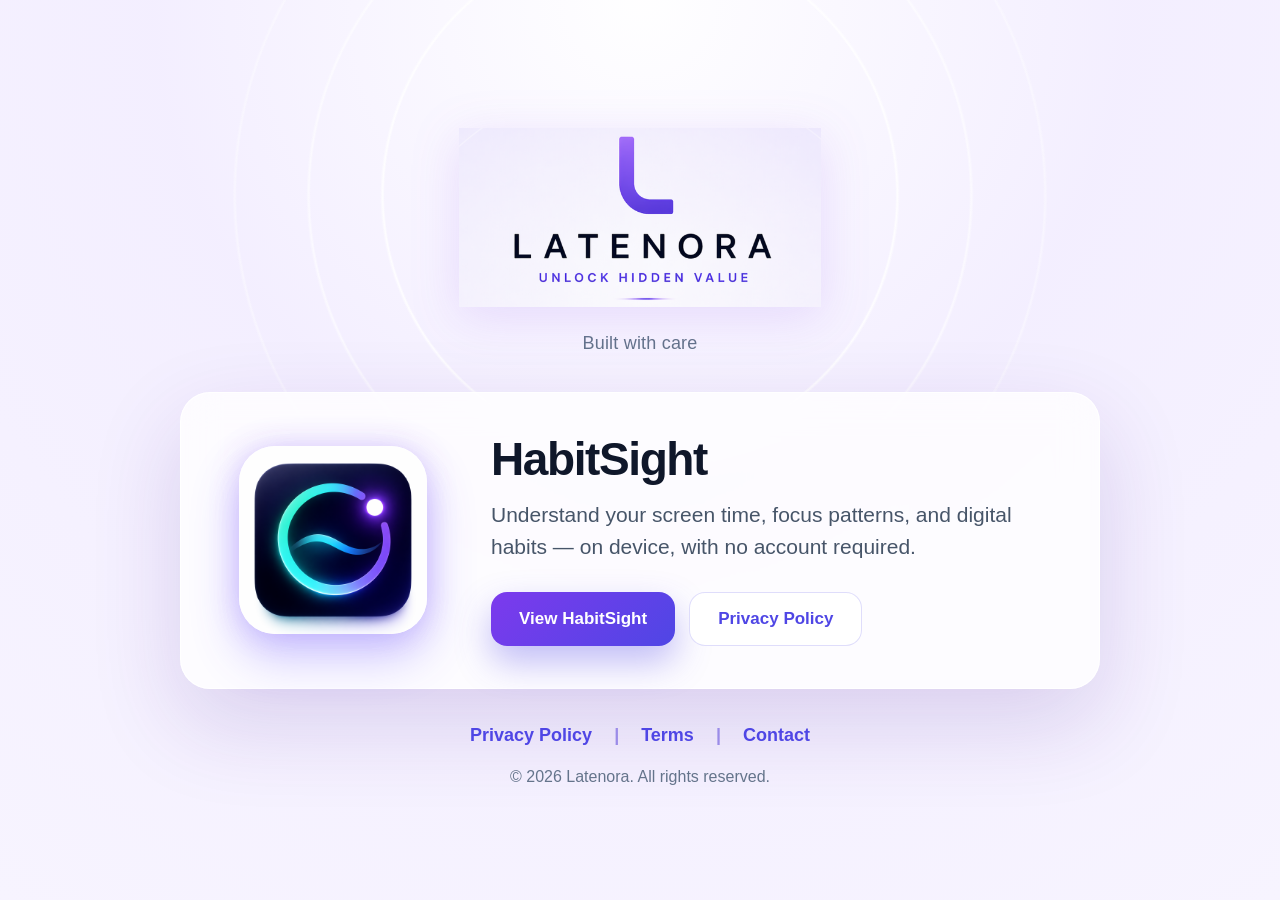
==== index.html @ e6e33c35 "Update index.html" ====
<!DOCTYPE html>
<html lang="en">
<head>
  <meta charset="UTF-8" />
  <meta name="viewport" content="width=device-width, initial-scale=1.0" />

  <title>Latenora | Privacy-first apps</title>
  <meta
    name="description"
    content="Latenora builds privacy-first apps that help people live a calmer, more balanced digital life."
  />

  <style>
    * {
      box-sizing: border-box;
      margin: 0;
      padding: 0;
    }

    html {
      scroll-behavior: smooth;
    }

    body {
      font-family: Arial, Helvetica, sans-serif;
      color: #0f172a;
      background: #f7f4ff;
    }

    a {
      text-decoration: none;
      color: inherit;
    }

    .page {
      min-height: 100vh;
      background:
        radial-gradient(circle at 50% 0%, rgba(255,255,255,0.95), rgba(243,238,255,0.92) 44%, #f7f4ff 100%);
      overflow: hidden;
    }

    .hero {
      position: relative;
      width: min(1180px, calc(100% - 40px));
      min-height: 100vh;
      margin: 0 auto;
      padding: 46px 0 32px;
      display: flex;
      flex-direction: column;
      align-items: center;
      justify-content: center;
      text-align: center;
    }

    .hero::before {
      content: "";
      position: absolute;
      top: -280px;
      left: 50%;
      transform: translateX(-50%);
      width: 950px;
      height: 950px;
      border-radius: 50%;
      background:
        radial-gradient(circle, transparent 38%, rgba(255,255,255,0.85) 38.3%, transparent 38.7%),
        radial-gradient(circle, transparent 49%, rgba(255,255,255,0.62) 49.3%, transparent 49.7%),
        radial-gradient(circle, transparent 60%, rgba(255,255,255,0.42) 60.3%, transparent 60.7%);
      pointer-events: none;
    }

    .brand-section,
    .product-card,
    .footer-links,
    .copyright {
      position: relative;
      z-index: 1;
    }

    .brand-logo {
      width: 420px;
      max-width: 86%;
      display: block;
      margin: 0 auto;
      filter: drop-shadow(0 10px 24px rgba(124, 58, 237, 0.14));
    }

    .trust-line {
      margin: 26px 0 38px;
      font-size: 18px;
      color: #64748b;
      letter-spacing: 0.2px;
    }

    .product-card {
      width: 920px;
      max-width: 100%;
      padding: 42px 58px;
      display: flex;
      align-items: center;
      gap: 64px;
      text-align: left;
      border-radius: 30px;
      background: rgba(255, 255, 255, 0.76);
      border: 1px solid rgba(255, 255, 255, 0.95);
      box-shadow: 0 34px 90px rgba(76, 29, 149, 0.16);
      backdrop-filter: blur(18px);
    }

    .app-icon {
      width: 188px;
      height: 188px;
      border-radius: 36px;
      object-fit: cover;
      box-shadow:
        0 22px 48px rgba(91, 67, 255, 0.30),
        0 0 30px rgba(124, 58, 237, 0.22);
      flex-shrink: 0;
    }

    .product-content h1 {
      margin-bottom: 16px;
      font-size: 46px;
      line-height: 1.05;
      font-weight: 800;
      letter-spacing: -1.4px;
      color: #0f172a;
    }

    .product-content p {
      margin-bottom: 28px;
      font-size: 21px;
      line-height: 1.55;
      color: #475569;
    }

    .button-row {
      display: flex;
      gap: 14px;
      flex-wrap: wrap;
      align-items: center;
    }

    .primary-button,
    .secondary-button {
      display: inline-flex;
      align-items: center;
      justify-content: center;
      min-height: 54px;
      padding: 0 28px;
      border-radius: 16px;
      font-size: 17px;
      font-weight: 700;
      transition: 0.25s ease;
    }

    .primary-button {
      color: #ffffff;
      background: linear-gradient(135deg, #7c3aed, #4f46e5);
      box-shadow: 0 16px 35px rgba(79, 70, 229, 0.35);
    }

    .secondary-button {
      color: #4f46e5;
      background: #ffffff;
      border: 1px solid rgba(79, 70, 229, 0.18);
    }

    .primary-button:hover,
    .secondary-button:hover {
      transform: translateY(-2px);
    }

    .footer-links {
      margin-top: 36px;
      display: flex;
      justify-content: center;
      align-items: center;
      gap: 22px;
      font-size: 18px;
      font-weight: 700;
      flex-wrap: wrap;
    }

    .footer-links a {
      color: #4f46e5;
    }

    .footer-links a:hover {
      text-decoration: underline;
    }

    .footer-links span {
      color: #9b8ce8;
    }

    .copyright {
      margin-top: 22px;
      font-size: 16px;
      color: #64748b;
    }

    @media (max-width: 768px) {
      .hero {
        justify-content: flex-start;
        padding-top: 42px;
      }

      .brand-logo {
        width: 310px;
      }

      .trust-line {
        font-size: 15px;
        margin: 22px 0 28px;
      }

      .product-card {
        flex-direction: column;
        text-align: center;
        gap: 28px;
        padding: 34px 24px;
      }

      .app-icon {
        width: 138px;
        height: 138px;
        border-radius: 28px;
      }

      .product-content h1 {
        font-size: 36px;
      }

      .product-content p {
        font-size: 17px;
      }

      .button-row {
        justify-content: center;
      }

      .primary-button,
      .secondary-button {
        width: 100%;
        font-size: 15px;
      }

      .footer-links {
        font-size: 16px;
        gap: 14px;
      }

      .copyright {
        font-size: 14px;
      }
    }
  </style>
</head>

<body>
  <main class="page">
    <section class="hero">

      <div class="brand-section">
        <img
          src="assets/images/latenora-logo.png"
          alt="Latenora"
          class="brand-logo"
        />

        <p class="trust-line">
          Built with care
        </p>
      </div>

      <div class="product-card">
        <img
          src="assets/images/habitsight-icon.png"
          alt="HabitSight app icon"
          class="app-icon"
        />

        <div class="product-content">
          <h1>HabitSight</h1>

          <p>
            Understand your screen time, focus patterns,
            and digital habits — on device, with no account required.
          </p>

          <div class="button-row">
            <a href="habitsight.html" class="primary-button">
              View HabitSight
            </a>

            <a href="privacy.html" class="secondary-button">
              Privacy Policy
            </a>
          </div>
        </div>
      </div>

      <nav class="footer-links" aria-label="Footer navigation">
        <a href="privacy.html">Privacy Policy</a>
        <span>|</span>
        <a href="terms.html">Terms</a>
        <span>|</span>
        <a href="contact.html">Contact</a>
      </nav>

      <p class="copyright">
        © 2026 Latenora. All rights reserved.
      </p>

    </section>
  </main>
</body>
</html>
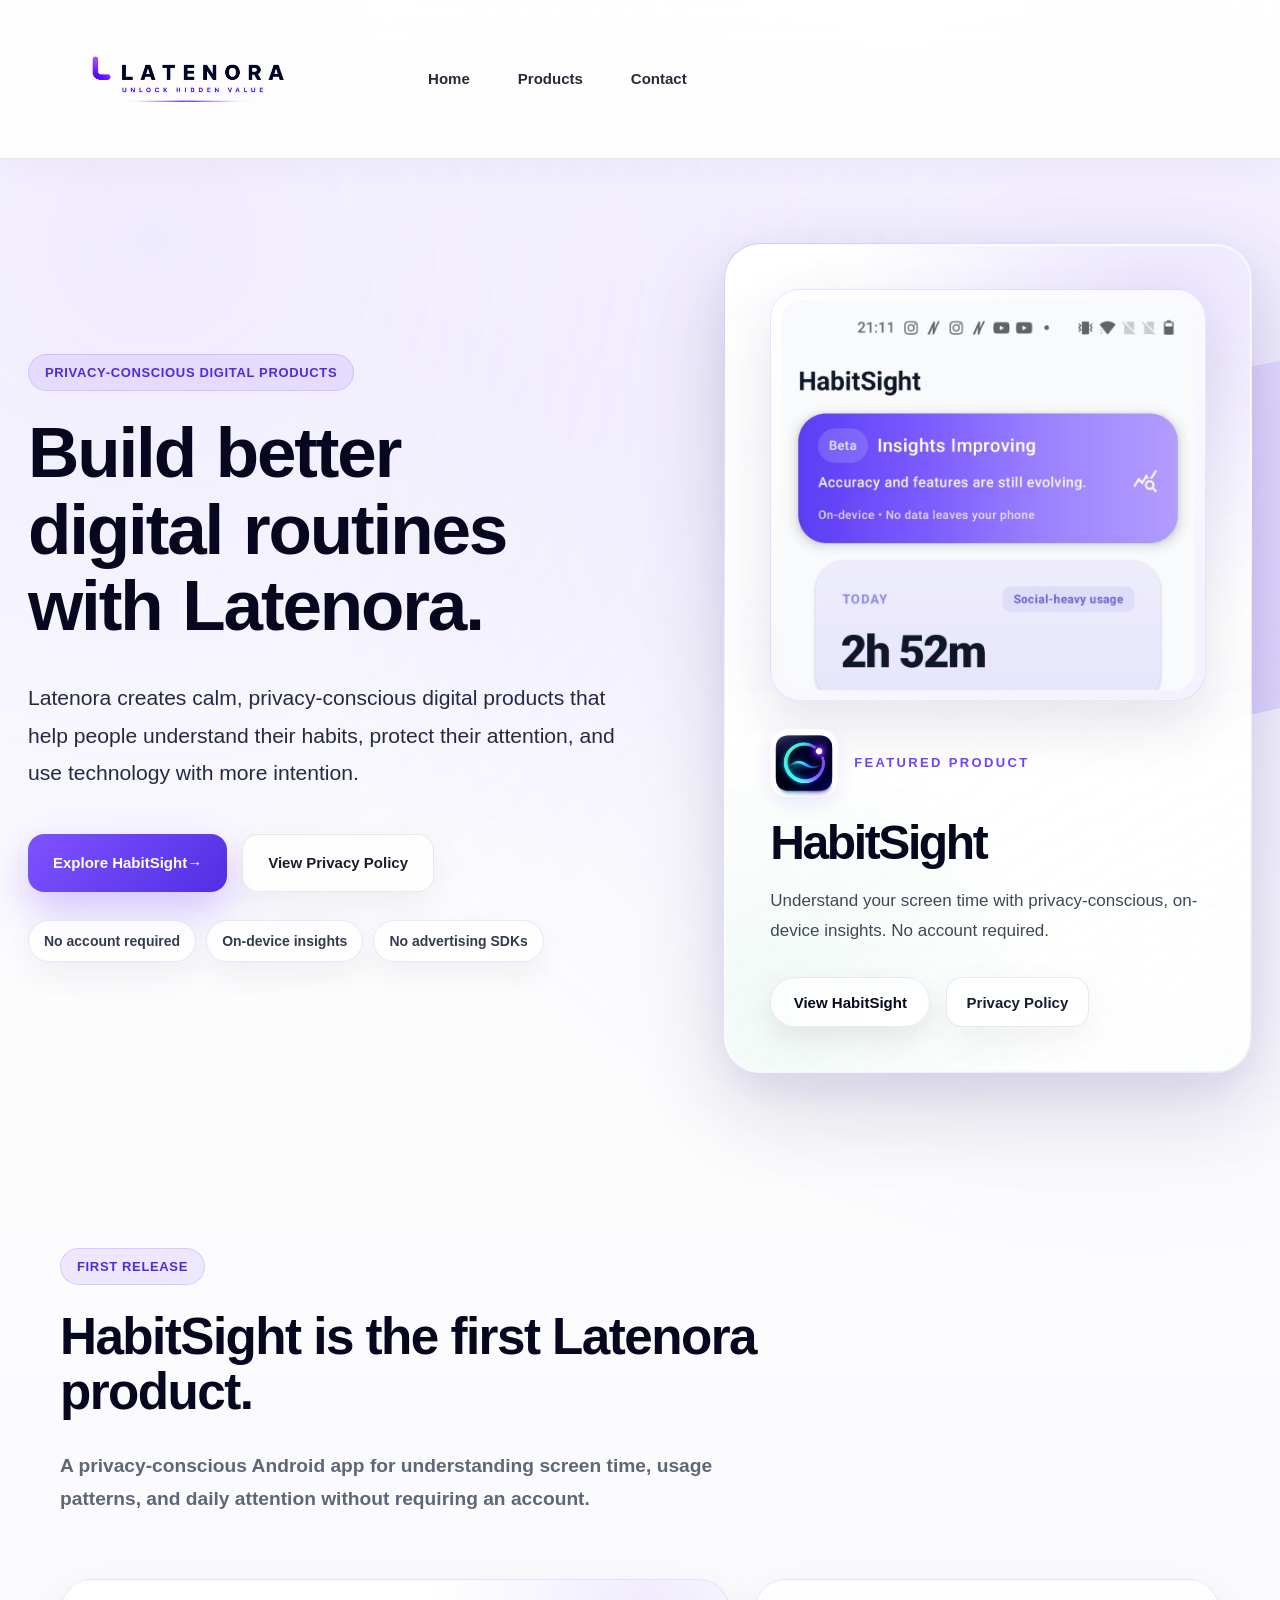
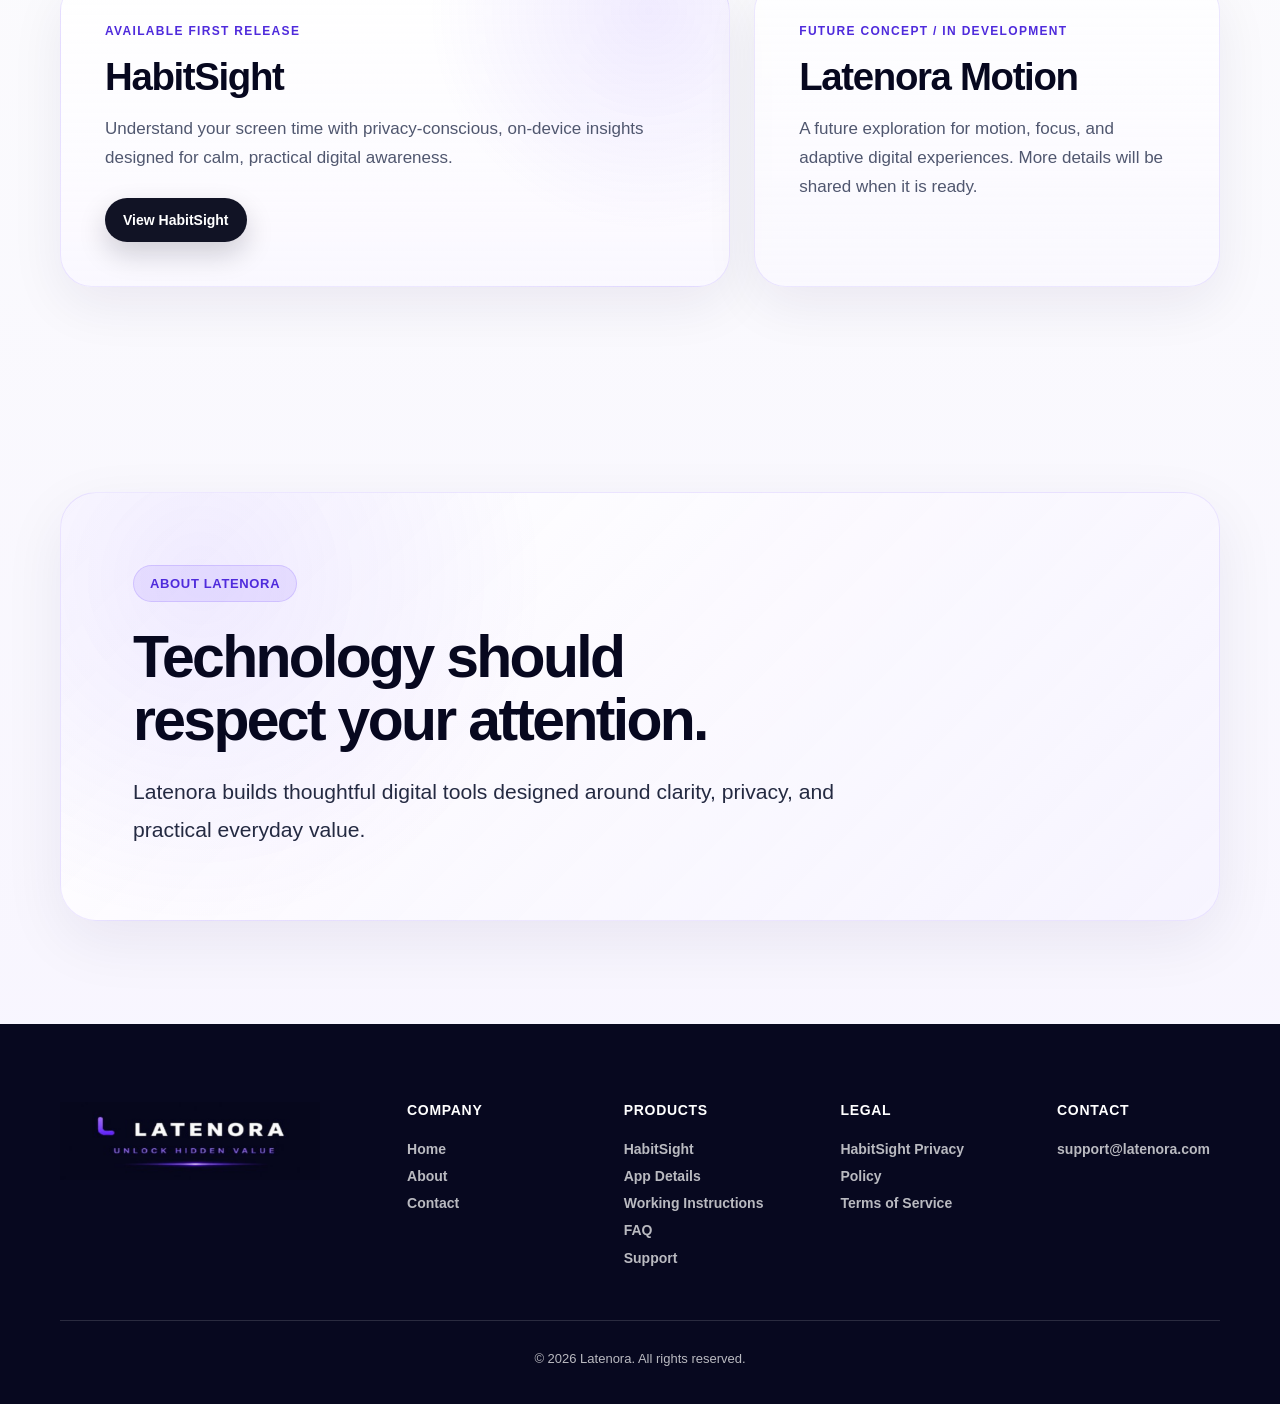
==== commit d9da50f4: "HabitSight website release prep" ====
--- a/index.html
+++ b/index.html
@@ -1,318 +1,178 @@
-<!DOCTYPE html>
-<html lang="en">
-<head>
-  <meta charset="UTF-8" />
-  <meta name="viewport" content="width=device-width, initial-scale=1.0" />
-
-  <title>Latenora | Privacy-first apps</title>
-  <meta
-    name="description"
-    content="Latenora builds privacy-first apps that help people live a calmer, more balanced digital life."
-  />
-
-  <style>
-    * {
-      box-sizing: border-box;
-      margin: 0;
-      padding: 0;
-    }
-
-    html {
-      scroll-behavior: smooth;
-    }
-
-    body {
-      font-family: Arial, Helvetica, sans-serif;
-      color: #0f172a;
-      background: #f7f4ff;
-    }
-
-    a {
-      text-decoration: none;
-      color: inherit;
-    }
-
-    .page {
-      min-height: 100vh;
-      background:
-        radial-gradient(circle at 50% 0%, rgba(255,255,255,0.95), rgba(243,238,255,0.92) 44%, #f7f4ff 100%);
-      overflow: hidden;
-    }
-
-    .hero {
-      position: relative;
-      width: min(1180px, calc(100% - 40px));
-      min-height: 100vh;
-      margin: 0 auto;
-      padding: 46px 0 32px;
-      display: flex;
-      flex-direction: column;
-      align-items: center;
-      justify-content: center;
-      text-align: center;
-    }
-
-    .hero::before {
-      content: "";
-      position: absolute;
-      top: -280px;
-      left: 50%;
-      transform: translateX(-50%);
-      width: 950px;
-      height: 950px;
-      border-radius: 50%;
-      background:
-        radial-gradient(circle, transparent 38%, rgba(255,255,255,0.85) 38.3%, transparent 38.7%),
-        radial-gradient(circle, transparent 49%, rgba(255,255,255,0.62) 49.3%, transparent 49.7%),
-        radial-gradient(circle, transparent 60%, rgba(255,255,255,0.42) 60.3%, transparent 60.7%);
-      pointer-events: none;
-    }
-
-    .brand-section,
-    .product-card,
-    .footer-links,
-    .copyright {
-      position: relative;
-      z-index: 1;
-    }
-
-    .brand-logo {
-      width: 420px;
-      max-width: 86%;
-      display: block;
-      margin: 0 auto;
-      filter: drop-shadow(0 10px 24px rgba(124, 58, 237, 0.14));
-    }
-
-    .trust-line {
-      margin: 26px 0 38px;
-      font-size: 18px;
-      color: #64748b;
-      letter-spacing: 0.2px;
-    }
-
-    .product-card {
-      width: 920px;
-      max-width: 100%;
-      padding: 42px 58px;
-      display: flex;
-      align-items: center;
-      gap: 64px;
-      text-align: left;
-      border-radius: 30px;
-      background: rgba(255, 255, 255, 0.76);
-      border: 1px solid rgba(255, 255, 255, 0.95);
-      box-shadow: 0 34px 90px rgba(76, 29, 149, 0.16);
-      backdrop-filter: blur(18px);
-    }
-
-    .app-icon {
-      width: 188px;
-      height: 188px;
-      border-radius: 36px;
-      object-fit: cover;
-      box-shadow:
-        0 22px 48px rgba(91, 67, 255, 0.30),
-        0 0 30px rgba(124, 58, 237, 0.22);
-      flex-shrink: 0;
-    }
-
-    .product-content h1 {
-      margin-bottom: 16px;
-      font-size: 46px;
-      line-height: 1.05;
-      font-weight: 800;
-      letter-spacing: -1.4px;
-      color: #0f172a;
-    }
-
-    .product-content p {
-      margin-bottom: 28px;
-      font-size: 21px;
-      line-height: 1.55;
-      color: #475569;
-    }
-
-    .button-row {
-      display: flex;
-      gap: 14px;
-      flex-wrap: wrap;
-      align-items: center;
-    }
-
-    .primary-button,
-    .secondary-button {
-      display: inline-flex;
-      align-items: center;
-      justify-content: center;
-      min-height: 54px;
-      padding: 0 28px;
-      border-radius: 16px;
-      font-size: 17px;
-      font-weight: 700;
-      transition: 0.25s ease;
-    }
-
-    .primary-button {
-      color: #ffffff;
-      background: linear-gradient(135deg, #7c3aed, #4f46e5);
-      box-shadow: 0 16px 35px rgba(79, 70, 229, 0.35);
-    }
-
-    .secondary-button {
-      color: #4f46e5;
-      background: #ffffff;
-      border: 1px solid rgba(79, 70, 229, 0.18);
-    }
-
-    .primary-button:hover,
-    .secondary-button:hover {
-      transform: translateY(-2px);
-    }
-
-    .footer-links {
-      margin-top: 36px;
-      display: flex;
-      justify-content: center;
-      align-items: center;
-      gap: 22px;
-      font-size: 18px;
-      font-weight: 700;
-      flex-wrap: wrap;
-    }
-
-    .footer-links a {
-      color: #4f46e5;
-    }
-
-    .footer-links a:hover {
-      text-decoration: underline;
-    }
-
-    .footer-links span {
-      color: #9b8ce8;
-    }
-
-    .copyright {
-      margin-top: 22px;
-      font-size: 16px;
-      color: #64748b;
-    }
-
-    @media (max-width: 768px) {
-      .hero {
-        justify-content: flex-start;
-        padding-top: 42px;
-      }
-
-      .brand-logo {
-        width: 310px;
-      }
-
-      .trust-line {
-        font-size: 15px;
-        margin: 22px 0 28px;
-      }
-
-      .product-card {
-        flex-direction: column;
-        text-align: center;
-        gap: 28px;
-        padding: 34px 24px;
-      }
-
-      .app-icon {
-        width: 138px;
-        height: 138px;
-        border-radius: 28px;
-      }
-
-      .product-content h1 {
-        font-size: 36px;
-      }
-
-      .product-content p {
-        font-size: 17px;
-      }
-
-      .button-row {
-        justify-content: center;
-      }
-
-      .primary-button,
-      .secondary-button {
-        width: 100%;
-        font-size: 15px;
-      }
-
-      .footer-links {
-        font-size: 16px;
-        gap: 14px;
-      }
-
-      .copyright {
-        font-size: 14px;
-      }
-    }
-  </style>
-</head>
-
-<body>
-  <main class="page">
-    <section class="hero">
-
-      <div class="brand-section">
-        <img
-          src="assets/images/latenora-logo.png"
-          alt="Latenora"
-          class="brand-logo"
-        />
-
-        <p class="trust-line">
-          Built with care
-        </p>
-      </div>
-
-      <div class="product-card">
-        <img
-          src="assets/images/habitsight-icon.png"
-          alt="HabitSight app icon"
-          class="app-icon"
-        />
-
-        <div class="product-content">
-          <h1>HabitSight</h1>
-
-          <p>
-            Understand your screen time, focus patterns,
-            and digital habits — on device, with no account required.
-          </p>
-
-          <div class="button-row">
-            <a href="habitsight.html" class="primary-button">
-              View HabitSight
-            </a>
-
-            <a href="privacy.html" class="secondary-button">
-              Privacy Policy
-            </a>
-          </div>
-        </div>
-      </div>
-
-      <nav class="footer-links" aria-label="Footer navigation">
-        <a href="privacy.html">Privacy Policy</a>
-        <span>|</span>
-        <a href="terms.html">Terms</a>
-        <span>|</span>
-        <a href="contact.html">Contact</a>
-      </nav>
-
-      <p class="copyright">
-        © 2026 Latenora. All rights reserved.
-      </p>
-
-    </section>
-  </main>
-</body>
-</html>
+<!DOCTYPE html>
+<html lang="en">
+<head>
+  <meta charset="UTF-8" />
+  <meta name="viewport" content="width=device-width, initial-scale=1.0" />
+  <title>Latenora</title>
+  <meta name="description" content="Latenora builds calm, privacy-conscious digital products including HabitSight, an on-device digital insight app for healthier routines." />
+  <link rel="icon" type="image/png" href="assets/images/global/latenora-icon.png" />
+
+  <link rel="preconnect" href="https://fonts.googleapis.com">
+  <link rel="preconnect" href="https://fonts.gstatic.com" crossorigin>
+  <link href="https://fonts.googleapis.com/css2?family=Inter:wght@400;500;600;700;800;900&display=swap" rel="stylesheet">
+
+  <link rel="stylesheet" href="assets/css/variables.css">
+  <link rel="stylesheet" href="assets/css/base.css">
+  <link rel="stylesheet" href="assets/css/layout.css">
+  <link rel="stylesheet" href="assets/css/components.css">
+  <link rel="stylesheet" href="assets/css/pages.css">
+
+</head>
+
+<body>
+  <header class="navbar">
+    <a href="index.html" class="brand" aria-label="Latenora home">
+      <img
+        src="assets/images/global/latenora-footer-navbar.png"
+        alt="Latenora"
+        class="navbar-brand-image"
+      />
+    </a>
+
+    <nav class="nav-links" aria-label="Main navigation">
+      <a href="index.html">Home</a>
+      <div class="nav-dropdown">
+        <button class="nav-dropdown-toggle" type="button" aria-expanded="false" aria-haspopup="true">Products</button>
+        <div class="dropdown-menu" role="menu">
+          <a href="habitsight.html" role="menuitem">HabitSight</a>
+          <a href="latenora-motion.html" role="menuitem">Latenora Motion</a>
+        </div>
+      </div>
+      <a href="contact.html">Contact</a>
+    </nav>
+  </header>
+
+  <main>
+    <section class="hero">
+      <div class="hero-copy">
+        <div class="eyebrow">PRIVACY-CONSCIOUS DIGITAL PRODUCTS</div>
+        <h1>Build better digital routines with Latenora.</h1>
+        <p class="lead">Latenora creates calm, privacy-conscious digital products that help people understand their habits, protect their attention, and use technology with more intention.</p>
+        <div class="actions">
+          <a href="habitsight.html" class="btn-primary">Explore HabitSight <span aria-hidden="true">&rarr;</span></a>
+          <a href="privacy.html" class="btn-secondary">View Privacy Policy</a>
+        </div>
+
+        <div class="trust-badges" aria-label="HabitSight privacy highlights">
+          <span>No account required</span>
+          <span>On-device insights</span>
+          <span>No advertising SDKs</span>
+        </div>
+      </div>
+
+      <div class="hero-card">
+        <div class="featured-product-card">
+          <div class="featured-product-media">
+            <img
+              src="assets/images/habitsight/habitsight-dashboard-overview.png"
+              alt="HabitSight dashboard overview showing privacy-conscious digital insight"
+              loading="eager"
+              decoding="async"
+            />
+          </div>
+
+          <div class="featured-product-header">
+            <span class="featured-icon" aria-hidden="true">
+              <img src="assets/images/habitsight/habitsight-app-icon.png" alt="HabitSight app icon" />
+            </span>
+            <p>Featured Product</p>
+          </div>
+
+          <h2 class="featured-title">HabitSight</h2>
+          <p class="featured-copy">Understand your screen time with privacy-conscious, on-device insights. No account required.</p>
+          <div class="featured-product-actions">
+            <a href="habitsight.html" class="btn-view-product">
+              View HabitSight
+            </a>
+
+            <a href="privacy.html" class="btn-secondary featured-secondary">
+              Privacy Policy
+            </a>
+          </div>
+        </div>
+      </div>
+    </section>
+
+    <section class="section home-products-section">
+      <div class="container">
+        <div class="section-head">
+          <div class="eyebrow">FIRST RELEASE</div>
+          <h2>HabitSight is the first Latenora product.</h2>
+          <p class="lead">A privacy-conscious Android app for understanding screen time, usage patterns, and daily attention without requiring an account.</p>
+        </div>
+
+        <div class="home-product-grid">
+          <article class="home-product-card home-product-card-featured">
+            <div class="product-card-kicker">Available first release</div>
+            <h3>HabitSight</h3>
+            <p>Understand your screen time with privacy-conscious, on-device insights designed for calm, practical digital awareness.</p>
+            <a href="habitsight.html" class="nav-cta">View HabitSight</a>
+          </article>
+
+          <article class="home-product-card home-product-card-muted">
+            <div class="product-card-kicker">Future concept / In development</div>
+            <h3>Latenora Motion</h3>
+            <p>A future exploration for motion, focus, and adaptive digital experiences. More details will be shared when it is ready.</p>
+          </article>
+        </div>
+      </div>
+    </section>
+
+    <section class="section about-section" id="about-latenora">
+      <div class="container">
+        <div class="about-latenora-panel">
+          <div class="eyebrow">ABOUT LATENORA</div>
+          <h2>Technology should respect your attention.</h2>
+          <p class="lead">Latenora builds thoughtful digital tools designed around clarity, privacy, and practical everyday value.</p>
+        </div>
+      </div>
+    </section>
+  </main>
+
+  <footer class="footer">
+    <div class="container">
+      <div class="footer-grid">
+        <div class="footer-brand-block">
+          <img
+            src="assets/images/global/latenora-footer-brand.png"
+            alt="Latenora"
+            class="footer-brand-image"
+          />
+        </div>
+
+        <div>
+          <h4>Company</h4>
+          <a href="index.html">Home</a>
+          <a href="index.html#about-latenora">About</a>
+          <a href="contact.html">Contact</a>
+        </div>
+
+        <div>
+          <h4>Products</h4>
+          <a href="habitsight.html">HabitSight</a>
+          <a href="app-details.html">App Details</a>
+          <a href="instructions.html">Working Instructions</a>
+          <a href="faq.html">FAQ</a>
+          <a href="support.html">Support</a>
+        </div>
+
+        <div>
+          <h4>Legal</h4>
+          <a href="privacy.html">HabitSight Privacy Policy</a>
+          <a href="terms.html">Terms of Service</a>
+        </div>
+
+        <div>
+          <h4>Contact</h4>
+          <a href="mailto:support@latenora.com">support@latenora.com</a>
+        </div>
+      </div>
+
+      <div class="footer-bottom">
+        <div>&copy; 2026 Latenora. All rights reserved.</div>
+      </div>
+    </div>
+  </footer>
+  <script src="assets/js/main.js"></script>
+</body>
+</html>
--- a/assets/css/variables.css
+++ b/assets/css/variables.css
@@ -0,0 +1,30 @@
+:root {
+  /* Colors */
+  --bg: #fbfbfd;
+  --white: #ffffff;
+  --text: #07081f;
+  --muted: #5e6678;
+  --line: rgba(10, 12, 30, 0.09);
+  --primary: #6f42ff;
+  --primary-dark: #4f2bdc;
+  --primary-soft: #f0ebff;
+  --green: #54bd89;
+  --color-text: var(--text);
+  --color-text-muted: var(--muted);
+  --color-accent: var(--primary);
+
+  /* Shadows */
+  --shadow: 0 24px 80px rgba(24, 18, 61, 0.10);
+  --shadow-soft: 0 12px 36px rgba(24, 18, 61, 0.06);
+
+  /* Radius */
+  --radius: 28px;
+
+  /* Spacing */
+  --space-xs: 8px;
+  --space-sm: 16px;
+  --space-md: 24px;
+  --space-lg: 36px;
+  --space-xl: 48px;
+  --space-2xl: 64px;
+}
--- a/assets/css/base.css
+++ b/assets/css/base.css
@@ -0,0 +1,38 @@
+/* Reset */
+* {
+  box-sizing: border-box;
+  margin: 0;
+  padding: 0;
+}
+
+html {
+  scroll-behavior: smooth;
+}
+
+body {
+  font-family: Inter, -apple-system, BlinkMacSystemFont, "Segoe UI", sans-serif;
+  color: var(--text);
+  background:
+    radial-gradient(circle at 12% 8%, rgba(111, 66, 255, 0.10), transparent 26%),
+    radial-gradient(circle at 88% 14%, rgba(111, 66, 255, 0.12), transparent 30%),
+    linear-gradient(180deg, #ffffff 0%, #fbfbfd 48%, #f7f4ff 100%);
+  overflow-x: hidden;
+}
+
+a {
+  color: inherit;
+  text-decoration: none;
+}
+
+/* Print styles */
+@media print {
+  html {
+    scroll-behavior: auto;
+  }
+
+  body {
+    background: #ffffff;
+    -webkit-print-color-adjust: exact;
+    print-color-adjust: exact;
+  }
+}
--- a/assets/css/layout.css
+++ b/assets/css/layout.css
@@ -0,0 +1,383 @@
+/* Layout */
+html,
+body {
+  min-height: 100%;
+}
+
+body {
+  min-height: 100vh;
+  display: flex;
+  flex-direction: column;
+}
+
+.container {
+  width: min(1160px, calc(100% - 44px));
+  margin: 0 auto;
+}
+
+main {
+  flex: 1;
+}
+
+/* Navbar */
+.navbar {
+  min-height: 82px;
+  position: sticky;
+  top: 0;
+  z-index: 100;
+  display: flex;
+  align-items: center;
+  justify-content: flex-start;
+  gap: 84px;
+  padding: 1.35rem clamp(24px, 5.4vw, 92px);
+  background: rgba(255, 255, 255, 0.92);
+  border-bottom: 1px solid var(--line);
+  box-shadow: 0 10px 34px rgba(24, 18, 61, 0.035);
+  backdrop-filter: blur(22px);
+  -webkit-backdrop-filter: blur(22px);
+}
+
+.brand {
+  display: inline-flex;
+  align-items: center;
+  gap: 0.95rem;
+  text-decoration: none;
+  flex: 0 0 auto;
+}
+
+.navbar .brand {
+  display: flex;
+  align-items: center;
+  text-decoration: none;
+}
+
+.navbar-brand-image {
+  width: 235px;
+  height: auto;
+  display: block;
+}
+
+.nav-links {
+  display: flex;
+  align-items: center;
+  gap: 48px;
+  margin-left: 40px;
+  font-size: 15px;
+  font-weight: 750;
+  color: #252a3d;
+}
+
+.nav-links > a,
+.nav-dropdown > a,
+.nav-dropdown-toggle {
+  padding: 30px 0;
+  position: relative;
+  border: 0;
+  background: transparent;
+  color: inherit;
+  font: inherit;
+  cursor: pointer;
+  transition: color 220ms cubic-bezier(.2,.8,.2,1), transform 220ms cubic-bezier(.2,.8,.2,1);
+}
+
+.nav-links > a::after,
+.nav-dropdown > a::after,
+.nav-dropdown-toggle::after {
+  content: "";
+  position: absolute;
+  left: 0;
+  right: 0;
+  bottom: 22px;
+  height: 2px;
+  border-radius: 999px;
+  background: rgba(111, 66, 255, 0.42);
+  transform: scaleX(0);
+  transform-origin: center;
+  transition: transform 220ms cubic-bezier(.2,.8,.2,1);
+}
+
+.nav-links > a:hover,
+.nav-dropdown:hover > a,
+.nav-dropdown:hover > .nav-dropdown-toggle,
+.nav-dropdown.is-open > a,
+.nav-dropdown.is-open > .nav-dropdown-toggle {
+  color: var(--primary);
+  transform: translateY(-1px);
+}
+
+.nav-links > a:hover::after,
+.nav-dropdown:hover > a::after,
+.nav-dropdown:hover > .nav-dropdown-toggle::after,
+.nav-dropdown.is-open > a::after,
+.nav-dropdown.is-open > .nav-dropdown-toggle::after {
+  transform: scaleX(1);
+}
+
+.nav-dropdown-toggle:focus-visible {
+  outline: 2px solid rgba(111, 66, 255, 0.42);
+  outline-offset: 6px;
+}
+
+.nav-dropdown {
+  position: relative;
+  display: flex;
+  align-items: center;
+}
+
+.dropdown-menu {
+  position: absolute;
+  top: calc(100% - 8px);
+  left: 50%;
+  z-index: 120;
+  display: grid;
+  gap: 4px;
+  min-width: 220px;
+  padding: 10px;
+  border: 1px solid rgba(18, 20, 38, 0.08);
+  border-radius: 16px;
+  background: rgba(255, 255, 255, 0.86);
+  box-shadow: 0 22px 60px rgba(24, 18, 61, 0.14);
+  backdrop-filter: blur(22px);
+  -webkit-backdrop-filter: blur(22px);
+  opacity: 0;
+  visibility: hidden;
+  pointer-events: none;
+  transform: translate(-50%, 10px);
+  transition:
+    opacity 180ms cubic-bezier(.2,.8,.2,1),
+    visibility 180ms cubic-bezier(.2,.8,.2,1),
+    transform 180ms cubic-bezier(.2,.8,.2,1);
+}
+
+.nav-dropdown:hover .dropdown-menu,
+.nav-dropdown.is-open .dropdown-menu {
+  opacity: 1;
+  visibility: visible;
+  pointer-events: auto;
+  transform: translate(-50%, 0);
+}
+
+.dropdown-menu a {
+  display: block;
+  padding: 12px 14px;
+  border-radius: 12px;
+  color: #252a3d;
+  font-size: 14px;
+  font-weight: 700;
+  line-height: 1.2;
+  white-space: nowrap;
+  transition:
+    background-color 180ms cubic-bezier(.2,.8,.2,1),
+    color 180ms cubic-bezier(.2,.8,.2,1),
+    transform 180ms cubic-bezier(.2,.8,.2,1);
+}
+
+.dropdown-menu a:hover,
+.dropdown-menu a:focus-visible {
+  color: var(--primary);
+  background: rgba(111, 66, 255, 0.09);
+  transform: translateX(2px);
+}
+
+/* Footer */
+.footer {
+  background: #07081f;
+  color: var(--white);
+  padding: 78px 0 38px;
+  -webkit-print-color-adjust: exact;
+  print-color-adjust: exact;
+}
+
+.footer-grid {
+  display: grid;
+  grid-template-columns: minmax(240px, 1.8fr) repeat(4, minmax(130px, 1fr));
+  gap: clamp(28px, 4.2vw, 54px);
+  align-items: start;
+  margin-bottom: 48px;
+}
+
+.footer-brand-block {
+  display: flex;
+  align-items: flex-start;
+  margin-bottom: 24px;
+}
+
+.footer-brand-image {
+  width: 260px;
+  max-width: 100%;
+  height: auto;
+  display: block;
+}
+
+.footer p {
+  color: rgba(255,255,255,0.84);
+  font-size: 16px;
+  line-height: 1.66;
+  font-weight: 500;
+  max-width: 360px;
+}
+
+.footer a {
+  color: rgba(255,255,255,0.72);
+  font-size: 14px;
+  line-height: 1.95;
+  font-weight: 550;
+  display: block;
+  transition: color 0.2s ease, transform 0.2s ease;
+}
+
+.footer a:hover {
+  color: #ffffff;
+  transform: translateX(2px);
+}
+
+.footer h4 {
+  font-size: 14px;
+  margin-bottom: 18px;
+  color: var(--white);
+  font-weight: 600;
+  text-transform: uppercase;
+  letter-spacing: 0.05em;
+}
+
+.footer-bottom {
+  border-top: 1px solid rgba(255,255,255,0.14);
+  padding-top: 30px;
+  text-align: center;
+  color: rgba(255,255,255,0.72);
+  font-size: 13px;
+  font-weight: 500;
+}
+
+/* Responsive Layout */
+@media (max-width: 980px) {
+  .navbar {
+    height: auto;
+    padding-top: 18px;
+    padding-bottom: 16px;
+    flex-direction: column;
+    gap: 14px;
+  }
+
+  .nav-links {
+    display: flex;
+    align-items: center;
+    justify-content: center;
+    gap: clamp(24px, 7vw, 48px);
+    margin-left: 0;
+  }
+
+  .nav-links > a,
+  .nav-dropdown > a,
+  .nav-dropdown-toggle {
+    padding: 10px 0;
+  }
+
+  .nav-links > a::after,
+  .nav-dropdown > a::after,
+  .nav-dropdown-toggle::after {
+    bottom: 4px;
+  }
+
+  .dropdown-menu {
+    top: calc(100% + 8px);
+  }
+
+  .footer-grid {
+    grid-template-columns: repeat(2, minmax(0, 1fr));
+    gap: 34px 42px;
+  }
+
+  .footer-brand-block {
+    grid-column: 1 / -1;
+    margin-bottom: 0;
+  }
+}
+
+@media (max-width: 768px) {
+  .navbar {
+    position: sticky;
+    align-items: center;
+    padding-left: 18px;
+    padding-right: 18px;
+  }
+
+  .navbar-brand-image {
+    width: 180px;
+  }
+
+  .nav-links {
+    width: 100%;
+    gap: 28px;
+    overflow-x: auto;
+    padding-bottom: 2px;
+    scrollbar-width: none;
+  }
+
+  .nav-links::-webkit-scrollbar {
+    display: none;
+  }
+
+  .footer {
+    padding: 60px 0 30px;
+  }
+
+  .footer-grid {
+    grid-template-columns: 1fr;
+    gap: 30px;
+  }
+
+  .footer-brand-image {
+    width: 220px;
+  }
+}
+
+@media print {
+  * {
+    box-shadow: none !important;
+    text-shadow: none !important;
+  }
+
+  .navbar {
+    position: static;
+    height: auto;
+    padding: 18px 34px;
+    background: #ffffff;
+  }
+
+  .navbar-brand-image {
+    width: 200px;
+  }
+
+  .nav-links > a,
+  .nav-dropdown > a,
+  .nav-dropdown-toggle {
+    padding: 0;
+  }
+
+  main {
+    min-height: 0;
+    display: block;
+  }
+
+  .footer {
+    color: #07081f;
+    background: #ffffff;
+    border-top: 1px solid rgba(10, 12, 30, 0.10);
+    break-before: auto;
+    page-break-before: auto;
+    break-inside: avoid;
+    page-break-inside: avoid;
+  }
+
+  .footer a,
+  .footer h4,
+  .footer-bottom {
+    color: #07081f;
+  }
+
+  .footer-grid {
+    break-inside: avoid;
+    page-break-inside: avoid;
+  }
+}
--- a/assets/css/components.css
+++ b/assets/css/components.css
@@ -0,0 +1,572 @@
+/* Components */
+
+/* Buttons */
+.btn-primary,
+.btn-secondary {
+  display: inline-flex;
+  align-items: center;
+  justify-content: center;
+  min-height: 58px;
+  padding: 0 25px;
+  border-radius: 16px;
+  font-size: 15px;
+  font-weight: 850;
+  transition: transform 220ms cubic-bezier(.2,.8,.2,1), box-shadow 220ms cubic-bezier(.2,.8,.2,1), background 220ms ease, border-color 220ms ease;
+}
+
+.btn-primary {
+  color: #fff;
+  background: linear-gradient(135deg, #8052ff, #512fe4);
+  box-shadow: 0 18px 44px rgba(111, 66, 255, 0.30);
+}
+
+.btn-secondary {
+  color: #191d32;
+  background: rgba(255, 255, 255, 0.82);
+  border: 1px solid var(--line);
+  box-shadow: var(--shadow-soft);
+}
+
+.btn-primary:hover {
+  transform: translateY(-2px);
+  box-shadow: 0 24px 56px rgba(111, 66, 255, 0.34);
+}
+
+.btn-secondary:hover {
+  transform: translateY(-2px);
+  border-color: rgba(111, 66, 255, 0.22);
+  box-shadow: 0 16px 42px rgba(24, 18, 61, 0.10);
+}
+
+.nav-cta {
+  display: inline-flex;
+  align-items: center;
+  justify-content: center;
+  min-height: 44px;
+  padding: 0 18px;
+  border-radius: 999px;
+  background: #111325;
+  color: #fff !important;
+  font-size: 14px;
+  font-weight: 800;
+  box-shadow: 0 12px 28px rgba(10, 12, 30, 0.18);
+  transition: transform 220ms cubic-bezier(.2,.8,.2,1), box-shadow 220ms cubic-bezier(.2,.8,.2,1), background 220ms ease;
+}
+
+.nav-cta:hover {
+  transform: translateY(-2px);
+  background: #07081f;
+  box-shadow: 0 18px 38px rgba(10, 12, 30, 0.24);
+}
+
+.featured-product-actions {
+  display: flex;
+  align-items: center;
+  gap: 0.95rem;
+  flex-wrap: wrap;
+  margin-top: 1.65rem;
+}
+
+.btn-view-product {
+  display: inline-flex;
+  align-items: center;
+  justify-content: center;
+
+  min-height: 50px;
+  padding: 0 1.4rem;
+
+  border-radius: 999px;
+
+  background: rgba(255, 255, 255, 0.82);
+
+  color: #070821;
+
+  border: 1px solid rgba(7, 8, 33, 0.08);
+
+  text-decoration: none;
+
+  font-size: 0.94rem;
+  font-weight: 800;
+
+  box-shadow:
+    0 12px 28px rgba(7, 8, 33, 0.08);
+
+  transition:
+    transform 0.2s ease,
+    box-shadow 0.2s ease,
+    background 0.2s ease;
+}
+
+.btn-view-product:hover {
+  background: #ffffff;
+
+  transform: translateY(-2px);
+
+  box-shadow:
+    0 18px 36px rgba(7, 8, 33, 0.14);
+}
+
+.btn-google-play-premium {
+  display: inline-flex;
+  align-items: center;
+  justify-content: center;
+
+  gap: 0.72rem;
+
+  min-height: 50px;
+
+  padding: 0 1.35rem;
+
+  border-radius: 999px;
+
+  background:
+    linear-gradient(
+      135deg,
+      #070821,
+      #111433
+    );
+
+  color: #ffffff;
+
+  border:
+    1px solid rgba(255, 255, 255, 0.06);
+
+  text-decoration: none;
+
+  box-shadow:
+    0 14px 32px rgba(7, 8, 33, 0.22),
+    0 0 0 1px rgba(109, 53, 245, 0.05);
+
+  transition:
+    transform 0.2s ease,
+    box-shadow 0.2s ease,
+    background 0.2s ease;
+}
+
+.btn-google-play-premium:hover {
+  transform: translateY(-2px);
+
+  box-shadow:
+    0 18px 40px rgba(7, 8, 33, 0.28),
+    0 0 24px rgba(109, 53, 245, 0.16);
+}
+
+.google-play-icon {
+  width: 20px;
+  height: 20px;
+  display: block;
+  flex-shrink: 0;
+}
+
+.google-play-text {
+  color: #ffffff;
+
+  font-size: 0.84rem;
+  font-weight: 700;
+
+  line-height: 1;
+
+  white-space: nowrap;
+}
+
+.btn-play-store {
+  display: inline-flex;
+  align-items: center;
+  justify-content: center;
+  min-height: 44px;
+  padding: 0 18px;
+  border-radius: 999px;
+  background: #070821;
+  color: #ffffff;
+  border: 1px solid rgba(7, 8, 33, 0.12);
+  font-size: 14px;
+  font-weight: 800;
+  box-shadow: 0 12px 28px rgba(7, 8, 33, 0.16);
+  transition: transform 220ms cubic-bezier(.2,.8,.2,1), box-shadow 220ms cubic-bezier(.2,.8,.2,1);
+}
+
+.btn-play-store:hover {
+  transform: translateY(-2px);
+  box-shadow: 0 16px 34px rgba(7, 8, 33, 0.22);
+}
+
+/* Product Sub-navigation */
+.product-nav {
+  width: min(1120px, calc(100% - 44px));
+  margin: 18px auto 0;
+  padding: 8px;
+  display: flex;
+  align-items: center;
+  justify-content: center;
+  gap: 6px;
+  overflow-x: auto;
+  overscroll-behavior-x: contain;
+  border: 1px solid rgba(111, 66, 255, 0.14);
+  border-radius: 999px;
+  background:
+    linear-gradient(180deg, rgba(255, 255, 255, 0.86), rgba(247, 244, 255, 0.74));
+  box-shadow:
+    0 16px 44px rgba(24, 18, 61, 0.07),
+    inset 0 1px 0 rgba(255, 255, 255, 0.78);
+  backdrop-filter: blur(22px);
+  -webkit-backdrop-filter: blur(22px);
+  scrollbar-width: none;
+}
+
+.product-nav::-webkit-scrollbar {
+  display: none;
+}
+
+.product-nav-link {
+  flex: 0 0 auto;
+  min-height: 40px;
+  display: inline-flex;
+  align-items: center;
+  justify-content: center;
+  padding: 0 15px;
+  border-radius: 999px;
+  color: #343a50;
+  font-size: 14px;
+  font-weight: 800;
+  line-height: 1;
+  white-space: nowrap;
+  text-decoration: none;
+  transition:
+    color 180ms ease,
+    background-color 180ms ease,
+    box-shadow 180ms ease,
+    transform 180ms ease;
+}
+
+.product-nav-link:hover,
+.product-nav-link:focus-visible {
+  color: var(--primary);
+  background: rgba(111, 66, 255, 0.08);
+  outline: none;
+}
+
+.product-nav-link:focus-visible {
+  box-shadow: 0 0 0 3px rgba(111, 66, 255, 0.14);
+}
+
+.product-nav-link.active {
+  color: var(--primary-dark);
+  background: rgba(111, 66, 255, 0.13);
+  box-shadow:
+    inset 0 0 0 1px rgba(111, 66, 255, 0.13),
+    0 8px 20px rgba(111, 66, 255, 0.10);
+}
+
+/* Cards */
+.hero-card {
+  border-radius: 36px;
+  padding: 1px;
+  background:
+    linear-gradient(145deg, rgba(255,255,255,0.96), rgba(255,255,255,0.44)) padding-box,
+    linear-gradient(145deg, rgba(111,66,255,0.22), rgba(255,255,255,0.78), rgba(84,189,137,0.14)) border-box;
+  border: 1px solid transparent;
+  box-shadow:
+    0 34px 90px rgba(20, 18, 50, 0.14),
+    0 12px 40px rgba(111,66,255,0.08);
+  backdrop-filter: blur(28px);
+  -webkit-backdrop-filter: blur(28px);
+  transition: transform 300ms cubic-bezier(.2,.8,.2,1), box-shadow 300ms cubic-bezier(.2,.8,.2,1);
+}
+
+.hero-card:hover {
+  transform: translateY(-5px);
+  box-shadow:
+    0 42px 110px rgba(20,18,50,0.18),
+    0 18px 48px rgba(111,66,255,0.10);
+}
+
+.featured-product-card {
+  max-width: 540px;
+  padding: 44px;
+  border-radius: 34px;
+  background:
+    radial-gradient(circle at 84% 8%, rgba(111,66,255,0.14), transparent 36%),
+    radial-gradient(circle at 10% 92%, rgba(84,189,137,0.08), transparent 30%),
+    linear-gradient(180deg, rgba(255,255,255,0.95), rgba(255,255,255,0.80));
+  box-shadow: inset 0 1px 0 rgba(255,255,255,0.82);
+}
+
+.featured-product-header {
+  display: flex;
+  align-items: center;
+  gap: 1rem;
+  margin-bottom: 22px;
+}
+
+.featured-icon {
+  width: 68px;
+  height: 68px;
+  border-radius: 18px;
+  padding: 0 !important;
+  margin: 0;
+  background: transparent !important;
+  border: none !important;
+  outline: none !important;
+  box-shadow: 0 8px 18px rgba(90, 60, 255, 0.10) !important;
+  display: flex;
+  align-items: center;
+  justify-content: center;
+  overflow: hidden;
+}
+
+.featured-icon img {
+  width: 68px;
+  height: 68px;
+  border-radius: 18px;
+  object-fit: cover;
+  display: block;
+  background: transparent !important;
+  border: none !important;
+  outline: none !important;
+  box-shadow: none !important;
+}
+
+.hero-card:hover .featured-icon {
+  transform: translateY(-1px);
+  box-shadow: 0 8px 18px rgba(90, 60, 255, 0.10) !important;
+}
+
+.featured-product-header p {
+  font-size: 13px;
+  font-weight: 800;
+  text-transform: uppercase;
+  letter-spacing: 0.18em;
+  color: #6f42ff;
+  margin-bottom: 0;
+}
+
+.featured-title {
+  font-size: clamp(34px,4vw,48px);
+  margin-bottom: 18px;
+  line-height: 1.02;
+  letter-spacing: -0.05em;
+  font-weight: 900;
+}
+
+.featured-copy {
+  font-size: 17px;
+  line-height: 1.82;
+  color: #40465c;
+  margin-bottom: 30px;
+  font-weight: 500;
+}
+
+/* Badges */
+.eyebrow {
+  display: inline-flex;
+  align-items: center;
+  gap: 8px;
+  padding: 10px 16px;
+  border-radius: 999px;
+  background: rgba(111, 66, 255, 0.10);
+  border: 1px solid rgba(111, 66, 255, 0.18);
+  color: var(--primary-dark);
+  font-size: 13px;
+  font-weight: 900;
+  letter-spacing: 0.05em;
+  text-transform: uppercase;
+  margin-bottom: 24px;
+}
+
+/* Focus styles */
+.brand:focus-visible,
+.nav-links a:focus-visible,
+.btn-primary:focus-visible,
+.btn-secondary:focus-visible,
+.nav-cta:focus-visible,
+.btn-view-product:focus-visible,
+.btn-google-play-premium:focus-visible,
+.footer a:focus-visible {
+  outline: 3px solid rgba(111, 66, 255, 0.34);
+  outline-offset: 5px;
+  border-radius: 12px;
+}
+
+/* Responsive Components */
+@media (max-width: 980px) {
+  .hero {
+    grid-template-columns: 1fr;
+    width: min(780px, calc(100% - 44px));
+    min-height: auto;
+    padding: 74px 0 70px;
+    gap: 42px;
+  }
+
+  h1 {
+    max-width: 760px;
+    font-size: clamp(50px, 9vw, 74px);
+    line-height: 1.06;
+  }
+
+  .lead {
+    max-width: 680px;
+  }
+}
+
+@media (max-width: 640px) {
+  .product-nav {
+    width: calc(100% - 28px);
+    margin-top: 14px;
+    justify-content: flex-start;
+    padding: 7px;
+    border-radius: 22px;
+  }
+
+  .product-nav-link {
+    min-height: 38px;
+    padding: 0 13px;
+    font-size: 13px;
+  }
+
+  .btn-primary,
+  .btn-secondary,
+  .btn-view-product,
+  .btn-google-play-premium,
+  .nav-cta {
+    max-width: 100%;
+  }
+
+  .hero {
+    width: min(100% - 34px, 560px);
+    padding: 56px 0 60px;
+    gap: 34px;
+  }
+
+  .eyebrow {
+    margin-bottom: 24px;
+  }
+
+  h1 {
+    font-size: clamp(42px, 12.4vw, 58px);
+    line-height: 1.08;
+    letter-spacing: -0.022em;
+    word-spacing: 0.04em;
+    margin-bottom: 26px;
+  }
+
+  .lead {
+    font-size: 18px;
+    line-height: 1.62;
+    margin-bottom: 32px;
+  }
+
+  .actions {
+    align-items: stretch;
+    gap: 12px;
+  }
+
+  .btn-primary,
+  .btn-secondary {
+    width: 100%;
+    justify-content: center;
+    min-height: 56px;
+  }
+
+  .featured-product-card {
+    padding: 30px;
+    border-radius: 28px;
+  }
+
+  .featured-product-header {
+    gap: 14px;
+  }
+
+  .featured-icon {
+    width: 68px;
+    height: 68px;
+    border-radius: 18px;
+    padding: 0 !important;
+    margin: 0;
+    background: transparent !important;
+    border: none !important;
+    outline: none !important;
+    box-shadow: 0 8px 18px rgba(90, 60, 255, 0.10) !important;
+    display: flex;
+    align-items: center;
+    justify-content: center;
+    overflow: hidden;
+  }
+
+  .featured-icon img {
+    width: 68px;
+    height: 68px;
+    border-radius: 18px;
+    object-fit: cover;
+    display: block;
+    background: transparent !important;
+    border: none !important;
+    outline: none !important;
+    box-shadow: none !important;
+  }
+}
+
+@media (max-width: 520px) {
+  .featured-product-actions {
+    flex-direction: column;
+    align-items: flex-start;
+  }
+
+  .btn-view-product,
+  .btn-google-play-premium {
+    min-height: 46px;
+  }
+}
+
+@media print {
+  .product-nav,
+  .nav-cta,
+  .btn-primary,
+  .btn-secondary,
+  .btn-view-product,
+  .btn-google-play-premium {
+    box-shadow: none !important;
+  }
+
+  .hero {
+    width: calc(100% - 68px);
+    min-height: 0;
+    padding: 42px 0 38px;
+    gap: 44px;
+    break-inside: avoid;
+    page-break-inside: avoid;
+  }
+
+  .hero::after {
+    opacity: 0.55;
+  }
+
+  .eyebrow {
+    margin-bottom: 18px;
+  }
+
+  h1 {
+    font-size: 56px;
+    line-height: 1.05;
+    margin-bottom: 20px;
+  }
+
+  .lead {
+    font-size: 17px;
+    line-height: 1.5;
+    margin-bottom: 24px;
+  }
+
+  .btn-primary,
+  .btn-secondary {
+    min-height: 48px;
+    padding: 0 20px;
+  }
+
+  .hero-card {
+    padding: 18px;
+  }
+
+  .featured-product-card {
+    padding: 28px !important;
+  }
+}
--- a/assets/css/pages.css
+++ b/assets/css/pages.css
@@ -0,0 +1,1463 @@
+/* Pages */
+
+/* Homepage Hero */
+.hero {
+  position: relative;
+  padding: 84px 0 72px;
+  width: min(1280px, calc(100% - 56px));
+  margin: 0 auto;
+  min-height: calc(100vh - 78px);
+  display: grid;
+  grid-template-columns: minmax(0, 1.08fr) minmax(390px, 0.92fr);
+  gap: clamp(64px, 6vw, 96px);
+  align-items: center;
+}
+
+.hero::after {
+  content: "";
+  position: absolute;
+  right: -24%;
+  top: 24%;
+  width: 820px;
+  height: 340px;
+  border-radius: 999px;
+  background: linear-gradient(90deg, transparent, rgba(111,66,255,0.20), transparent);
+  transform: rotate(-12deg);
+  pointer-events: none;
+  z-index: 0;
+}
+
+.hero-copy,
+.hero-card {
+  position: relative;
+  z-index: 1;
+}
+
+.hero-copy {
+  max-width: 720px;
+}
+
+h1 {
+  max-width: 770px;
+  font-size: clamp(58px, 5.55vw, 88px);
+  line-height: 1.08;
+  letter-spacing: -0.03em;
+  word-spacing: 0.045em;
+  font-weight: 900;
+  margin-bottom: 34px;
+  text-wrap: balance;
+}
+
+.lead {
+  max-width: 680px;
+  font-size: clamp(19px, 1.65vw, 23px);
+  line-height: 1.78;
+  color: #242a42;
+  margin-bottom: 42px;
+  text-wrap: pretty;
+}
+
+.actions {
+  display: flex;
+  align-items: center;
+  gap: 15px;
+  flex-wrap: wrap;
+}
+
+.trust-badges {
+  display: flex;
+  flex-wrap: wrap;
+  gap: 10px;
+  margin-top: 28px;
+}
+
+.trust-badges span {
+  display: inline-flex;
+  align-items: center;
+  min-height: 42px;
+  padding: 0 15px;
+  border: 1px solid rgba(111, 66, 255, 0.14);
+  border-radius: 999px;
+  background: rgba(255, 255, 255, 0.76);
+  color: #343b51;
+  font-size: 14px;
+  font-weight: 800;
+  box-shadow: 0 12px 32px rgba(27, 19, 67, 0.055);
+}
+
+.featured-product-media {
+  margin-bottom: 28px;
+  padding: 10px;
+  border: 1px solid rgba(111, 66, 255, 0.12);
+  border-radius: 30px;
+  background:
+    linear-gradient(145deg, rgba(255,255,255,0.92), rgba(239,234,255,0.68)),
+    rgba(255,255,255,0.82);
+  box-shadow: 0 22px 58px rgba(37, 24, 83, 0.12);
+}
+
+.featured-product-media img {
+  display: block;
+  width: 100%;
+  max-height: 390px;
+  object-fit: cover;
+  object-position: top center;
+  border-radius: 22px;
+  background: #fbfaff;
+}
+
+.featured-secondary {
+  min-height: 50px;
+  padding: 0 20px;
+}
+
+.home-products-section {
+  padding-top: 72px;
+  padding-bottom: 74px;
+}
+
+.home-product-grid {
+  display: grid;
+  grid-template-columns: minmax(0, 1.18fr) minmax(280px, 0.82fr);
+  gap: 24px;
+  margin-top: 34px;
+}
+
+.home-product-card {
+  min-height: 260px;
+  padding: clamp(30px, 4vw, 44px);
+  border: 1px solid rgba(111, 66, 255, 0.12);
+  border-radius: 32px;
+  background:
+    radial-gradient(circle at 88% 10%, rgba(111, 66, 255, 0.10), transparent 34%),
+    linear-gradient(180deg, rgba(255,255,255,0.94), rgba(250,248,255,0.82));
+  box-shadow: 0 18px 54px rgba(27, 19, 67, 0.07);
+}
+
+.home-product-card-muted {
+  background:
+    linear-gradient(180deg, rgba(255,255,255,0.76), rgba(250,248,255,0.62));
+  color: #5d6478;
+}
+
+.product-card-kicker {
+  margin-bottom: 18px;
+  color: var(--primary-dark);
+  font-size: 12px;
+  font-weight: 900;
+  letter-spacing: 0.11em;
+  text-transform: uppercase;
+}
+
+.home-product-card h3 {
+  margin-bottom: 16px;
+  color: var(--text);
+  font-size: clamp(28px, 3vw, 40px);
+  line-height: 1.08;
+  letter-spacing: -0.035em;
+}
+
+.home-product-card p {
+  max-width: 610px;
+  margin-bottom: 26px;
+  color: #50576f;
+  font-size: 17px;
+  line-height: 1.72;
+}
+
+.home-product-card-muted p {
+  margin-bottom: 0;
+}
+
+.about-latenora-panel {
+  padding: clamp(42px, 6vw, 72px);
+  border: 1px solid rgba(111, 66, 255, 0.11);
+  border-radius: 36px;
+  background:
+    radial-gradient(circle at 12% 20%, rgba(111, 66, 255, 0.10), transparent 32%),
+    linear-gradient(135deg, rgba(255,255,255,0.92), rgba(246,243,255,0.82));
+  box-shadow: 0 20px 62px rgba(27, 19, 67, 0.07);
+}
+
+.about-latenora-panel h2 {
+  max-width: 820px;
+  margin-bottom: 22px;
+  font-size: clamp(38px, 4.6vw, 66px);
+  line-height: 1.06;
+  letter-spacing: -0.045em;
+  text-wrap: balance;
+}
+
+.about-latenora-panel .lead {
+  max-width: 760px;
+  margin-bottom: 0;
+}
+
+.about-grid,
+.why-grid {
+  display: grid;
+  grid-template-columns: repeat(2, minmax(0, 1fr));
+  gap: 38px;
+  margin-top: 64px;
+}
+
+.why-grid {
+  grid-template-columns: repeat(3, minmax(0, 1fr));
+}
+
+.about-card {
+  background: rgba(255, 255, 255, 0.96);
+  border: 1px solid rgba(111, 66, 255, 0.16);
+  border-radius: 32px;
+  padding: 44px;
+  box-shadow: var(--shadow-soft);
+  transition: transform 240ms ease, box-shadow 240ms ease, border-color 240ms ease;
+}
+
+.about-card:hover {
+  transform: translateY(-3px);
+  border-color: rgba(111, 66, 255, 0.22);
+  box-shadow: 0 20px 52px rgba(24, 18, 61, 0.09);
+}
+
+.about-card h3 {
+  font-size: 26px;
+  line-height: 1.08;
+  margin-bottom: 18px;
+  color: var(--text);
+}
+
+.about-card p {
+  color: #50576f;
+  line-height: 1.8;
+  font-size: 17px;
+  margin: 0;
+}
+
+/* Contact Page */
+.contact-hero {
+  padding-top: clamp(5rem, 8vw, 8rem);
+  padding-bottom: clamp(5rem, 8vw, 8rem);
+}
+
+.contact-head {
+  max-width: 820px;
+  margin: 0 auto;
+  text-align: center;
+}
+
+.contact-head h1 {
+  max-width: 760px;
+  margin-left: auto;
+  margin-right: auto;
+}
+
+.contact-head p {
+  max-width: 640px;
+  margin-left: auto;
+  margin-right: auto;
+  color: #242a42;
+  font-size: clamp(19px, 1.65vw, 22px);
+  line-height: 1.72;
+}
+
+.contact-card-grid {
+  display: grid;
+  grid-template-columns: repeat(2, minmax(0, 1fr));
+  gap: 1.5rem;
+  max-width: 980px;
+  margin: 4rem auto 0;
+}
+
+.contact-card {
+  padding: clamp(2rem, 4vw, 3rem);
+  border-radius: 2rem;
+  background:
+    radial-gradient(circle at 88% 12%, rgba(111, 66, 255, 0.08), transparent 34%),
+    rgba(255, 255, 255, 0.82);
+  border: 1px solid rgba(109, 53, 245, 0.14);
+  box-shadow: 0 24px 70px rgba(7, 8, 33, 0.08);
+  backdrop-filter: blur(18px);
+  -webkit-backdrop-filter: blur(18px);
+}
+
+.contact-card h2 {
+  font-size: clamp(1.4rem, 2vw, 1.8rem);
+  line-height: 1.12;
+  margin-bottom: 1rem;
+  color: var(--text);
+}
+
+.contact-card p {
+  color: var(--muted);
+  line-height: 1.7;
+  margin-bottom: 1.25rem;
+}
+
+.contact-card > a:not(.contact-card-button) {
+  color: var(--text);
+  font-weight: 700;
+  text-decoration: none;
+}
+
+.contact-card-button {
+  display: inline-flex;
+  align-items: center;
+  justify-content: center;
+  min-height: 48px;
+  margin-top: 1.5rem;
+  padding: 0 1.35rem;
+  border-radius: 999px;
+  background: #070821;
+  color: #ffffff;
+  font-weight: 800;
+  text-decoration: none;
+  box-shadow: 0 16px 36px rgba(7, 8, 33, 0.18);
+  transition: transform 0.2s ease, box-shadow 0.2s ease;
+}
+
+.contact-card-button:hover {
+  transform: translateY(-2px);
+  box-shadow: 0 20px 42px rgba(7, 8, 33, 0.24);
+}
+
+@media (max-width: 980px) {
+  .about-grid,
+  .why-grid,
+  .home-product-grid {
+    grid-template-columns: 1fr;
+  }
+}
+
+@media (max-width: 760px) {
+  .contact-card-grid {
+    grid-template-columns: 1fr;
+    margin-top: 3rem;
+  }
+}
+
+/* Products Page */
+.products-section {
+  padding: 80px 0;
+}
+
+.products-grid {
+  display: grid;
+  grid-template-columns: repeat(auto-fit, minmax(400px, 1fr));
+  gap: 40px;
+  margin-top: 60px;
+}
+
+.product-card {
+  background: var(--white);
+  border-radius: var(--radius);
+  padding: 40px;
+  box-shadow: var(--shadow-soft);
+  border: 1px solid var(--line);
+  transition: transform 300ms cubic-bezier(.2,.8,.2,1), box-shadow 300ms cubic-bezier(.2,.8,.2,1);
+}
+
+.product-card:hover {
+  transform: translateY(-4px);
+  box-shadow: var(--shadow);
+}
+
+.product-header {
+  display: flex;
+  align-items: center;
+  justify-content: space-between;
+  margin-bottom: 24px;
+}
+
+.product-icon {
+  width: 80px;
+  height: 80px;
+  border-radius: 20px;
+  object-fit: cover;
+}
+
+.product-icon-placeholder {
+  width: 80px;
+  height: 80px;
+  border-radius: 20px;
+  background: var(--primary-soft);
+  display: flex;
+  align-items: center;
+  justify-content: center;
+  color: var(--primary);
+}
+
+.product-icon-placeholder svg {
+  width: 40px;
+  height: 40px;
+}
+
+.product-badge {
+  padding: 6px 12px;
+  border-radius: 999px;
+  font-size: 12px;
+  font-weight: 800;
+  text-transform: uppercase;
+  letter-spacing: 0.05em;
+  background: var(--green);
+  color: var(--white);
+}
+
+.product-badge.product-badge-android {
+  background: rgba(34, 197, 94, 0.14);
+  color: #16a34a;
+}
+
+.product-badge.product-badge-progress {
+  background: rgba(124, 58, 237, 0.12);
+  color: #6d28d9;
+}
+
+.product-badge.coming-soon {
+  background: var(--muted);
+}
+
+.product-card h3 {
+  font-size: 28px;
+  font-weight: 900;
+  margin-bottom: 16px;
+  color: var(--text);
+}
+
+.product-card p {
+  color: var(--muted);
+  line-height: 1.6;
+  margin-bottom: 32px;
+}
+
+.section {
+  padding: clamp(4.5rem, 8vw, 6.5rem) 0;
+}
+
+.section-head {
+  max-width: 740px;
+  margin-bottom: clamp(2.75rem, 5vw, 4rem);
+}
+
+.section-head h1 {
+  max-width: 820px;
+  font-size: clamp(3rem, 5.2vw, 5.5rem);
+  line-height: 1.08;
+  letter-spacing: -0.03em;
+  margin-bottom: 1.4rem;
+  color: var(--text);
+  text-wrap: balance;
+}
+
+.section-head p {
+  max-width: 660px;
+  color: var(--muted);
+  font-size: clamp(1.05rem, 1.5vw, 1.22rem);
+  line-height: 1.72;
+  font-weight: 550;
+}
+
+.section-head h2 {
+  font-size: clamp(36px, 4vw, 52px);
+  line-height: 1.08;
+  letter-spacing: -0.03em;
+  margin: 0 0 30px;
+  color: var(--text);
+}
+
+.section-head .lead {
+  max-width: 700px;
+  margin-bottom: 30px;
+}
+
+.section-head .lead + .lead {
+  margin-top: 18px;
+  margin-bottom: 42px;
+}
+
+.cards {
+  display: grid;
+  grid-template-columns: repeat(2, minmax(0, 1fr));
+  gap: clamp(1rem, 2vw, 1.5rem);
+}
+
+.card {
+  padding: clamp(1.55rem, 3vw, 2.15rem);
+  border: 1px solid rgba(111, 66, 255, 0.12);
+  border-radius: 28px;
+  background:
+    radial-gradient(circle at 88% 12%, rgba(111, 66, 255, 0.07), transparent 34%),
+    rgba(255, 255, 255, 0.86);
+  box-shadow: 0 18px 48px rgba(24, 18, 61, 0.07);
+  backdrop-filter: blur(18px);
+  -webkit-backdrop-filter: blur(18px);
+  transition: transform 220ms ease, box-shadow 220ms ease, border-color 220ms ease;
+}
+
+.card:hover {
+  transform: translateY(-3px);
+  border-color: rgba(111, 66, 255, 0.20);
+  box-shadow: 0 24px 62px rgba(24, 18, 61, 0.10);
+}
+
+.card-title {
+  margin-bottom: 0.8rem;
+  color: var(--text);
+  font-size: clamp(1.1rem, 1.7vw, 1.35rem);
+  font-weight: 850;
+  line-height: 1.18;
+}
+
+.card p {
+  color: var(--muted);
+  font-size: 1rem;
+  line-height: 1.72;
+  margin: 0;
+}
+
+.faq-list {
+  display: grid;
+  gap: 1rem;
+  max-width: 920px;
+}
+
+.faq-list details {
+  padding: 1.3rem 1.45rem;
+  border: 1px solid rgba(111, 66, 255, 0.12);
+  border-radius: 24px;
+  background: rgba(255, 255, 255, 0.86);
+  box-shadow: 0 16px 42px rgba(24, 18, 61, 0.06);
+}
+
+.faq-list summary {
+  cursor: pointer;
+  color: var(--text);
+  font-weight: 850;
+  line-height: 1.35;
+}
+
+.faq-list summary:focus-visible {
+  outline: 3px solid rgba(111, 66, 255, 0.22);
+  outline-offset: 6px;
+  border-radius: 12px;
+}
+
+.faq-list p {
+  margin-top: 1rem;
+  color: var(--muted);
+  line-height: 1.75;
+}
+
+.terms-content {
+  max-width: 900px;
+  padding: clamp(1.6rem, 3vw, 2.5rem);
+  border: 1px solid rgba(111, 66, 255, 0.12);
+  border-radius: 28px;
+  background: rgba(255, 255, 255, 0.86);
+  box-shadow: 0 18px 52px rgba(24, 18, 61, 0.07);
+}
+
+.terms-content h2 {
+  margin-top: 2rem;
+  margin-bottom: 0.75rem;
+  color: var(--text);
+  font-size: clamp(1.2rem, 2vw, 1.45rem);
+}
+
+.terms-content h2:first-of-type {
+  margin-top: 1.5rem;
+}
+
+.terms-content p,
+.terms-content li {
+  color: var(--muted);
+  line-height: 1.78;
+}
+
+.terms-content ul {
+  margin: 0.5rem 0 0 1.25rem;
+}
+
+.terms-content a {
+  color: var(--primary);
+  font-weight: 750;
+}
+
+/* HabitSight Usage Access Guide */
+.usage-guide-section .section-head {
+  margin-bottom: clamp(3rem, 5vw, 4.5rem);
+}
+
+.usage-guide {
+  display: grid;
+  grid-template-columns: repeat(2, minmax(0, 1fr));
+  gap: clamp(1rem, 2vw, 1.5rem);
+}
+
+.usage-guide-card,
+.usage-trust-card {
+  border: 1px solid rgba(111, 66, 255, 0.13);
+  border-radius: 30px;
+  background:
+    radial-gradient(circle at 88% 10%, rgba(111, 66, 255, 0.08), transparent 34%),
+    linear-gradient(180deg, rgba(255, 255, 255, 0.92), rgba(248, 245, 255, 0.80));
+  box-shadow:
+    0 20px 56px rgba(24, 18, 61, 0.08),
+    inset 0 1px 0 rgba(255, 255, 255, 0.82);
+  padding: clamp(1.5rem, 3vw, 2.25rem);
+}
+
+.usage-guide-wide,
+.usage-guide-notes,
+.usage-trust-card {
+  grid-column: 1 / -1;
+}
+
+.usage-guide-kicker {
+  margin-bottom: 0.8rem;
+  color: var(--primary-dark);
+  font-size: 0.78rem;
+  font-weight: 900;
+  letter-spacing: 0.08em;
+  text-transform: uppercase;
+}
+
+.usage-guide h2,
+.usage-trust-card h2 {
+  margin: 0 0 0.9rem;
+  color: var(--text);
+  font-size: clamp(1.35rem, 2.4vw, 2rem);
+  line-height: 1.15;
+  letter-spacing: -0.02em;
+}
+
+.usage-guide p,
+.usage-trust-card p {
+  color: var(--muted);
+  line-height: 1.72;
+  margin: 0;
+}
+
+.usage-play-badge {
+  display: inline-flex;
+  align-items: center;
+  gap: 0.7rem;
+  min-height: 48px;
+  margin-top: 1.35rem;
+  padding: 0 1.2rem;
+  border-radius: 999px;
+  background: #070821;
+  color: #ffffff;
+  font-weight: 850;
+  box-shadow: 0 16px 34px rgba(7, 8, 33, 0.20);
+  transition: transform 180ms ease, box-shadow 180ms ease;
+}
+
+.usage-play-badge:hover,
+.usage-play-badge:focus-visible {
+  outline: none;
+  transform: translateY(-2px);
+  box-shadow: 0 20px 44px rgba(7, 8, 33, 0.26);
+}
+
+.usage-play-badge img {
+  width: 20px;
+  height: 20px;
+}
+
+.usage-helper,
+.usage-note,
+.usage-pdf-helper {
+  margin-top: 1rem !important;
+  font-size: 0.92rem;
+}
+
+.usage-pdf-link {
+  display: inline-flex;
+  align-items: center;
+  justify-content: center;
+  gap: 0.65rem;
+  min-height: 42px;
+  margin-top: 1.35rem;
+  padding: 0 1rem;
+  border: 1px solid rgba(111, 66, 255, 0.18);
+  border-radius: 999px;
+  background: rgba(255, 255, 255, 0.72);
+  color: var(--primary-dark);
+  font-size: 0.92rem;
+  font-weight: 850;
+  box-shadow: 0 10px 26px rgba(24, 18, 61, 0.05);
+  transition: background-color 180ms ease, border-color 180ms ease, box-shadow 180ms ease, transform 180ms ease;
+}
+
+.usage-pdf-link span {
+  display: inline-flex;
+  align-items: center;
+  justify-content: center;
+  min-width: 34px;
+  min-height: 24px;
+  padding: 0 0.45rem;
+  border-radius: 999px;
+  background: rgba(111, 66, 255, 0.10);
+  color: var(--primary);
+  font-size: 0.72rem;
+  font-weight: 900;
+  letter-spacing: 0.04em;
+}
+
+.usage-pdf-link:hover,
+.usage-pdf-link:focus-visible {
+  outline: none;
+  border-color: rgba(111, 66, 255, 0.28);
+  background: rgba(255, 255, 255, 0.90);
+  box-shadow: 0 14px 32px rgba(24, 18, 61, 0.08);
+  transform: translateY(-1px);
+}
+
+.usage-pdf-link:focus-visible {
+  box-shadow: 0 0 0 4px rgba(111, 66, 255, 0.12), 0 14px 32px rgba(24, 18, 61, 0.08);
+}
+
+.usage-flow {
+  display: flex;
+  align-items: center;
+  flex-wrap: wrap;
+  gap: 0.6rem;
+  margin-top: 1.35rem;
+}
+
+.usage-flow span {
+  display: inline-flex;
+  align-items: center;
+  min-height: 38px;
+  padding: 0 0.95rem;
+  border: 1px solid rgba(111, 66, 255, 0.16);
+  border-radius: 999px;
+  background:
+    linear-gradient(180deg, rgba(255, 255, 255, 0.88), rgba(240, 235, 255, 0.64));
+  color: var(--primary-dark);
+  font-size: 0.9rem;
+  font-weight: 800;
+  white-space: nowrap;
+}
+
+.usage-flow span:not(:last-child)::after {
+  content: "";
+  width: 0.42rem;
+  height: 0.42rem;
+  margin-left: 0.8rem;
+  border-right: 2px solid rgba(111, 66, 255, 0.46);
+  border-bottom: 2px solid rgba(111, 66, 255, 0.46);
+  transform: rotate(-45deg);
+}
+
+.usage-table-wrap {
+  overflow-x: auto;
+  border: 1px solid rgba(111, 66, 255, 0.12);
+  border-radius: 22px;
+  background: rgba(255, 255, 255, 0.62);
+}
+
+.usage-device-table {
+  width: 100%;
+  border-collapse: collapse;
+  table-layout: fixed;
+}
+
+.usage-device-table th,
+.usage-device-table td {
+  padding: 1rem 1.1rem;
+  text-align: left;
+  vertical-align: top;
+  line-height: 1.55;
+}
+
+.usage-device-table th {
+  color: var(--text);
+  font-size: 0.82rem;
+  font-weight: 900;
+  letter-spacing: 0.06em;
+  text-transform: uppercase;
+  background: rgba(111, 66, 255, 0.08);
+}
+
+.usage-device-table th:first-child,
+.usage-device-table td:first-child {
+  width: 30%;
+  color: var(--text);
+  font-weight: 850;
+}
+
+.usage-device-table td {
+  color: var(--muted);
+  font-size: 0.95rem;
+  overflow-wrap: anywhere;
+  border-top: 1px solid rgba(111, 66, 255, 0.10);
+}
+
+.usage-device-table tbody tr:nth-child(even) {
+  background: rgba(111, 66, 255, 0.035);
+}
+
+.usage-list {
+  display: grid;
+  grid-template-columns: repeat(2, minmax(0, 1fr));
+  gap: 0.85rem;
+  margin: 0;
+  padding: 0;
+  list-style: none;
+}
+
+.usage-list li,
+.usage-trust-list li {
+  position: relative;
+  padding-left: 1.45rem;
+  color: var(--muted);
+  line-height: 1.65;
+}
+
+.usage-list li::before,
+.usage-trust-list li::before {
+  content: "";
+  position: absolute;
+  left: 0;
+  top: 0.62em;
+  width: 0.5rem;
+  height: 0.5rem;
+  border-radius: 999px;
+  background: var(--primary);
+  box-shadow: 0 0 0 4px rgba(111, 66, 255, 0.10);
+}
+
+.usage-troubleshooting-grid {
+  display: grid;
+  grid-template-columns: repeat(2, minmax(0, 1fr));
+  gap: 0.9rem;
+}
+
+.usage-troubleshooting-grid article {
+  padding: 1.1rem;
+  border: 1px solid rgba(111, 66, 255, 0.11);
+  border-radius: 20px;
+  background: rgba(255, 255, 255, 0.70);
+}
+
+.usage-troubleshooting-grid h3 {
+  margin: 0 0 0.55rem;
+  color: var(--text);
+  font-size: 1rem;
+  line-height: 1.25;
+}
+
+.usage-trust-card {
+  display: grid;
+  grid-template-columns: minmax(0, 1.2fr) minmax(260px, 0.8fr);
+  gap: clamp(1.5rem, 4vw, 3rem);
+  align-items: start;
+  background:
+    radial-gradient(circle at 12% 12%, rgba(111, 66, 255, 0.12), transparent 36%),
+    linear-gradient(135deg, rgba(255, 255, 255, 0.94), rgba(240, 235, 255, 0.78));
+}
+
+.usage-trust-list {
+  display: grid;
+  gap: 0.75rem;
+  margin: 0;
+  padding: 0;
+  list-style: none;
+}
+
+.usage-guide-footer {
+  grid-column: 1 / -1;
+  display: flex;
+  flex-wrap: wrap;
+  gap: 0.55rem 0.9rem;
+  padding-top: 1.25rem;
+  border-top: 1px solid rgba(111, 66, 255, 0.12);
+  color: var(--muted);
+  font-size: 0.9rem;
+  line-height: 1.6;
+}
+
+.usage-guide-footer a {
+  color: var(--primary-dark);
+  font-weight: 800;
+}
+
+.usage-offline-note {
+  grid-column: 1 / -1;
+  max-width: 780px;
+  margin: 0.25rem auto 0;
+  color: var(--muted);
+  font-size: 0.9rem;
+  line-height: 1.65;
+  text-align: center;
+}
+
+/* HabitSight Support */
+.support-section {
+  padding-top: clamp(5rem, 8vw, 7rem);
+  padding-bottom: clamp(6rem, 9vw, 8rem);
+}
+
+.support-section .section-head {
+  max-width: 720px;
+  margin: 0 auto clamp(3.75rem, 6vw, 5rem);
+  text-align: center;
+}
+
+.support-section .section-head h1 {
+  font-size: clamp(3rem, 5vw, 5.5rem);
+  line-height: 1.08;
+  letter-spacing: -0.03em;
+  margin-bottom: 1.5rem;
+  color: var(--text);
+}
+
+.support-section .section-head p {
+  max-width: 620px;
+  margin: 0 auto;
+  color: var(--muted);
+  font-size: clamp(1.05rem, 1.6vw, 1.25rem);
+  line-height: 1.7;
+  font-weight: 550;
+}
+
+.support-section .contact-grid {
+  display: grid;
+  place-items: center;
+}
+
+.support-section .contact-card {
+  width: min(100%, 620px);
+  padding: clamp(2rem, 4vw, 3rem);
+  border: 1px solid rgba(111, 66, 255, 0.14);
+  border-radius: 32px;
+  background:
+    radial-gradient(circle at 84% 10%, rgba(111, 66, 255, 0.13), transparent 38%),
+    linear-gradient(180deg, rgba(255, 255, 255, 0.94), rgba(248, 245, 255, 0.82));
+  box-shadow:
+    0 24px 70px rgba(24, 18, 61, 0.10),
+    inset 0 1px 0 rgba(255, 255, 255, 0.82);
+  text-align: center;
+}
+
+.support-section .contact-card h3 {
+  margin-bottom: 1rem;
+  color: var(--text);
+  font-size: clamp(1.45rem, 2.4vw, 2rem);
+  line-height: 1.15;
+}
+
+.support-section .contact-card p {
+  max-width: 430px;
+  margin: 0 auto 1.5rem;
+  color: var(--muted);
+  font-size: 1rem;
+  line-height: 1.7;
+  font-weight: 550;
+}
+
+.support-section .contact-card a {
+  display: inline-flex;
+  align-items: center;
+  justify-content: center;
+  min-height: 48px;
+  padding: 0 1.25rem;
+  border-radius: 999px;
+  background: rgba(111, 66, 255, 0.11);
+  color: var(--primary-dark);
+  font-size: 1rem;
+  font-weight: 850;
+  box-shadow: inset 0 0 0 1px rgba(111, 66, 255, 0.12);
+  transition: background-color 180ms ease, box-shadow 180ms ease, transform 180ms ease;
+}
+
+.support-section .contact-card a:hover,
+.support-section .contact-card a:focus-visible {
+  background: rgba(111, 66, 255, 0.16);
+  box-shadow:
+    inset 0 0 0 1px rgba(111, 66, 255, 0.18),
+    0 12px 28px rgba(111, 66, 255, 0.12);
+  outline: none;
+  transform: translateY(-1px);
+}
+
+.hero-visual {
+  display: flex;
+  align-items: center;
+  justify-content: center;
+  min-height: 520px;
+}
+
+.hero-visual img {
+  width: 100%;
+  max-width: 760px;
+  height: auto;
+  border-radius: 36px;
+  box-shadow: var(--shadow);
+  object-fit: cover;
+}
+
+.motion-grid {
+  display: grid;
+  gap: 28px;
+  grid-template-columns: repeat(auto-fit, minmax(260px, 1fr));
+}
+
+.motion-card {
+  background: rgba(255, 255, 255, 0.96);
+  border: 1px solid rgba(111, 66, 255, 0.12);
+  border-radius: 32px;
+  padding: 34px;
+  box-shadow: var(--shadow-soft);
+  transition: transform 280ms ease, box-shadow 280ms ease;
+}
+
+.motion-card:hover {
+  transform: translateY(-4px);
+  box-shadow: var(--shadow);
+}
+
+.motion-card-icon {
+  display: inline-flex;
+  align-items: center;
+  justify-content: center;
+  width: 56px;
+  height: 56px;
+  border-radius: 18px;
+  margin-bottom: 18px;
+  background: rgba(111, 66, 255, 0.12);
+  color: var(--primary);
+  font-weight: 900;
+}
+
+.motion-card h3 {
+  font-size: 24px;
+  margin-bottom: 16px;
+  color: var(--text);
+}
+
+.motion-card p {
+  color: var(--muted);
+  line-height: 1.8;
+  font-size: 16px;
+  margin: 0;
+}
+
+.motion-performance-card {
+  background: linear-gradient(180deg, rgba(111, 66, 255, 0.08), rgba(255, 255, 255, 0.94));
+  border-color: rgba(111, 66, 255, 0.16);
+}
+
+.motion-benefit-card {
+  background: linear-gradient(180deg, rgba(111, 66, 255, 0.05), rgba(255, 255, 255, 0.98));
+  border-color: rgba(111, 66, 255, 0.10);
+}
+
+/* Privacy Policy Page */
+
+.policy-hero {
+  padding-top: clamp(5rem, 8vw, 8rem);
+  padding-bottom: clamp(3rem, 5vw, 4.5rem);
+  background:
+    radial-gradient(circle at top left, rgba(109, 53, 245, 0.10), transparent 34%),
+    linear-gradient(180deg, rgba(255,255,255,0.92), rgba(247,244,255,0.55));
+}
+
+.policy-head {
+  max-width: 920px;
+  margin: 0 auto;
+  text-align: center;
+}
+
+.policy-head h1 {
+  margin-top: 1rem;
+}
+
+.policy-subtitle {
+  max-width: 720px;
+  margin: 1.25rem auto 0;
+  color: var(--color-text-muted);
+  line-height: 1.75;
+}
+
+.policy-meta-row {
+  display: flex;
+  justify-content: center;
+  align-items: center;
+  gap: 0.85rem;
+  margin-top: 1.75rem;
+  flex-wrap: wrap;
+}
+
+.policy-meta {
+  display: inline-flex;
+  align-items: center;
+  min-height: 44px;
+  padding: 0 1rem;
+  border-radius: 999px;
+  background: rgba(109, 53, 245, 0.10);
+  color: var(--color-accent);
+  font-weight: 800;
+  font-size: 0.9rem;
+}
+
+.policy-version-control {
+  position: relative;
+  display: inline-block;
+}
+
+.policy-version-toggle {
+  position: relative;
+  display: inline-flex;
+  align-items: center;
+  gap: 0.65rem;
+  min-height: 44px;
+  padding: 0.1rem 3.35rem 0.1rem 1rem;
+  border: 1px solid rgba(109, 53, 245, 0.18);
+  border-radius: 999px;
+  background: linear-gradient(180deg, rgba(255, 255, 255, 0.88), rgba(248, 245, 255, 0.78));
+  box-shadow: 0 12px 32px rgba(7, 8, 33, 0.06);
+  color: var(--color-text);
+  font: inherit;
+  font-weight: 700;
+  font-size: 0.9rem;
+  cursor: pointer;
+  transition: border-color 180ms ease, box-shadow 180ms ease, background 180ms ease;
+}
+
+.policy-version-label {
+  color: var(--muted);
+  font-weight: 700;
+}
+
+.policy-version-value {
+  color: var(--primary);
+  font-weight: 800;
+  line-height: 1.2;
+}
+
+.policy-version-toggle::before {
+  content: "";
+  position: absolute;
+  right: 0.48rem;
+  top: 50%;
+  width: 2rem;
+  height: 2rem;
+  border-radius: 999px;
+  background:
+    url("data:image/svg+xml,%3Csvg width='14' height='14' viewBox='0 0 14 14' fill='none' xmlns='http://www.w3.org/2000/svg'%3E%3Cpath d='M4 5.5L7 2.75L10 5.5' stroke='%236F42FF' stroke-width='1.7' stroke-linecap='round' stroke-linejoin='round'/%3E%3Cpath d='M4 8.5L7 11.25L10 8.5' stroke='%236F42FF' stroke-width='1.7' stroke-linecap='round' stroke-linejoin='round'/%3E%3C/svg%3E") center / 14px 14px no-repeat,
+    rgba(109, 53, 245, 0.10);
+  pointer-events: none;
+  transform: translateY(-50%);
+}
+
+.policy-version-toggle:hover {
+  border-color: rgba(109, 53, 245, 0.28);
+  background: linear-gradient(180deg, rgba(255, 255, 255, 0.94), rgba(248, 245, 255, 0.88));
+  box-shadow: 0 14px 36px rgba(7, 8, 33, 0.08);
+}
+
+.policy-version-toggle:focus-visible {
+  outline: none;
+  border-color: rgba(109, 53, 245, 0.36);
+  box-shadow: 0 0 0 4px rgba(109, 53, 245, 0.10), 0 12px 32px rgba(7, 8, 33, 0.06);
+}
+
+.policy-version-menu {
+  position: absolute;
+  top: calc(100% + 0.55rem);
+  left: 0;
+  z-index: 20;
+  min-width: 100%;
+  padding: 0.4rem;
+  border: 1px solid rgba(109, 53, 245, 0.14);
+  border-radius: 1rem;
+  background: rgba(255, 255, 255, 0.96);
+  box-shadow: 0 18px 46px rgba(24, 18, 61, 0.14);
+  opacity: 0;
+  pointer-events: none;
+  visibility: hidden;
+  transform: translateY(-0.25rem);
+  transition: opacity 160ms ease, transform 160ms ease, visibility 160ms ease;
+}
+
+.policy-version-control.is-open .policy-version-menu {
+  opacity: 1;
+  pointer-events: auto;
+  visibility: visible;
+  transform: translateY(0);
+}
+
+.policy-version-option {
+  display: flex;
+  align-items: center;
+  justify-content: space-between;
+  gap: 1rem;
+  width: 100%;
+  min-height: 42px;
+  padding: 0.55rem 0.75rem;
+  border: 0;
+  border-radius: 0.75rem;
+  background: transparent;
+  color: var(--primary);
+  font: inherit;
+  font-weight: 800;
+  text-align: left;
+  white-space: nowrap;
+  cursor: pointer;
+}
+
+.policy-version-option:hover,
+.policy-version-option:focus-visible {
+  outline: none;
+  background: rgba(109, 53, 245, 0.08);
+}
+
+.policy-version-option.is-selected::after {
+  content: "";
+  width: 0.46rem;
+  height: 0.78rem;
+  border-right: 2px solid var(--primary);
+  border-bottom: 2px solid var(--primary);
+  transform: translateY(-0.08rem) rotate(45deg);
+  flex: 0 0 auto;
+}
+
+.policy-content-section {
+  padding-top: 0;
+}
+
+.policy-content {
+  max-width: 980px;
+  margin: 0 auto;
+  padding-bottom: clamp(5rem, 8vw, 8rem);
+}
+
+.policy-section {
+  padding: clamp(1.5rem, 3vw, 2.25rem);
+  margin-bottom: 1rem;
+  border-radius: 1.5rem;
+  background: rgba(255, 255, 255, 0.84);
+  border: 1px solid rgba(109, 53, 245, 0.12);
+  box-shadow: 0 18px 50px rgba(7, 8, 33, 0.06);
+}
+
+.policy-section h2 {
+  margin-bottom: 0.75rem;
+  font-size: clamp(1.15rem, 2vw, 1.45rem);
+  color: var(--color-text);
+}
+
+.policy-section p {
+  color: var(--color-text-muted);
+  line-height: 1.75;
+  margin: 0;
+}
+
+.policy-section a {
+  color: var(--color-accent);
+  text-decoration: none;
+  font-weight: 600;
+  transition: opacity 200ms ease;
+}
+
+.policy-section a:hover {
+  opacity: 0.8;
+}
+
+@media (max-width: 640px) {
+  h1 {
+    font-size: clamp(2.8rem, 13vw, 4.1rem);
+    word-spacing: normal;
+  }
+
+  .hero {
+    min-height: auto;
+    padding-top: 4rem;
+    padding-bottom: 4.5rem;
+  }
+
+  .cards,
+  .products-grid {
+    grid-template-columns: 1fr;
+  }
+
+  .usage-guide,
+  .usage-list,
+  .usage-troubleshooting-grid,
+  .usage-trust-card {
+    grid-template-columns: 1fr;
+  }
+
+  .usage-guide-card,
+  .usage-trust-card {
+    border-radius: 24px;
+  }
+
+  .usage-flow {
+    align-items: flex-start;
+  }
+
+  .usage-flow span {
+    white-space: normal;
+  }
+
+  .usage-flow span:not(:last-child)::after {
+    display: none;
+  }
+
+  .usage-pdf-link {
+    width: 100%;
+  }
+
+  .usage-device-table,
+  .usage-device-table thead,
+  .usage-device-table tbody,
+  .usage-device-table tr,
+  .usage-device-table th,
+  .usage-device-table td {
+    display: block;
+    width: 100% !important;
+  }
+
+  .usage-device-table thead {
+    display: none;
+  }
+
+  .usage-device-table tr {
+    padding: 0.95rem;
+  }
+
+  .usage-device-table td {
+    padding: 0;
+    border-top: 0;
+  }
+
+  .usage-device-table td + td {
+    margin-top: 0.35rem;
+  }
+
+  .product-card {
+    padding: 28px;
+  }
+
+  .trust-badges span {
+    min-height: 40px;
+    font-size: 13px;
+  }
+
+  .featured-product-media {
+    margin-bottom: 24px;
+    border-radius: 24px;
+  }
+
+  .featured-product-media img {
+    max-height: 330px;
+    border-radius: 18px;
+  }
+
+  .home-products-section {
+    padding-top: 52px;
+    padding-bottom: 58px;
+  }
+
+  .home-product-card,
+  .about-latenora-panel {
+    border-radius: 26px;
+  }
+
+  .home-product-card {
+    min-height: auto;
+    padding: 28px;
+  }
+
+  .about-latenora-panel {
+    padding: 34px 24px;
+  }
+
+  .about-latenora-panel h2 {
+    font-size: clamp(2.3rem, 11vw, 3.45rem);
+  }
+
+  .section-head {
+    margin-bottom: 2.5rem;
+  }
+
+  .policy-meta-row {
+    align-items: stretch;
+  }
+
+  .policy-meta,
+  .policy-version-control {
+    width: 100%;
+  }
+
+  .policy-meta,
+  .policy-version-toggle {
+    justify-content: center;
+  }
+
+  .policy-version-toggle {
+    width: 100%;
+    padding-left: 1rem;
+    padding-right: 3.35rem;
+  }
+
+  .policy-version-menu {
+    width: 100%;
+  }
+
+  .policy-section {
+    margin-bottom: 0.75rem;
+  }
+}
+
+@media print {
+  .hero,
+  .section,
+  .policy-hero {
+    padding-top: 32px !important;
+    padding-bottom: 32px !important;
+    min-height: 0 !important;
+  }
+
+  h1,
+  .section-head h1 {
+    font-size: 34px !important;
+    line-height: 1.12 !important;
+    margin-bottom: 14px !important;
+  }
+
+  h2,
+  .section-head h2 {
+    font-size: 24px !important;
+  }
+
+  .lead,
+  .section-head p,
+  .policy-subtitle {
+    font-size: 14px !important;
+    line-height: 1.45 !important;
+  }
+
+  .card,
+  .about-card,
+  .product-card,
+  .contact-card,
+  .motion-card,
+  .terms-content,
+  .policy-section,
+  .faq-list details {
+    break-inside: avoid;
+    page-break-inside: avoid;
+    border-color: rgba(10, 12, 30, 0.16) !important;
+    background: #ffffff !important;
+  }
+
+  .policy-version-control,
+  .product-nav {
+    display: none !important;
+  }
+}
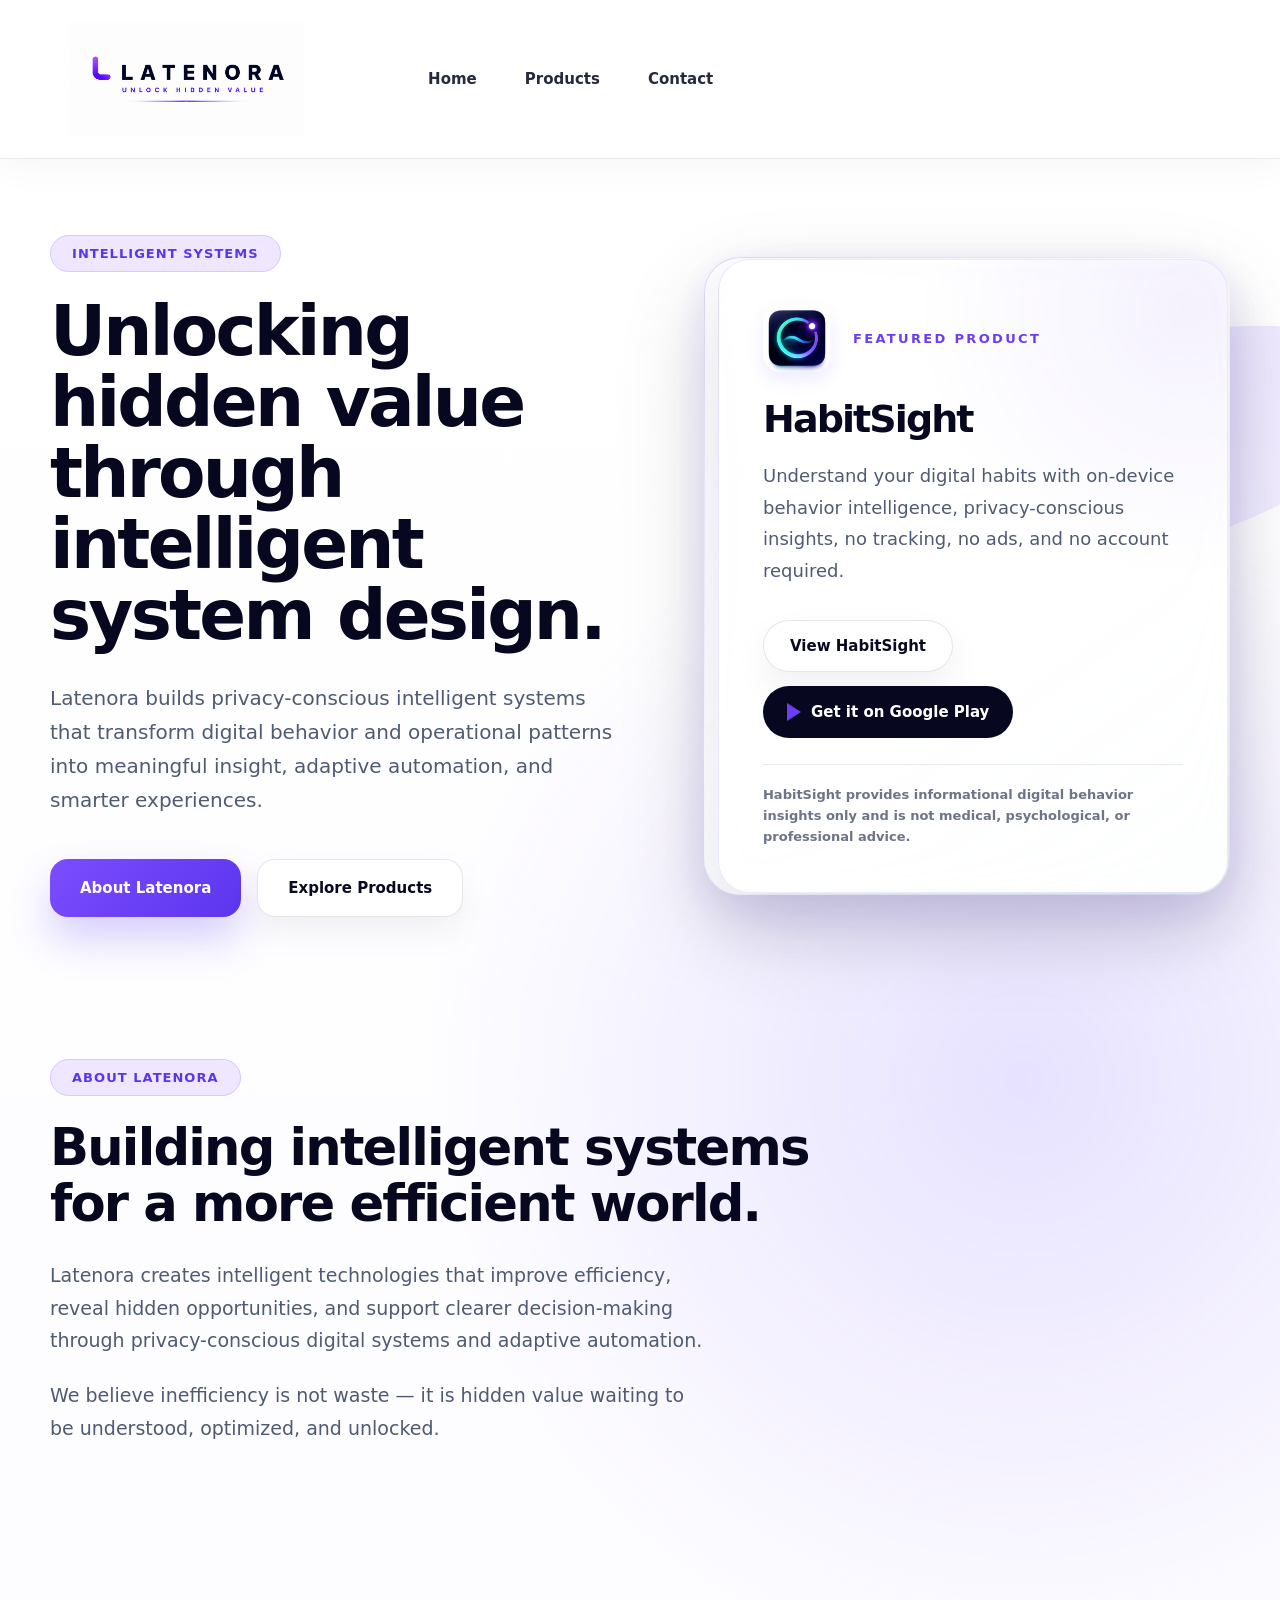
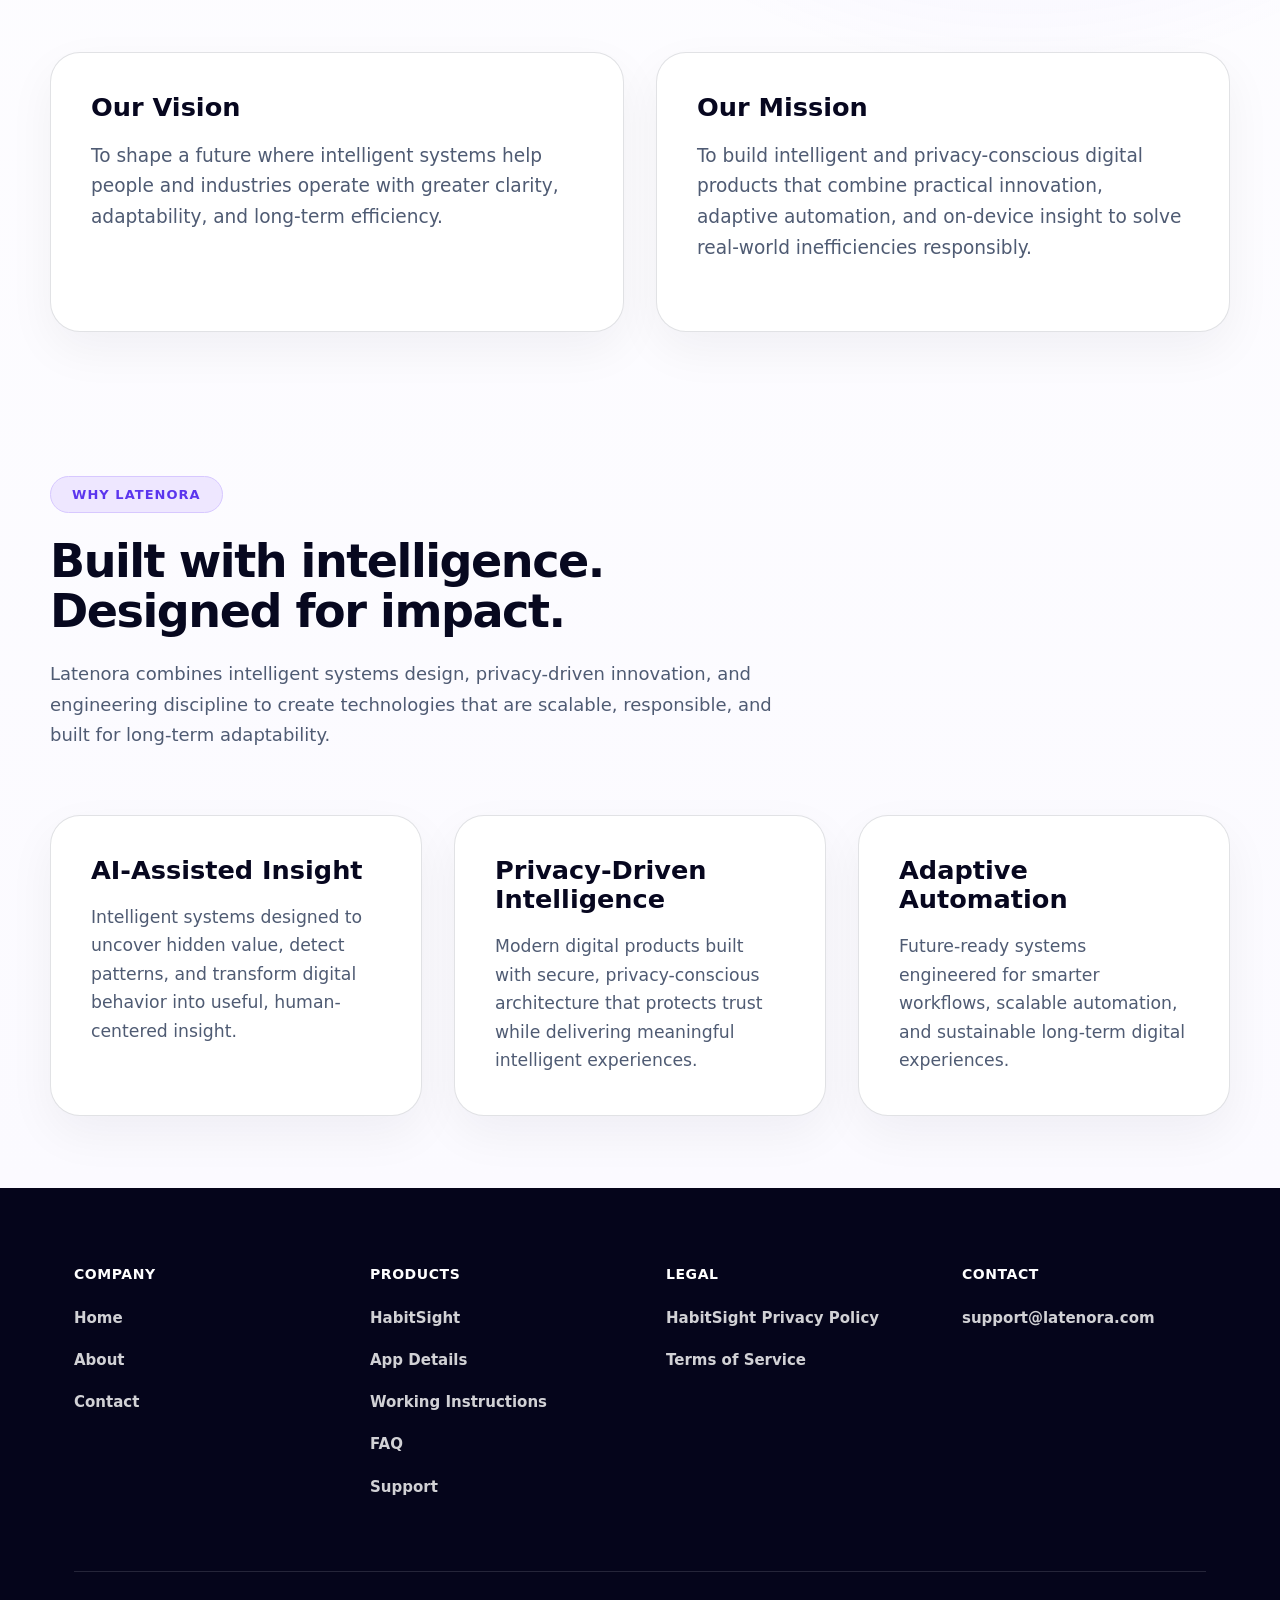
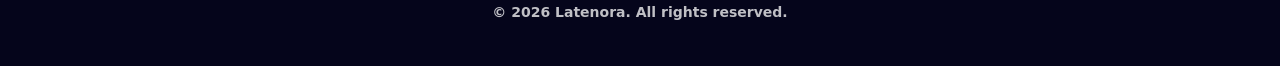
==== commit 6beaecde: "Website polish and legal updates" ====
--- a/index.html
+++ b/index.html
@@ -3,8 +3,8 @@
 <head>
   <meta charset="UTF-8" />
   <meta name="viewport" content="width=device-width, initial-scale=1.0" />
-  <title>Latenora</title>
-  <meta name="description" content="Latenora builds calm, privacy-conscious digital products including HabitSight, an on-device digital insight app for healthier routines." />
+  <title>Latenora | Intelligent Systems</title>
+  <meta name="description" content="Latenora builds privacy-conscious intelligent systems and digital products including HabitSight." />
   <link rel="icon" type="image/png" href="assets/images/global/latenora-icon.png" />
 
   <link rel="preconnect" href="https://fonts.googleapis.com">
@@ -17,6 +17,489 @@
   <link rel="stylesheet" href="assets/css/components.css">
   <link rel="stylesheet" href="assets/css/pages.css">
 
+  <style>
+    * { box-sizing: border-box; margin: 0; padding: 0; }
+
+    html { scroll-behavior: smooth; }
+
+    body {
+      font-family: Inter, system-ui, -apple-system, BlinkMacSystemFont, "Segoe UI", sans-serif;
+      color: #07071f;
+      background: #fbfaff;
+      overflow-x: hidden;
+    }
+
+    a { color: inherit; text-decoration: none; }
+
+    .container {
+      width: min(1180px, calc(100% - 48px));
+      margin: 0 auto;
+    }
+
+    main {
+      background:
+        radial-gradient(circle at 80% 35%, rgba(123, 92, 255, 0.17), transparent 30%),
+        linear-gradient(180deg, #ffffff 0%, #fbfaff 100%);
+    }
+
+    .hero {
+      width: min(1180px, calc(100% - 48px));
+      margin: 0 auto;
+      min-height: 650px;
+      display: grid;
+      grid-template-columns: 1.05fr 0.95fr;
+      align-items: center;
+      gap: 72px;
+      padding: 76px 0 70px;
+      position: relative;
+    }
+
+    .hero::after {
+      content: "";
+      position: absolute;
+      right: -160px;
+      top: 190px;
+      width: 560px;
+      height: 210px;
+      background: linear-gradient(135deg, rgba(137, 95, 255, 0.22), rgba(137, 95, 255, 0.08));
+      border-radius: 60% 40% 55% 45%;
+      transform: rotate(-12deg);
+      z-index: 0;
+    }
+
+    .hero-copy,
+    .hero-card {
+      position: relative;
+      z-index: 1;
+    }
+
+    .eyebrow {
+      display: inline-flex;
+      align-items: center;
+      justify-content: center;
+      padding: 11px 21px;
+      border-radius: 999px;
+      background: #eee7ff;
+      border: 1px solid #d7c8ff;
+      color: #5b35ee;
+      font-size: 13px;
+      line-height: 1;
+      font-weight: 900;
+      letter-spacing: 0.08em;
+      text-transform: uppercase;
+      margin-bottom: 24px;
+    }
+
+    h1 {
+      max-width: 670px;
+      font-size: clamp(44px, 5.4vw, 72px);
+      line-height: 1.03;
+      letter-spacing: -0.04em;
+      font-weight: 900;
+      margin-bottom: 30px;
+    }
+
+    .lead {
+      max-width: 650px;
+      font-size: clamp(18px, 1.6vw, 20px);
+      line-height: 1.7;
+      color: #4f5b73;
+      font-weight: 500;
+    }
+
+    .actions {
+      display: flex;
+      gap: 16px;
+      flex-wrap: wrap;
+      margin-top: 36px;
+    }
+
+    .btn-primary,
+    .btn-secondary,
+    .btn-view-product,
+    .btn-google-play {
+      display: inline-flex;
+      align-items: center;
+      justify-content: center;
+      min-height: 58px;
+      padding: 0 30px;
+      border-radius: 18px;
+      font-weight: 900;
+      font-size: 15px;
+      transition: transform 180ms ease, box-shadow 180ms ease;
+      white-space: nowrap;
+    }
+
+    .btn-primary {
+      color: #fff;
+      background: linear-gradient(135deg, #7c4dff, #5b35ee);
+      box-shadow: 0 22px 42px rgba(91, 53, 238, 0.24);
+    }
+
+    .btn-secondary,
+    .btn-view-product {
+      color: #090a22;
+      background: #fff;
+      border: 1px solid rgba(10, 10, 30, 0.1);
+      box-shadow: 0 15px 35px rgba(20, 20, 50, 0.06);
+    }
+
+    .btn-primary:hover,
+    .btn-secondary:hover,
+    .btn-view-product:hover,
+    .btn-google-play:hover {
+      transform: translateY(-2px);
+    }
+
+    .featured-product-card {
+      width: 100%;
+      max-width: 510px;
+      margin-left: auto;
+      padding: 44px;
+      border-radius: 32px;
+      background:
+        radial-gradient(circle at 92% 8%, rgba(126, 86, 255, 0.08), transparent 36%),
+        rgba(255,255,255,0.88);
+      border: 1px solid rgba(120, 93, 255, 0.14);
+      box-shadow: 0 28px 72px rgba(40, 35, 85, 0.11);
+      backdrop-filter: blur(18px);
+    }
+
+    .featured-product-header {
+      display: flex;
+      align-items: center;
+      gap: 22px;
+      margin-bottom: 28px;
+    }
+
+    .featured-icon img {
+      width: 68px;
+      height: 68px;
+      border-radius: 18px;
+      display: block;
+      box-shadow: 0 12px 26px rgba(42, 31, 110, 0.25);
+    }
+
+    .featured-product-header p {
+      color: #6d3df5;
+      text-transform: uppercase;
+      letter-spacing: 0.18em;
+      font-size: 13px;
+      font-weight: 900;
+    }
+
+    .featured-title {
+      font-size: 38px;
+      line-height: 1;
+      letter-spacing: -0.05em;
+      font-weight: 900;
+      margin-bottom: 22px;
+    }
+
+    .featured-copy {
+      color: #4f5b73;
+      font-size: 18px;
+      line-height: 1.75;
+      font-weight: 500;
+      margin-bottom: 34px;
+    }
+
+    .featured-product-actions {
+      display: flex;
+      gap: 14px;
+      align-items: center;
+      flex-wrap: wrap;
+    }
+
+    .product-disclaimer {
+      margin: 26px 0 0;
+      padding-top: 20px;
+      border-top: 1px solid rgba(15, 23, 42, 0.08);
+      color: #6d7486;
+      font-size: 13px;
+      line-height: 1.6;
+      font-weight: 600;
+    }
+
+    .btn-view-product {
+      min-height: 52px;
+      padding: 0 26px;
+      border-radius: 999px;
+    }
+
+    .btn-google-play {
+      min-height: 52px;
+      padding: 0 24px;
+      border-radius: 999px;
+      color: #fff;
+      background: #07071f;
+      gap: 10px;
+    }
+
+    .play-triangle {
+      width: 0;
+      height: 0;
+      border-top: 9px solid transparent;
+      border-bottom: 9px solid transparent;
+      border-left: 14px solid #6d3df5;
+      display: inline-block;
+    }
+
+    .section {
+      width: min(1180px, calc(100% - 48px));
+      margin: 0 auto;
+      padding: 72px 0;
+    }
+
+    .section-head {
+      max-width: 850px;
+    }
+
+    .section h2 {
+      font-size: clamp(34px, 4vw, 52px);
+      line-height: 1.08;
+      letter-spacing: -0.035em;
+      font-weight: 900;
+      margin-bottom: 28px;
+    }
+
+    .section p {
+      color: #4f5b73;
+      font-size: clamp(18px, 1.55vw, 19px);
+      line-height: 1.72;
+      font-weight: 500;
+      margin-bottom: 22px;
+    }
+
+    .vision-mission-grid {
+      display: grid;
+      grid-template-columns: repeat(2, minmax(0, 1fr));
+      gap: 32px;
+      align-items: stretch;
+    }
+
+    .vision-mission-card,
+    .feature-card {
+      position: relative;
+      overflow: hidden;
+    }
+
+    .vision-mission-card {
+      min-height: 280px;
+      padding: 40px;
+      border-radius: 30px;
+      background: #ffffff;
+      border: 1px solid rgba(15, 23, 42, 0.12);
+      box-shadow: 0 18px 48px rgba(15, 23, 42, 0.05);
+    }
+
+    .vision-mission-card h3 {
+      font-size: clamp(24px, 2vw, 28px);
+      line-height: 1.15;
+      letter-spacing: 0;
+      font-weight: 900;
+      color: #07071f;
+      margin-bottom: 18px;
+    }
+
+    .vision-mission-card p {
+      font-size: clamp(17px, 1.45vw, 19px);
+      line-height: 1.65;
+      color: #4f5b73;
+      font-weight: 500;
+      margin: 0;
+    }
+
+    .feature-grid {
+      display: grid;
+      grid-template-columns: repeat(3, 1fr);
+      gap: 30px;
+      margin-top: 48px;
+    }
+
+    .feature-card {
+      min-height: 292px;
+      padding: 40px;
+      border-radius: 30px;
+      background: #ffffff;
+      border: 1px solid rgba(15, 23, 42, 0.12);
+      box-shadow: 0 18px 48px rgba(15, 23, 42, 0.05);
+    }
+
+    .feature-card h3 {
+      font-size: clamp(24px, 2vw, 26px);
+      line-height: 1.14;
+      letter-spacing: 0;
+      font-weight: 900;
+      color: #07071f;
+      margin-bottom: 18px;
+    }
+
+    .feature-card p {
+      font-size: clamp(17px, 1.35vw, 18px);
+      line-height: 1.65;
+      color: #4f5b73;
+      font-weight: 500;
+      margin: 0;
+    }
+
+    .why-latenora-section .section-head {
+      max-width: 760px;
+    }
+
+    .why-latenora-section .eyebrow {
+      background: #eee7ff;
+      border: 1px solid #d7c8ff;
+      color: #5b35ee;
+    }
+
+    .why-latenora-section h2 {
+      max-width: 760px;
+      font-size: clamp(34px, 3.6vw, 48px);
+      line-height: 1.08;
+      letter-spacing: -0.032em;
+      margin-bottom: 22px;
+    }
+
+    .why-latenora-section .section-head p {
+      max-width: 760px;
+      font-size: clamp(17px, 1.45vw, 18px);
+      line-height: 1.7;
+      color: #4f5b73;
+      margin-bottom: 0;
+    }
+
+    .why-latenora-section .feature-grid {
+      grid-template-columns: repeat(3, minmax(0, 1fr));
+      gap: 32px;
+      align-items: stretch;
+      margin-top: 46px;
+    }
+
+    .why-latenora-section .feature-card {
+      min-height: 292px;
+    }
+
+    .why-latenora-section .feature-card h3 {
+      font-size: clamp(24px, 2vw, 26px);
+    }
+
+    .why-latenora-section .feature-card p {
+      font-size: clamp(17px, 1.35vw, 18px);
+    }
+
+    .footer {
+      background: #05051b;
+      color: #fff;
+      padding: 78px 0 46px;
+    }
+
+    .footer-grid {
+      width: min(1180px, calc(100% - 48px));
+      margin: 0 auto;
+      display: grid;
+      grid-template-columns: repeat(4, minmax(0, 1fr));
+      gap: 52px;
+    }
+
+    .footer h4 {
+      font-size: 14px;
+      text-transform: uppercase;
+      margin-bottom: 22px;
+      letter-spacing: 0.04em;
+    }
+
+    .footer a {
+      display: block;
+      color: rgba(255,255,255,0.82);
+      margin-bottom: 13px;
+      font-weight: 650;
+      font-size: 15px;
+    }
+
+    .footer-bottom {
+      width: min(1180px, calc(100% - 48px));
+      margin: 56px auto 0;
+      padding-top: 32px;
+      border-top: 1px solid rgba(255,255,255,0.13);
+      color: rgba(255,255,255,0.75);
+      text-align: center;
+      font-size: 14px;
+      font-weight: 600;
+    }
+
+    @media (max-width: 920px) {
+      .hero {
+        grid-template-columns: 1fr;
+        min-height: auto;
+        padding: 58px 0;
+      }
+
+      .featured-product-card {
+        margin: 0;
+        max-width: 100%;
+      }
+
+      .vision-mission-grid,
+      .feature-grid,
+      .footer-grid {
+        grid-template-columns: 1fr;
+      }
+
+      .vision-mission-card {
+        min-height: auto;
+        padding: 28px;
+      }
+
+      .why-latenora-section .feature-grid {
+        grid-template-columns: 1fr;
+      }
+
+      .why-latenora-section .feature-card {
+        min-height: auto;
+        padding: 32px;
+      }
+    }
+
+    @media (max-width: 560px) {
+      .container,
+      .section,
+      .hero,
+      .footer-grid,
+      .footer-bottom {
+        width: min(100% - 28px, 1180px);
+      }
+
+      h1 {
+        font-size: 44px;
+      }
+
+      .featured-product-card {
+        padding: 28px;
+      }
+
+      .section {
+        padding: 58px 0;
+      }
+
+      .why-latenora-section .feature-card {
+        padding: 28px;
+      }
+
+      .featured-product-actions,
+      .actions {
+        flex-direction: column;
+        align-items: stretch;
+      }
+
+      .btn-primary,
+      .btn-secondary,
+      .btn-view-product,
+      .btn-google-play {
+        width: 100%;
+      }
+    }
+  </style>
 </head>
 
 <body>
@@ -31,13 +514,7 @@
 
     <nav class="nav-links" aria-label="Main navigation">
       <a href="index.html">Home</a>
-      <div class="nav-dropdown">
-        <button class="nav-dropdown-toggle" type="button" aria-expanded="false" aria-haspopup="true">Products</button>
-        <div class="dropdown-menu" role="menu">
-          <a href="habitsight.html" role="menuitem">HabitSight</a>
-          <a href="latenora-motion.html" role="menuitem">Latenora Motion</a>
-        </div>
-      </div>
+      <a href="products.html">Products</a>
       <a href="contact.html">Contact</a>
     </nav>
   </header>
@@ -45,105 +522,114 @@
   <main>
     <section class="hero">
       <div class="hero-copy">
-        <div class="eyebrow">PRIVACY-CONSCIOUS DIGITAL PRODUCTS</div>
-        <h1>Build better digital routines with Latenora.</h1>
-        <p class="lead">Latenora creates calm, privacy-conscious digital products that help people understand their habits, protect their attention, and use technology with more intention.</p>
+        <div class="eyebrow">INTELLIGENT SYSTEMS</div>
+        <h1>Unlocking hidden value through intelligent system design.</h1>
+        <p class="lead">
+          Latenora builds privacy-conscious intelligent systems that transform digital behavior and operational patterns into meaningful insight, adaptive automation, and smarter experiences.
+        </p>
+
         <div class="actions">
-          <a href="habitsight.html" class="btn-primary">Explore HabitSight <span aria-hidden="true">&rarr;</span></a>
-          <a href="privacy.html" class="btn-secondary">View Privacy Policy</a>
-        </div>
-
-        <div class="trust-badges" aria-label="HabitSight privacy highlights">
-          <span>No account required</span>
-          <span>On-device insights</span>
-          <span>No advertising SDKs</span>
+          <a href="#about-latenora" class="btn-primary">About Latenora</a>
+          <a href="products.html" class="btn-secondary">Explore Products</a>
         </div>
       </div>
 
       <div class="hero-card">
         <div class="featured-product-card">
-          <div class="featured-product-media">
-            <img
-              src="assets/images/habitsight/habitsight-dashboard-overview.png"
-              alt="HabitSight dashboard overview showing privacy-conscious digital insight"
-              loading="eager"
-              decoding="async"
-            />
-          </div>
-
           <div class="featured-product-header">
             <span class="featured-icon" aria-hidden="true">
               <img src="assets/images/habitsight/habitsight-app-icon.png" alt="HabitSight app icon" />
             </span>
-            <p>Featured Product</p>
+            <p>FEATURED PRODUCT</p>
           </div>
 
           <h2 class="featured-title">HabitSight</h2>
-          <p class="featured-copy">Understand your screen time with privacy-conscious, on-device insights. No account required.</p>
+          <p class="featured-copy">
+            Understand your digital habits with on-device behavior intelligence, privacy-conscious insights, no tracking, no ads, and no account required.
+          </p>
+
           <div class="featured-product-actions">
-            <a href="habitsight.html" class="btn-view-product">
-              View HabitSight
-            </a>
-
-            <a href="privacy.html" class="btn-secondary featured-secondary">
-              Privacy Policy
+            <a href="habitsight.html" class="btn-view-product">View HabitSight</a>
+            <a href="#" class="btn-google-play" aria-label="Get it on Google Play">
+              <span class="play-triangle" aria-hidden="true"></span>
+              <span>Get it on Google Play</span>
             </a>
           </div>
+
+          <p class="product-disclaimer">
+            HabitSight provides informational digital behavior insights only and is not medical, psychological, or professional advice.
+          </p>
         </div>
       </div>
     </section>
 
-    <section class="section home-products-section">
-      <div class="container">
-        <div class="section-head">
-          <div class="eyebrow">FIRST RELEASE</div>
-          <h2>HabitSight is the first Latenora product.</h2>
-          <p class="lead">A privacy-conscious Android app for understanding screen time, usage patterns, and daily attention without requiring an account.</p>
-        </div>
-
-        <div class="home-product-grid">
-          <article class="home-product-card home-product-card-featured">
-            <div class="product-card-kicker">Available first release</div>
-            <h3>HabitSight</h3>
-            <p>Understand your screen time with privacy-conscious, on-device insights designed for calm, practical digital awareness.</p>
-            <a href="habitsight.html" class="nav-cta">View HabitSight</a>
-          </article>
-
-          <article class="home-product-card home-product-card-muted">
-            <div class="product-card-kicker">Future concept / In development</div>
-            <h3>Latenora Motion</h3>
-            <p>A future exploration for motion, focus, and adaptive digital experiences. More details will be shared when it is ready.</p>
-          </article>
-        </div>
+    <section class="section" id="about-latenora">
+      <div class="section-head">
+        <div class="eyebrow">ABOUT LATENORA</div>
+        <h2>Building intelligent systems for a more efficient world.</h2>
+        <p>
+          Latenora creates intelligent technologies that improve efficiency, reveal hidden opportunities, and support clearer decision-making through privacy-conscious digital systems and adaptive automation.
+        </p>
+        <p>
+          We believe inefficiency is not waste &mdash; it is hidden value waiting to be understood, optimized, and unlocked.
+        </p>
       </div>
     </section>
 
-    <section class="section about-section" id="about-latenora">
-      <div class="container">
-        <div class="about-latenora-panel">
-          <div class="eyebrow">ABOUT LATENORA</div>
-          <h2>Technology should respect your attention.</h2>
-          <p class="lead">Latenora builds thoughtful digital tools designed around clarity, privacy, and practical everyday value.</p>
-        </div>
+    <section class="section vision-mission-section" id="mission">
+      <div class="vision-mission-grid">
+        <article class="vision-mission-card">
+          <h3>Our Vision</h3>
+          <p>
+            To shape a future where intelligent systems help people and industries operate with greater clarity, adaptability, and long-term efficiency.
+          </p>
+        </article>
+
+        <article class="vision-mission-card">
+          <h3>Our Mission</h3>
+          <p>
+            To build intelligent and privacy-conscious digital products that combine practical innovation, adaptive automation, and on-device insight to solve real-world inefficiencies responsibly.
+          </p>
+        </article>
       </div>
     </section>
+
+    <section class="section why-latenora-section">
+      <div class="section-head">
+        <div class="eyebrow">WHY LATENORA</div>
+        <h2>Built with intelligence. Designed for impact.</h2>
+        <p>
+          Latenora combines intelligent systems design, privacy-driven innovation, and engineering discipline to create technologies that are scalable, responsible, and built for long-term adaptability.
+        </p>
+      </div>
+
+      <div class="feature-grid">
+        <article class="feature-card">
+          <h3>AI-Assisted Insight</h3>
+          <p>Intelligent systems designed to uncover hidden value, detect patterns, and transform digital behavior into useful, human-centered insight.</p>
+        </article>
+
+        <article class="feature-card">
+          <h3>Privacy-Driven Intelligence</h3>
+          <p>Modern digital products built with secure, privacy-conscious architecture that protects trust while delivering meaningful intelligent experiences.</p>
+        </article>
+
+        <article class="feature-card">
+          <h3>Adaptive Automation</h3>
+          <p>Future-ready systems engineered for smarter workflows, scalable automation, and sustainable long-term digital experiences.</p>
+        </article>
+      </div>
+    </section>
+
   </main>
 
   <footer class="footer">
     <div class="container">
       <div class="footer-grid">
-        <div class="footer-brand-block">
-          <img
-            src="assets/images/global/latenora-footer-brand.png"
-            alt="Latenora"
-            class="footer-brand-image"
-          />
-        </div>
-
         <div>
           <h4>Company</h4>
           <a href="index.html">Home</a>
-          <a href="index.html#about-latenora">About</a>
+          <a href="#about-latenora">About</a>
           <a href="contact.html">Contact</a>
         </div>
 
--- a/assets/css/base.css
+++ b/assets/css/base.css
@@ -7,6 +7,7 @@
 
 html {
   scroll-behavior: smooth;
+  scroll-padding-top: 110px;
 }
 
 body {
@@ -24,6 +25,20 @@
   text-decoration: none;
 }
 
+[id] {
+  scroll-margin-top: 110px;
+}
+
+@media (max-width: 980px) {
+  html {
+    scroll-padding-top: 145px;
+  }
+
+  [id] {
+    scroll-margin-top: 145px;
+  }
+}
+
 /* Print styles */
 @media print {
   html {
@@ -35,4 +50,4 @@
     -webkit-print-color-adjust: exact;
     print-color-adjust: exact;
   }
-}+}
--- a/assets/css/layout.css
+++ b/assets/css/layout.css
@@ -190,23 +190,10 @@
 
 .footer-grid {
   display: grid;
-  grid-template-columns: minmax(240px, 1.8fr) repeat(4, minmax(130px, 1fr));
+  grid-template-columns: repeat(4, minmax(130px, 1fr));
   gap: clamp(28px, 4.2vw, 54px);
   align-items: start;
   margin-bottom: 48px;
-}
-
-.footer-brand-block {
-  display: flex;
-  align-items: flex-start;
-  margin-bottom: 24px;
-}
-
-.footer-brand-image {
-  width: 260px;
-  max-width: 100%;
-  height: auto;
-  display: block;
 }
 
 .footer p {
@@ -288,10 +275,6 @@
     gap: 34px 42px;
   }
 
-  .footer-brand-block {
-    grid-column: 1 / -1;
-    margin-bottom: 0;
-  }
 }
 
 @media (max-width: 768px) {
@@ -327,9 +310,6 @@
     gap: 30px;
   }
 
-  .footer-brand-image {
-    width: 220px;
-  }
 }
 
 @media print {
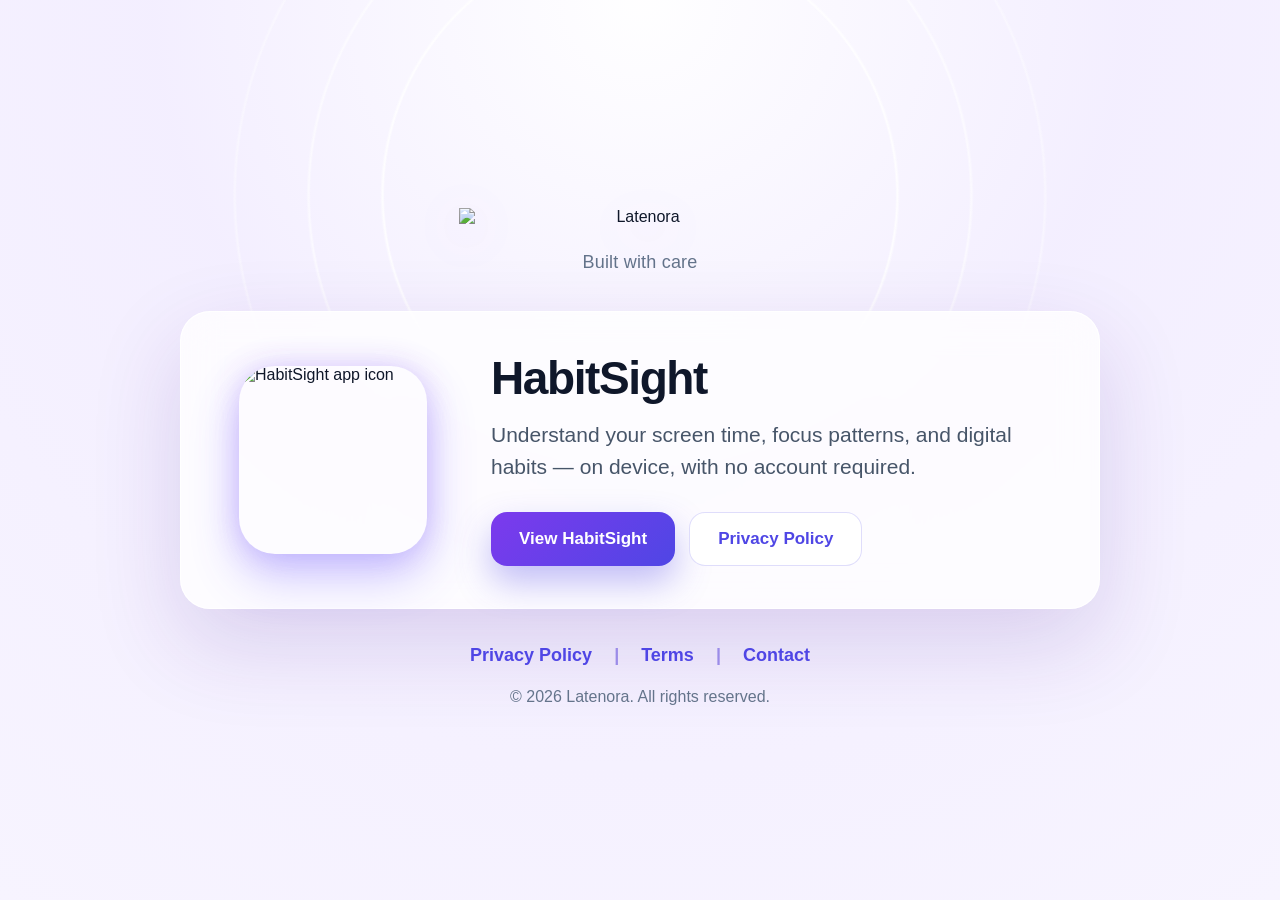
==== commit b4f5863d: "Merge release/v1.0 into main" ====
--- a/index.html
+++ b/index.html
@@ -3,662 +3,316 @@
 <head>
   <meta charset="UTF-8" />
   <meta name="viewport" content="width=device-width, initial-scale=1.0" />
-  <title>Latenora | Intelligent Systems</title>
-  <meta name="description" content="Latenora builds privacy-conscious intelligent systems and digital products including HabitSight." />
-  <link rel="icon" type="image/png" href="assets/images/global/latenora-icon.png" />
-
-  <link rel="preconnect" href="https://fonts.googleapis.com">
-  <link rel="preconnect" href="https://fonts.gstatic.com" crossorigin>
-  <link href="https://fonts.googleapis.com/css2?family=Inter:wght@400;500;600;700;800;900&display=swap" rel="stylesheet">
-
-  <link rel="stylesheet" href="assets/css/variables.css">
-  <link rel="stylesheet" href="assets/css/base.css">
-  <link rel="stylesheet" href="assets/css/layout.css">
-  <link rel="stylesheet" href="assets/css/components.css">
-  <link rel="stylesheet" href="assets/css/pages.css">
+
+  <title>Latenora | Privacy-first apps</title>
+  <meta
+    name="description"
+    content="Latenora builds privacy-first apps that help people live a calmer, more balanced digital life."
+  />
 
   <style>
-    * { box-sizing: border-box; margin: 0; padding: 0; }
-
-    html { scroll-behavior: smooth; }
+    * {
+      box-sizing: border-box;
+      margin: 0;
+      padding: 0;
+    }
+
+    html {
+      scroll-behavior: smooth;
+    }
 
     body {
-      font-family: Inter, system-ui, -apple-system, BlinkMacSystemFont, "Segoe UI", sans-serif;
-      color: #07071f;
-      background: #fbfaff;
-      overflow-x: hidden;
-    }
-
-    a { color: inherit; text-decoration: none; }
-
-    .container {
-      width: min(1180px, calc(100% - 48px));
+      font-family: Arial, Helvetica, sans-serif;
+      color: #0f172a;
+      background: #f7f4ff;
+    }
+
+    a {
+      text-decoration: none;
+      color: inherit;
+    }
+
+    .page {
+      min-height: 100vh;
+      background:
+        radial-gradient(circle at 50% 0%, rgba(255,255,255,0.95), rgba(243,238,255,0.92) 44%, #f7f4ff 100%);
+      overflow: hidden;
+    }
+
+    .hero {
+      position: relative;
+      width: min(1180px, calc(100% - 40px));
+      min-height: 100vh;
       margin: 0 auto;
-    }
-
-    main {
-      background:
-        radial-gradient(circle at 80% 35%, rgba(123, 92, 255, 0.17), transparent 30%),
-        linear-gradient(180deg, #ffffff 0%, #fbfaff 100%);
-    }
-
-    .hero {
-      width: min(1180px, calc(100% - 48px));
-      margin: 0 auto;
-      min-height: 650px;
-      display: grid;
-      grid-template-columns: 1.05fr 0.95fr;
-      align-items: center;
-      gap: 72px;
-      padding: 76px 0 70px;
-      position: relative;
-    }
-
-    .hero::after {
+      padding: 46px 0 32px;
+      display: flex;
+      flex-direction: column;
+      align-items: center;
+      justify-content: center;
+      text-align: center;
+    }
+
+    .hero::before {
       content: "";
       position: absolute;
-      right: -160px;
-      top: 190px;
-      width: 560px;
-      height: 210px;
-      background: linear-gradient(135deg, rgba(137, 95, 255, 0.22), rgba(137, 95, 255, 0.08));
-      border-radius: 60% 40% 55% 45%;
-      transform: rotate(-12deg);
-      z-index: 0;
-    }
-
-    .hero-copy,
-    .hero-card {
+      top: -280px;
+      left: 50%;
+      transform: translateX(-50%);
+      width: 950px;
+      height: 950px;
+      border-radius: 50%;
+      background:
+        radial-gradient(circle, transparent 38%, rgba(255,255,255,0.85) 38.3%, transparent 38.7%),
+        radial-gradient(circle, transparent 49%, rgba(255,255,255,0.62) 49.3%, transparent 49.7%),
+        radial-gradient(circle, transparent 60%, rgba(255,255,255,0.42) 60.3%, transparent 60.7%);
+      pointer-events: none;
+    }
+
+    .brand-section,
+    .product-card,
+    .footer-links,
+    .copyright {
       position: relative;
       z-index: 1;
     }
 
-    .eyebrow {
-      display: inline-flex;
-      align-items: center;
-      justify-content: center;
-      padding: 11px 21px;
-      border-radius: 999px;
-      background: #eee7ff;
-      border: 1px solid #d7c8ff;
-      color: #5b35ee;
-      font-size: 13px;
-      line-height: 1;
-      font-weight: 900;
-      letter-spacing: 0.08em;
-      text-transform: uppercase;
-      margin-bottom: 24px;
-    }
-
-    h1 {
-      max-width: 670px;
-      font-size: clamp(44px, 5.4vw, 72px);
-      line-height: 1.03;
-      letter-spacing: -0.04em;
-      font-weight: 900;
-      margin-bottom: 30px;
-    }
-
-    .lead {
-      max-width: 650px;
-      font-size: clamp(18px, 1.6vw, 20px);
-      line-height: 1.7;
-      color: #4f5b73;
-      font-weight: 500;
-    }
-
-    .actions {
+    .brand-logo {
+      width: 420px;
+      max-width: 86%;
+      display: block;
+      margin: 0 auto;
+      filter: drop-shadow(0 10px 24px rgba(124, 58, 237, 0.14));
+    }
+
+    .trust-line {
+      margin: 26px 0 38px;
+      font-size: 18px;
+      color: #64748b;
+      letter-spacing: 0.2px;
+    }
+
+    .product-card {
+      width: 920px;
+      max-width: 100%;
+      padding: 42px 58px;
       display: flex;
-      gap: 16px;
-      flex-wrap: wrap;
-      margin-top: 36px;
-    }
-
-    .btn-primary,
-    .btn-secondary,
-    .btn-view-product,
-    .btn-google-play {
-      display: inline-flex;
-      align-items: center;
-      justify-content: center;
-      min-height: 58px;
-      padding: 0 30px;
-      border-radius: 18px;
-      font-weight: 900;
-      font-size: 15px;
-      transition: transform 180ms ease, box-shadow 180ms ease;
-      white-space: nowrap;
-    }
-
-    .btn-primary {
-      color: #fff;
-      background: linear-gradient(135deg, #7c4dff, #5b35ee);
-      box-shadow: 0 22px 42px rgba(91, 53, 238, 0.24);
-    }
-
-    .btn-secondary,
-    .btn-view-product {
-      color: #090a22;
-      background: #fff;
-      border: 1px solid rgba(10, 10, 30, 0.1);
-      box-shadow: 0 15px 35px rgba(20, 20, 50, 0.06);
-    }
-
-    .btn-primary:hover,
-    .btn-secondary:hover,
-    .btn-view-product:hover,
-    .btn-google-play:hover {
-      transform: translateY(-2px);
-    }
-
-    .featured-product-card {
-      width: 100%;
-      max-width: 510px;
-      margin-left: auto;
-      padding: 44px;
-      border-radius: 32px;
-      background:
-        radial-gradient(circle at 92% 8%, rgba(126, 86, 255, 0.08), transparent 36%),
-        rgba(255,255,255,0.88);
-      border: 1px solid rgba(120, 93, 255, 0.14);
-      box-shadow: 0 28px 72px rgba(40, 35, 85, 0.11);
+      align-items: center;
+      gap: 64px;
+      text-align: left;
+      border-radius: 30px;
+      background: rgba(255, 255, 255, 0.76);
+      border: 1px solid rgba(255, 255, 255, 0.95);
+      box-shadow: 0 34px 90px rgba(76, 29, 149, 0.16);
       backdrop-filter: blur(18px);
     }
 
-    .featured-product-header {
-      display: flex;
-      align-items: center;
-      gap: 22px;
+    .app-icon {
+      width: 188px;
+      height: 188px;
+      border-radius: 36px;
+      object-fit: cover;
+      box-shadow:
+        0 22px 48px rgba(91, 67, 255, 0.30),
+        0 0 30px rgba(124, 58, 237, 0.22);
+      flex-shrink: 0;
+    }
+
+    .product-content h1 {
+      margin-bottom: 16px;
+      font-size: 46px;
+      line-height: 1.05;
+      font-weight: 800;
+      letter-spacing: -1.4px;
+      color: #0f172a;
+    }
+
+    .product-content p {
       margin-bottom: 28px;
-    }
-
-    .featured-icon img {
-      width: 68px;
-      height: 68px;
-      border-radius: 18px;
-      display: block;
-      box-shadow: 0 12px 26px rgba(42, 31, 110, 0.25);
-    }
-
-    .featured-product-header p {
-      color: #6d3df5;
-      text-transform: uppercase;
-      letter-spacing: 0.18em;
-      font-size: 13px;
-      font-weight: 900;
-    }
-
-    .featured-title {
-      font-size: 38px;
-      line-height: 1;
-      letter-spacing: -0.05em;
-      font-weight: 900;
-      margin-bottom: 22px;
-    }
-
-    .featured-copy {
-      color: #4f5b73;
-      font-size: 18px;
-      line-height: 1.75;
-      font-weight: 500;
-      margin-bottom: 34px;
-    }
-
-    .featured-product-actions {
+      font-size: 21px;
+      line-height: 1.55;
+      color: #475569;
+    }
+
+    .button-row {
       display: flex;
       gap: 14px;
-      align-items: center;
       flex-wrap: wrap;
-    }
-
-    .product-disclaimer {
-      margin: 26px 0 0;
-      padding-top: 20px;
-      border-top: 1px solid rgba(15, 23, 42, 0.08);
-      color: #6d7486;
-      font-size: 13px;
-      line-height: 1.6;
-      font-weight: 600;
-    }
-
-    .btn-view-product {
-      min-height: 52px;
-      padding: 0 26px;
-      border-radius: 999px;
-    }
-
-    .btn-google-play {
-      min-height: 52px;
-      padding: 0 24px;
-      border-radius: 999px;
-      color: #fff;
-      background: #07071f;
-      gap: 10px;
-    }
-
-    .play-triangle {
-      width: 0;
-      height: 0;
-      border-top: 9px solid transparent;
-      border-bottom: 9px solid transparent;
-      border-left: 14px solid #6d3df5;
-      display: inline-block;
-    }
-
-    .section {
-      width: min(1180px, calc(100% - 48px));
-      margin: 0 auto;
-      padding: 72px 0;
-    }
-
-    .section-head {
-      max-width: 850px;
-    }
-
-    .section h2 {
-      font-size: clamp(34px, 4vw, 52px);
-      line-height: 1.08;
-      letter-spacing: -0.035em;
-      font-weight: 900;
-      margin-bottom: 28px;
-    }
-
-    .section p {
-      color: #4f5b73;
-      font-size: clamp(18px, 1.55vw, 19px);
-      line-height: 1.72;
-      font-weight: 500;
-      margin-bottom: 22px;
-    }
-
-    .vision-mission-grid {
-      display: grid;
-      grid-template-columns: repeat(2, minmax(0, 1fr));
-      gap: 32px;
-      align-items: stretch;
-    }
-
-    .vision-mission-card,
-    .feature-card {
-      position: relative;
-      overflow: hidden;
-    }
-
-    .vision-mission-card {
-      min-height: 280px;
-      padding: 40px;
-      border-radius: 30px;
+      align-items: center;
+    }
+
+    .primary-button,
+    .secondary-button {
+      display: inline-flex;
+      align-items: center;
+      justify-content: center;
+      min-height: 54px;
+      padding: 0 28px;
+      border-radius: 16px;
+      font-size: 17px;
+      font-weight: 700;
+      transition: 0.25s ease;
+    }
+
+    .primary-button {
+      color: #ffffff;
+      background: linear-gradient(135deg, #7c3aed, #4f46e5);
+      box-shadow: 0 16px 35px rgba(79, 70, 229, 0.35);
+    }
+
+    .secondary-button {
+      color: #4f46e5;
       background: #ffffff;
-      border: 1px solid rgba(15, 23, 42, 0.12);
-      box-shadow: 0 18px 48px rgba(15, 23, 42, 0.05);
-    }
-
-    .vision-mission-card h3 {
-      font-size: clamp(24px, 2vw, 28px);
-      line-height: 1.15;
-      letter-spacing: 0;
-      font-weight: 900;
-      color: #07071f;
-      margin-bottom: 18px;
-    }
-
-    .vision-mission-card p {
-      font-size: clamp(17px, 1.45vw, 19px);
-      line-height: 1.65;
-      color: #4f5b73;
-      font-weight: 500;
-      margin: 0;
-    }
-
-    .feature-grid {
-      display: grid;
-      grid-template-columns: repeat(3, 1fr);
-      gap: 30px;
-      margin-top: 48px;
-    }
-
-    .feature-card {
-      min-height: 292px;
-      padding: 40px;
-      border-radius: 30px;
-      background: #ffffff;
-      border: 1px solid rgba(15, 23, 42, 0.12);
-      box-shadow: 0 18px 48px rgba(15, 23, 42, 0.05);
-    }
-
-    .feature-card h3 {
-      font-size: clamp(24px, 2vw, 26px);
-      line-height: 1.14;
-      letter-spacing: 0;
-      font-weight: 900;
-      color: #07071f;
-      margin-bottom: 18px;
-    }
-
-    .feature-card p {
-      font-size: clamp(17px, 1.35vw, 18px);
-      line-height: 1.65;
-      color: #4f5b73;
-      font-weight: 500;
-      margin: 0;
-    }
-
-    .why-latenora-section .section-head {
-      max-width: 760px;
-    }
-
-    .why-latenora-section .eyebrow {
-      background: #eee7ff;
-      border: 1px solid #d7c8ff;
-      color: #5b35ee;
-    }
-
-    .why-latenora-section h2 {
-      max-width: 760px;
-      font-size: clamp(34px, 3.6vw, 48px);
-      line-height: 1.08;
-      letter-spacing: -0.032em;
-      margin-bottom: 22px;
-    }
-
-    .why-latenora-section .section-head p {
-      max-width: 760px;
-      font-size: clamp(17px, 1.45vw, 18px);
-      line-height: 1.7;
-      color: #4f5b73;
-      margin-bottom: 0;
-    }
-
-    .why-latenora-section .feature-grid {
-      grid-template-columns: repeat(3, minmax(0, 1fr));
-      gap: 32px;
-      align-items: stretch;
-      margin-top: 46px;
-    }
-
-    .why-latenora-section .feature-card {
-      min-height: 292px;
-    }
-
-    .why-latenora-section .feature-card h3 {
-      font-size: clamp(24px, 2vw, 26px);
-    }
-
-    .why-latenora-section .feature-card p {
-      font-size: clamp(17px, 1.35vw, 18px);
-    }
-
-    .footer {
-      background: #05051b;
-      color: #fff;
-      padding: 78px 0 46px;
-    }
-
-    .footer-grid {
-      width: min(1180px, calc(100% - 48px));
-      margin: 0 auto;
-      display: grid;
-      grid-template-columns: repeat(4, minmax(0, 1fr));
-      gap: 52px;
-    }
-
-    .footer h4 {
-      font-size: 14px;
-      text-transform: uppercase;
-      margin-bottom: 22px;
-      letter-spacing: 0.04em;
-    }
-
-    .footer a {
-      display: block;
-      color: rgba(255,255,255,0.82);
-      margin-bottom: 13px;
-      font-weight: 650;
-      font-size: 15px;
-    }
-
-    .footer-bottom {
-      width: min(1180px, calc(100% - 48px));
-      margin: 56px auto 0;
-      padding-top: 32px;
-      border-top: 1px solid rgba(255,255,255,0.13);
-      color: rgba(255,255,255,0.75);
-      text-align: center;
-      font-size: 14px;
-      font-weight: 600;
-    }
-
-    @media (max-width: 920px) {
+      border: 1px solid rgba(79, 70, 229, 0.18);
+    }
+
+    .primary-button:hover,
+    .secondary-button:hover {
+      transform: translateY(-2px);
+    }
+
+    .footer-links {
+      margin-top: 36px;
+      display: flex;
+      justify-content: center;
+      align-items: center;
+      gap: 22px;
+      font-size: 18px;
+      font-weight: 700;
+      flex-wrap: wrap;
+    }
+
+    .footer-links a {
+      color: #4f46e5;
+    }
+
+    .footer-links a:hover {
+      text-decoration: underline;
+    }
+
+    .footer-links span {
+      color: #9b8ce8;
+    }
+
+    .copyright {
+      margin-top: 22px;
+      font-size: 16px;
+      color: #64748b;
+    }
+
+    @media (max-width: 768px) {
       .hero {
-        grid-template-columns: 1fr;
-        min-height: auto;
-        padding: 58px 0;
-      }
-
-      .featured-product-card {
-        margin: 0;
-        max-width: 100%;
-      }
-
-      .vision-mission-grid,
-      .feature-grid,
-      .footer-grid {
-        grid-template-columns: 1fr;
-      }
-
-      .vision-mission-card {
-        min-height: auto;
-        padding: 28px;
-      }
-
-      .why-latenora-section .feature-grid {
-        grid-template-columns: 1fr;
-      }
-
-      .why-latenora-section .feature-card {
-        min-height: auto;
-        padding: 32px;
-      }
-    }
-
-    @media (max-width: 560px) {
-      .container,
-      .section,
-      .hero,
-      .footer-grid,
-      .footer-bottom {
-        width: min(100% - 28px, 1180px);
-      }
-
-      h1 {
-        font-size: 44px;
-      }
-
-      .featured-product-card {
-        padding: 28px;
-      }
-
-      .section {
-        padding: 58px 0;
-      }
-
-      .why-latenora-section .feature-card {
-        padding: 28px;
-      }
-
-      .featured-product-actions,
-      .actions {
+        justify-content: flex-start;
+        padding-top: 42px;
+      }
+
+      .brand-logo {
+        width: 310px;
+      }
+
+      .trust-line {
+        font-size: 15px;
+        margin: 22px 0 28px;
+      }
+
+      .product-card {
         flex-direction: column;
-        align-items: stretch;
-      }
-
-      .btn-primary,
-      .btn-secondary,
-      .btn-view-product,
-      .btn-google-play {
+        text-align: center;
+        gap: 28px;
+        padding: 34px 24px;
+      }
+
+      .app-icon {
+        width: 138px;
+        height: 138px;
+        border-radius: 28px;
+      }
+
+      .product-content h1 {
+        font-size: 36px;
+      }
+
+      .product-content p {
+        font-size: 17px;
+      }
+
+      .button-row {
+        justify-content: center;
+      }
+
+      .primary-button,
+      .secondary-button {
         width: 100%;
+        font-size: 15px;
+      }
+
+      .footer-links {
+        font-size: 16px;
+        gap: 14px;
+      }
+
+      .copyright {
+        font-size: 14px;
       }
     }
   </style>
 </head>
 
 <body>
-  <header class="navbar">
-    <a href="index.html" class="brand" aria-label="Latenora home">
-      <img
-        src="assets/images/global/latenora-footer-navbar.png"
-        alt="Latenora"
-        class="navbar-brand-image"
-      />
-    </a>
-
-    <nav class="nav-links" aria-label="Main navigation">
-      <a href="index.html">Home</a>
-      <a href="products.html">Products</a>
-      <a href="contact.html">Contact</a>
-    </nav>
-  </header>
-
-  <main>
+  <main class="page">
     <section class="hero">
-      <div class="hero-copy">
-        <div class="eyebrow">INTELLIGENT SYSTEMS</div>
-        <h1>Unlocking hidden value through intelligent system design.</h1>
-        <p class="lead">
-          Latenora builds privacy-conscious intelligent systems that transform digital behavior and operational patterns into meaningful insight, adaptive automation, and smarter experiences.
+
+      <div class="brand-section">
+        <img
+          src="assets/images/latenora-logo.png"
+          alt="Latenora"
+          class="brand-logo"
+        />
+
+        <p class="trust-line">
+          Built with care
         </p>
-
-        <div class="actions">
-          <a href="#about-latenora" class="btn-primary">About Latenora</a>
-          <a href="products.html" class="btn-secondary">Explore Products</a>
+      </div>
+
+      <div class="product-card">
+        <img
+          src="assets/images/habitsight-icon.png"
+          alt="HabitSight app icon"
+          class="app-icon"
+        />
+
+        <div class="product-content">
+          <h1>HabitSight</h1>
+
+          <p>
+            Understand your screen time, focus patterns,
+            and digital habits — on device, with no account required.
+          </p>
+
+          <div class="button-row">
+            <a href="habitsight.html" class="primary-button">
+              View HabitSight
+            </a>
+
+            <a href="privacy.html" class="secondary-button">
+              Privacy Policy
+            </a>
+          </div>
         </div>
       </div>
 
-      <div class="hero-card">
-        <div class="featured-product-card">
-          <div class="featured-product-header">
-            <span class="featured-icon" aria-hidden="true">
-              <img src="assets/images/habitsight/habitsight-app-icon.png" alt="HabitSight app icon" />
-            </span>
-            <p>FEATURED PRODUCT</p>
-          </div>
-
-          <h2 class="featured-title">HabitSight</h2>
-          <p class="featured-copy">
-            Understand your digital habits with on-device behavior intelligence, privacy-conscious insights, no tracking, no ads, and no account required.
-          </p>
-
-          <div class="featured-product-actions">
-            <a href="habitsight.html" class="btn-view-product">View HabitSight</a>
-            <a href="#" class="btn-google-play" aria-label="Get it on Google Play">
-              <span class="play-triangle" aria-hidden="true"></span>
-              <span>Get it on Google Play</span>
-            </a>
-          </div>
-
-          <p class="product-disclaimer">
-            HabitSight provides informational digital behavior insights only and is not medical, psychological, or professional advice.
-          </p>
-        </div>
-      </div>
+      <nav class="footer-links" aria-label="Footer navigation">
+        <a href="privacy.html">Privacy Policy</a>
+        <span>|</span>
+        <a href="terms.html">Terms</a>
+        <span>|</span>
+        <a href="contact.html">Contact</a>
+      </nav>
+
+      <p class="copyright">
+        © 2026 Latenora. All rights reserved.
+      </p>
+
     </section>
-
-    <section class="section" id="about-latenora">
-      <div class="section-head">
-        <div class="eyebrow">ABOUT LATENORA</div>
-        <h2>Building intelligent systems for a more efficient world.</h2>
-        <p>
-          Latenora creates intelligent technologies that improve efficiency, reveal hidden opportunities, and support clearer decision-making through privacy-conscious digital systems and adaptive automation.
-        </p>
-        <p>
-          We believe inefficiency is not waste &mdash; it is hidden value waiting to be understood, optimized, and unlocked.
-        </p>
-      </div>
-    </section>
-
-    <section class="section vision-mission-section" id="mission">
-      <div class="vision-mission-grid">
-        <article class="vision-mission-card">
-          <h3>Our Vision</h3>
-          <p>
-            To shape a future where intelligent systems help people and industries operate with greater clarity, adaptability, and long-term efficiency.
-          </p>
-        </article>
-
-        <article class="vision-mission-card">
-          <h3>Our Mission</h3>
-          <p>
-            To build intelligent and privacy-conscious digital products that combine practical innovation, adaptive automation, and on-device insight to solve real-world inefficiencies responsibly.
-          </p>
-        </article>
-      </div>
-    </section>
-
-    <section class="section why-latenora-section">
-      <div class="section-head">
-        <div class="eyebrow">WHY LATENORA</div>
-        <h2>Built with intelligence. Designed for impact.</h2>
-        <p>
-          Latenora combines intelligent systems design, privacy-driven innovation, and engineering discipline to create technologies that are scalable, responsible, and built for long-term adaptability.
-        </p>
-      </div>
-
-      <div class="feature-grid">
-        <article class="feature-card">
-          <h3>AI-Assisted Insight</h3>
-          <p>Intelligent systems designed to uncover hidden value, detect patterns, and transform digital behavior into useful, human-centered insight.</p>
-        </article>
-
-        <article class="feature-card">
-          <h3>Privacy-Driven Intelligence</h3>
-          <p>Modern digital products built with secure, privacy-conscious architecture that protects trust while delivering meaningful intelligent experiences.</p>
-        </article>
-
-        <article class="feature-card">
-          <h3>Adaptive Automation</h3>
-          <p>Future-ready systems engineered for smarter workflows, scalable automation, and sustainable long-term digital experiences.</p>
-        </article>
-      </div>
-    </section>
-
   </main>
-
-  <footer class="footer">
-    <div class="container">
-      <div class="footer-grid">
-        <div>
-          <h4>Company</h4>
-          <a href="index.html">Home</a>
-          <a href="#about-latenora">About</a>
-          <a href="contact.html">Contact</a>
-        </div>
-
-        <div>
-          <h4>Products</h4>
-          <a href="habitsight.html">HabitSight</a>
-          <a href="app-details.html">App Details</a>
-          <a href="instructions.html">Working Instructions</a>
-          <a href="faq.html">FAQ</a>
-          <a href="support.html">Support</a>
-        </div>
-
-        <div>
-          <h4>Legal</h4>
-          <a href="privacy.html">HabitSight Privacy Policy</a>
-          <a href="terms.html">Terms of Service</a>
-        </div>
-
-        <div>
-          <h4>Contact</h4>
-          <a href="mailto:support@latenora.com">support@latenora.com</a>
-        </div>
-      </div>
-
-      <div class="footer-bottom">
-        <div>&copy; 2026 Latenora. All rights reserved.</div>
-      </div>
-    </div>
-  </footer>
-  <script src="assets/js/main.js"></script>
 </body>
 </html>
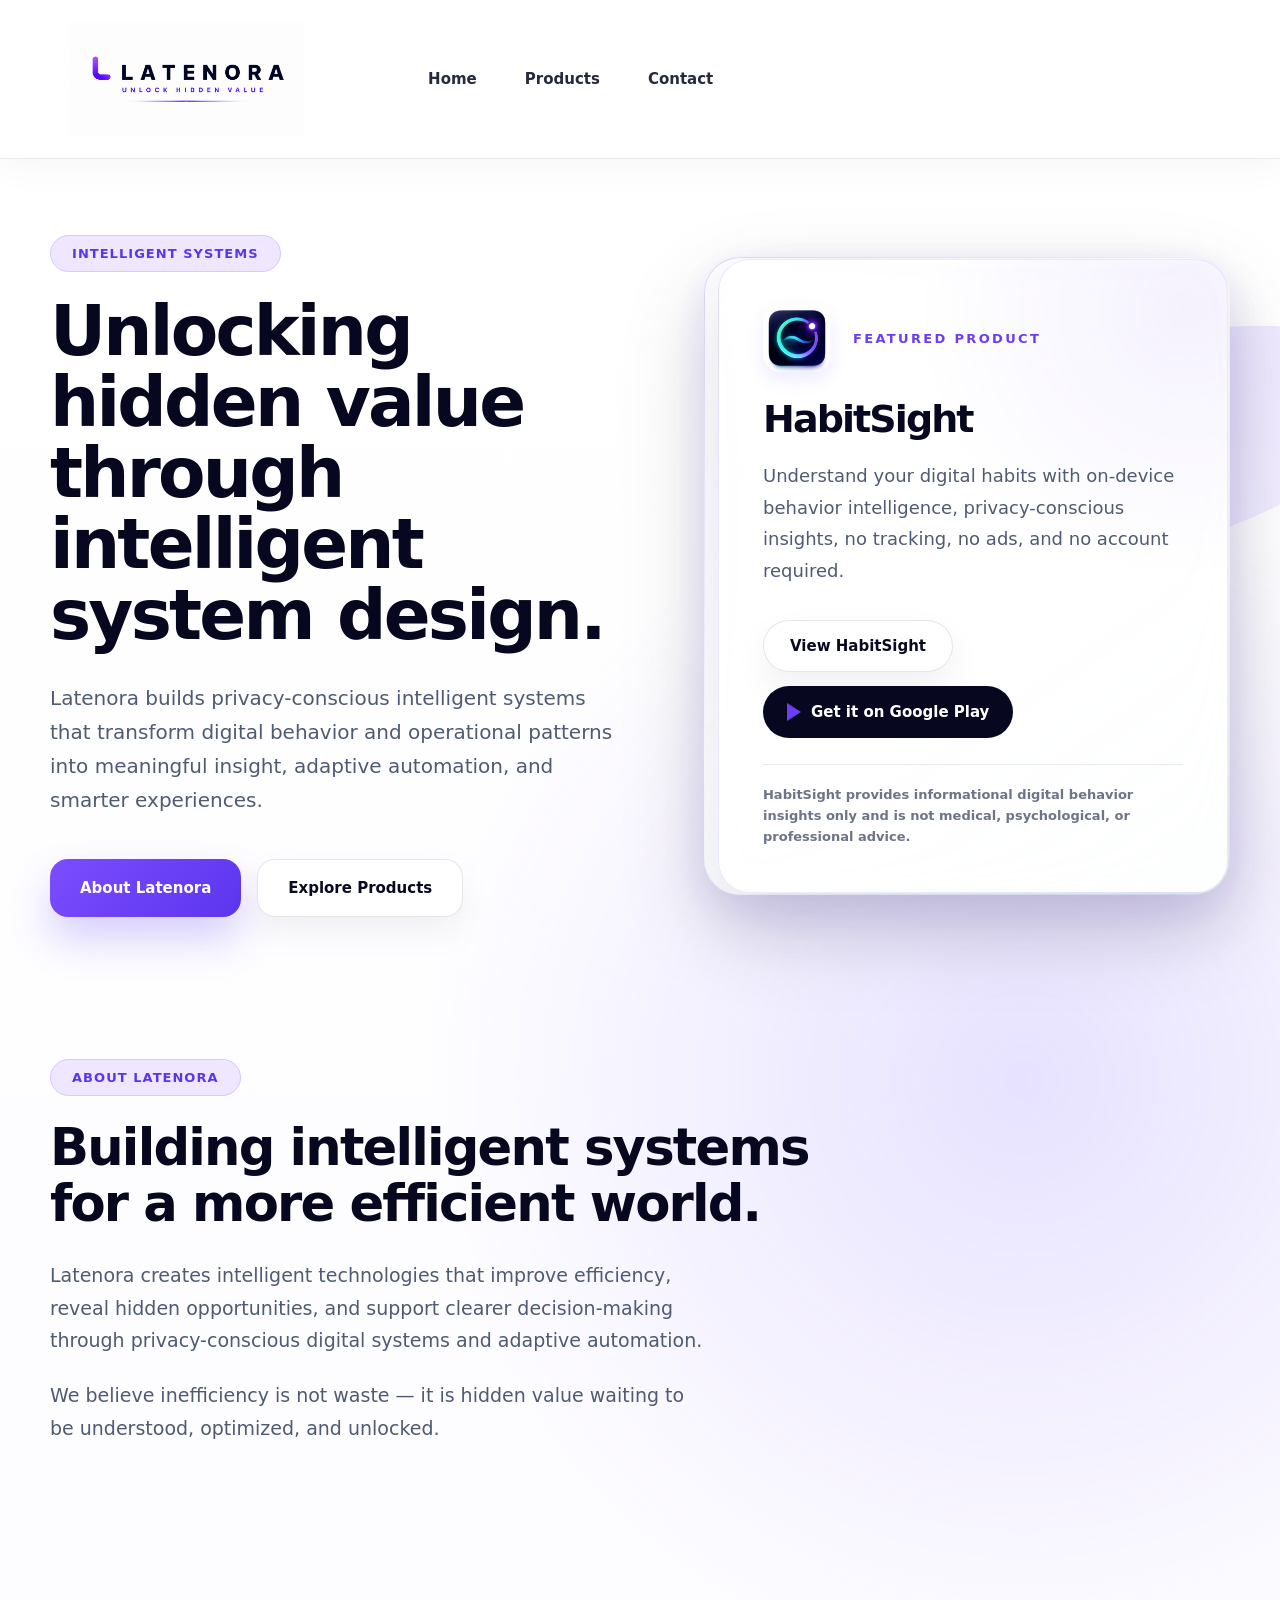
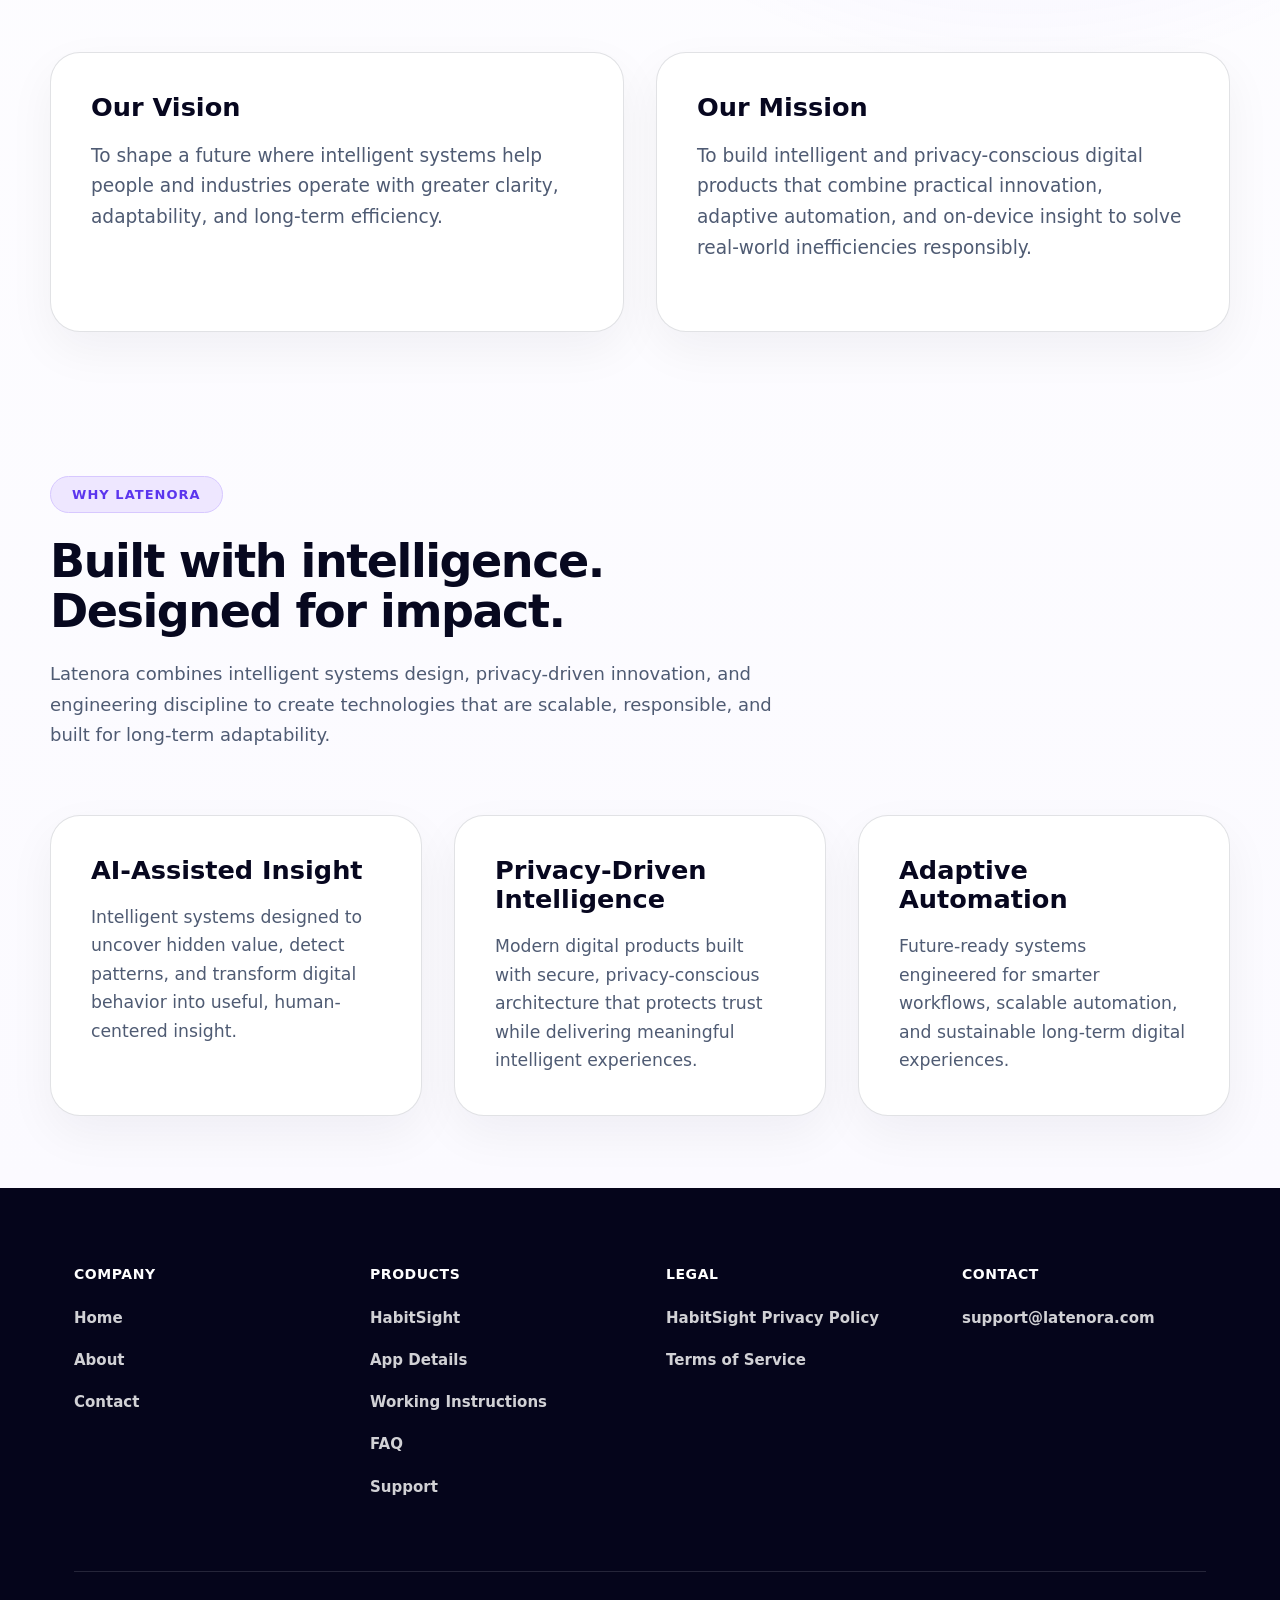
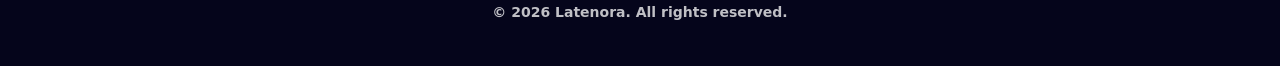
==== commit b56aa85b: "Homepage polish and legal wording updates" ====
--- a/index.html
+++ b/index.html
@@ -3,316 +3,662 @@
 <head>
   <meta charset="UTF-8" />
   <meta name="viewport" content="width=device-width, initial-scale=1.0" />
-
-  <title>Latenora | Privacy-first apps</title>
-  <meta
-    name="description"
-    content="Latenora builds privacy-first apps that help people live a calmer, more balanced digital life."
-  />
+  <title>Latenora | Intelligent Systems</title>
+  <meta name="description" content="Latenora builds privacy-conscious intelligent systems and digital products including HabitSight." />
+  <link rel="icon" type="image/png" href="assets/images/global/latenora-icon.png" />
+
+  <link rel="preconnect" href="https://fonts.googleapis.com">
+  <link rel="preconnect" href="https://fonts.gstatic.com" crossorigin>
+  <link href="https://fonts.googleapis.com/css2?family=Inter:wght@400;500;600;700;800;900&display=swap" rel="stylesheet">
+
+  <link rel="stylesheet" href="assets/css/variables.css">
+  <link rel="stylesheet" href="assets/css/base.css">
+  <link rel="stylesheet" href="assets/css/layout.css">
+  <link rel="stylesheet" href="assets/css/components.css">
+  <link rel="stylesheet" href="assets/css/pages.css">
 
   <style>
-    * {
-      box-sizing: border-box;
-      margin: 0;
-      padding: 0;
-    }
-
-    html {
-      scroll-behavior: smooth;
-    }
+    * { box-sizing: border-box; margin: 0; padding: 0; }
+
+    html { scroll-behavior: smooth; }
 
     body {
-      font-family: Arial, Helvetica, sans-serif;
-      color: #0f172a;
-      background: #f7f4ff;
-    }
-
-    a {
-      text-decoration: none;
-      color: inherit;
-    }
-
-    .page {
-      min-height: 100vh;
+      font-family: Inter, system-ui, -apple-system, BlinkMacSystemFont, "Segoe UI", sans-serif;
+      color: #07071f;
+      background: #fbfaff;
+      overflow-x: hidden;
+    }
+
+    a { color: inherit; text-decoration: none; }
+
+    .container {
+      width: min(1180px, calc(100% - 48px));
+      margin: 0 auto;
+    }
+
+    main {
       background:
-        radial-gradient(circle at 50% 0%, rgba(255,255,255,0.95), rgba(243,238,255,0.92) 44%, #f7f4ff 100%);
-      overflow: hidden;
+        radial-gradient(circle at 80% 35%, rgba(123, 92, 255, 0.17), transparent 30%),
+        linear-gradient(180deg, #ffffff 0%, #fbfaff 100%);
     }
 
     .hero {
+      width: min(1180px, calc(100% - 48px));
+      margin: 0 auto;
+      min-height: 650px;
+      display: grid;
+      grid-template-columns: 1.05fr 0.95fr;
+      align-items: center;
+      gap: 72px;
+      padding: 76px 0 70px;
       position: relative;
-      width: min(1180px, calc(100% - 40px));
-      min-height: 100vh;
-      margin: 0 auto;
-      padding: 46px 0 32px;
-      display: flex;
-      flex-direction: column;
-      align-items: center;
-      justify-content: center;
-      text-align: center;
-    }
-
-    .hero::before {
+    }
+
+    .hero::after {
       content: "";
       position: absolute;
-      top: -280px;
-      left: 50%;
-      transform: translateX(-50%);
-      width: 950px;
-      height: 950px;
-      border-radius: 50%;
-      background:
-        radial-gradient(circle, transparent 38%, rgba(255,255,255,0.85) 38.3%, transparent 38.7%),
-        radial-gradient(circle, transparent 49%, rgba(255,255,255,0.62) 49.3%, transparent 49.7%),
-        radial-gradient(circle, transparent 60%, rgba(255,255,255,0.42) 60.3%, transparent 60.7%);
-      pointer-events: none;
-    }
-
-    .brand-section,
-    .product-card,
-    .footer-links,
-    .copyright {
+      right: -160px;
+      top: 190px;
+      width: 560px;
+      height: 210px;
+      background: linear-gradient(135deg, rgba(137, 95, 255, 0.22), rgba(137, 95, 255, 0.08));
+      border-radius: 60% 40% 55% 45%;
+      transform: rotate(-12deg);
+      z-index: 0;
+    }
+
+    .hero-copy,
+    .hero-card {
       position: relative;
       z-index: 1;
     }
 
-    .brand-logo {
-      width: 420px;
-      max-width: 86%;
-      display: block;
-      margin: 0 auto;
-      filter: drop-shadow(0 10px 24px rgba(124, 58, 237, 0.14));
-    }
-
-    .trust-line {
-      margin: 26px 0 38px;
-      font-size: 18px;
-      color: #64748b;
-      letter-spacing: 0.2px;
-    }
-
-    .product-card {
-      width: 920px;
-      max-width: 100%;
-      padding: 42px 58px;
-      display: flex;
-      align-items: center;
-      gap: 64px;
-      text-align: left;
-      border-radius: 30px;
-      background: rgba(255, 255, 255, 0.76);
-      border: 1px solid rgba(255, 255, 255, 0.95);
-      box-shadow: 0 34px 90px rgba(76, 29, 149, 0.16);
-      backdrop-filter: blur(18px);
-    }
-
-    .app-icon {
-      width: 188px;
-      height: 188px;
-      border-radius: 36px;
-      object-fit: cover;
-      box-shadow:
-        0 22px 48px rgba(91, 67, 255, 0.30),
-        0 0 30px rgba(124, 58, 237, 0.22);
-      flex-shrink: 0;
-    }
-
-    .product-content h1 {
-      margin-bottom: 16px;
-      font-size: 46px;
-      line-height: 1.05;
-      font-weight: 800;
-      letter-spacing: -1.4px;
-      color: #0f172a;
-    }
-
-    .product-content p {
-      margin-bottom: 28px;
-      font-size: 21px;
-      line-height: 1.55;
-      color: #475569;
-    }
-
-    .button-row {
-      display: flex;
-      gap: 14px;
-      flex-wrap: wrap;
-      align-items: center;
-    }
-
-    .primary-button,
-    .secondary-button {
+    .eyebrow {
       display: inline-flex;
       align-items: center;
       justify-content: center;
-      min-height: 54px;
-      padding: 0 28px;
-      border-radius: 16px;
-      font-size: 17px;
-      font-weight: 700;
-      transition: 0.25s ease;
-    }
-
-    .primary-button {
-      color: #ffffff;
-      background: linear-gradient(135deg, #7c3aed, #4f46e5);
-      box-shadow: 0 16px 35px rgba(79, 70, 229, 0.35);
-    }
-
-    .secondary-button {
-      color: #4f46e5;
-      background: #ffffff;
-      border: 1px solid rgba(79, 70, 229, 0.18);
-    }
-
-    .primary-button:hover,
-    .secondary-button:hover {
+      padding: 11px 21px;
+      border-radius: 999px;
+      background: #eee7ff;
+      border: 1px solid #d7c8ff;
+      color: #5b35ee;
+      font-size: 13px;
+      line-height: 1;
+      font-weight: 900;
+      letter-spacing: 0.08em;
+      text-transform: uppercase;
+      margin-bottom: 24px;
+    }
+
+    h1 {
+      max-width: 670px;
+      font-size: clamp(44px, 5.4vw, 72px);
+      line-height: 1.03;
+      letter-spacing: -0.04em;
+      font-weight: 900;
+      margin-bottom: 30px;
+    }
+
+    .lead {
+      max-width: 650px;
+      font-size: clamp(18px, 1.6vw, 20px);
+      line-height: 1.7;
+      color: #4f5b73;
+      font-weight: 500;
+    }
+
+    .actions {
+      display: flex;
+      gap: 16px;
+      flex-wrap: wrap;
+      margin-top: 36px;
+    }
+
+    .btn-primary,
+    .btn-secondary,
+    .btn-view-product,
+    .btn-google-play {
+      display: inline-flex;
+      align-items: center;
+      justify-content: center;
+      min-height: 58px;
+      padding: 0 30px;
+      border-radius: 18px;
+      font-weight: 900;
+      font-size: 15px;
+      transition: transform 180ms ease, box-shadow 180ms ease;
+      white-space: nowrap;
+    }
+
+    .btn-primary {
+      color: #fff;
+      background: linear-gradient(135deg, #7c4dff, #5b35ee);
+      box-shadow: 0 22px 42px rgba(91, 53, 238, 0.24);
+    }
+
+    .btn-secondary,
+    .btn-view-product {
+      color: #090a22;
+      background: #fff;
+      border: 1px solid rgba(10, 10, 30, 0.1);
+      box-shadow: 0 15px 35px rgba(20, 20, 50, 0.06);
+    }
+
+    .btn-primary:hover,
+    .btn-secondary:hover,
+    .btn-view-product:hover,
+    .btn-google-play:hover {
       transform: translateY(-2px);
     }
 
-    .footer-links {
-      margin-top: 36px;
+    .featured-product-card {
+      width: 100%;
+      max-width: 510px;
+      margin-left: auto;
+      padding: 44px;
+      border-radius: 32px;
+      background:
+        radial-gradient(circle at 92% 8%, rgba(126, 86, 255, 0.08), transparent 36%),
+        rgba(255,255,255,0.88);
+      border: 1px solid rgba(120, 93, 255, 0.14);
+      box-shadow: 0 28px 72px rgba(40, 35, 85, 0.11);
+      backdrop-filter: blur(18px);
+    }
+
+    .featured-product-header {
       display: flex;
-      justify-content: center;
       align-items: center;
       gap: 22px;
+      margin-bottom: 28px;
+    }
+
+    .featured-icon img {
+      width: 68px;
+      height: 68px;
+      border-radius: 18px;
+      display: block;
+      box-shadow: 0 12px 26px rgba(42, 31, 110, 0.25);
+    }
+
+    .featured-product-header p {
+      color: #6d3df5;
+      text-transform: uppercase;
+      letter-spacing: 0.18em;
+      font-size: 13px;
+      font-weight: 900;
+    }
+
+    .featured-title {
+      font-size: 38px;
+      line-height: 1;
+      letter-spacing: -0.05em;
+      font-weight: 900;
+      margin-bottom: 22px;
+    }
+
+    .featured-copy {
+      color: #4f5b73;
       font-size: 18px;
-      font-weight: 700;
+      line-height: 1.75;
+      font-weight: 500;
+      margin-bottom: 34px;
+    }
+
+    .featured-product-actions {
+      display: flex;
+      gap: 14px;
+      align-items: center;
       flex-wrap: wrap;
     }
 
-    .footer-links a {
-      color: #4f46e5;
-    }
-
-    .footer-links a:hover {
-      text-decoration: underline;
-    }
-
-    .footer-links span {
-      color: #9b8ce8;
-    }
-
-    .copyright {
-      margin-top: 22px;
-      font-size: 16px;
-      color: #64748b;
-    }
-
-    @media (max-width: 768px) {
+    .product-disclaimer {
+      margin: 26px 0 0;
+      padding-top: 20px;
+      border-top: 1px solid rgba(15, 23, 42, 0.08);
+      color: #6d7486;
+      font-size: 13px;
+      line-height: 1.6;
+      font-weight: 600;
+    }
+
+    .btn-view-product {
+      min-height: 52px;
+      padding: 0 26px;
+      border-radius: 999px;
+    }
+
+    .btn-google-play {
+      min-height: 52px;
+      padding: 0 24px;
+      border-radius: 999px;
+      color: #fff;
+      background: #07071f;
+      gap: 10px;
+    }
+
+    .play-triangle {
+      width: 0;
+      height: 0;
+      border-top: 9px solid transparent;
+      border-bottom: 9px solid transparent;
+      border-left: 14px solid #6d3df5;
+      display: inline-block;
+    }
+
+    .section {
+      width: min(1180px, calc(100% - 48px));
+      margin: 0 auto;
+      padding: 72px 0;
+    }
+
+    .section-head {
+      max-width: 850px;
+    }
+
+    .section h2 {
+      font-size: clamp(34px, 4vw, 52px);
+      line-height: 1.08;
+      letter-spacing: -0.035em;
+      font-weight: 900;
+      margin-bottom: 28px;
+    }
+
+    .section p {
+      color: #4f5b73;
+      font-size: clamp(18px, 1.55vw, 19px);
+      line-height: 1.72;
+      font-weight: 500;
+      margin-bottom: 22px;
+    }
+
+    .vision-mission-grid {
+      display: grid;
+      grid-template-columns: repeat(2, minmax(0, 1fr));
+      gap: 32px;
+      align-items: stretch;
+    }
+
+    .vision-mission-card,
+    .feature-card {
+      position: relative;
+      overflow: hidden;
+    }
+
+    .vision-mission-card {
+      min-height: 280px;
+      padding: 40px;
+      border-radius: 30px;
+      background: #ffffff;
+      border: 1px solid rgba(15, 23, 42, 0.12);
+      box-shadow: 0 18px 48px rgba(15, 23, 42, 0.05);
+    }
+
+    .vision-mission-card h3 {
+      font-size: clamp(24px, 2vw, 28px);
+      line-height: 1.15;
+      letter-spacing: 0;
+      font-weight: 900;
+      color: #07071f;
+      margin-bottom: 18px;
+    }
+
+    .vision-mission-card p {
+      font-size: clamp(17px, 1.45vw, 19px);
+      line-height: 1.65;
+      color: #4f5b73;
+      font-weight: 500;
+      margin: 0;
+    }
+
+    .feature-grid {
+      display: grid;
+      grid-template-columns: repeat(3, 1fr);
+      gap: 30px;
+      margin-top: 48px;
+    }
+
+    .feature-card {
+      min-height: 292px;
+      padding: 40px;
+      border-radius: 30px;
+      background: #ffffff;
+      border: 1px solid rgba(15, 23, 42, 0.12);
+      box-shadow: 0 18px 48px rgba(15, 23, 42, 0.05);
+    }
+
+    .feature-card h3 {
+      font-size: clamp(24px, 2vw, 26px);
+      line-height: 1.14;
+      letter-spacing: 0;
+      font-weight: 900;
+      color: #07071f;
+      margin-bottom: 18px;
+    }
+
+    .feature-card p {
+      font-size: clamp(17px, 1.35vw, 18px);
+      line-height: 1.65;
+      color: #4f5b73;
+      font-weight: 500;
+      margin: 0;
+    }
+
+    .why-latenora-section .section-head {
+      max-width: 760px;
+    }
+
+    .why-latenora-section .eyebrow {
+      background: #eee7ff;
+      border: 1px solid #d7c8ff;
+      color: #5b35ee;
+    }
+
+    .why-latenora-section h2 {
+      max-width: 760px;
+      font-size: clamp(34px, 3.6vw, 48px);
+      line-height: 1.08;
+      letter-spacing: -0.032em;
+      margin-bottom: 22px;
+    }
+
+    .why-latenora-section .section-head p {
+      max-width: 760px;
+      font-size: clamp(17px, 1.45vw, 18px);
+      line-height: 1.7;
+      color: #4f5b73;
+      margin-bottom: 0;
+    }
+
+    .why-latenora-section .feature-grid {
+      grid-template-columns: repeat(3, minmax(0, 1fr));
+      gap: 32px;
+      align-items: stretch;
+      margin-top: 46px;
+    }
+
+    .why-latenora-section .feature-card {
+      min-height: 292px;
+    }
+
+    .why-latenora-section .feature-card h3 {
+      font-size: clamp(24px, 2vw, 26px);
+    }
+
+    .why-latenora-section .feature-card p {
+      font-size: clamp(17px, 1.35vw, 18px);
+    }
+
+    .footer {
+      background: #05051b;
+      color: #fff;
+      padding: 78px 0 46px;
+    }
+
+    .footer-grid {
+      width: min(1180px, calc(100% - 48px));
+      margin: 0 auto;
+      display: grid;
+      grid-template-columns: repeat(4, minmax(0, 1fr));
+      gap: 52px;
+    }
+
+    .footer h4 {
+      font-size: 14px;
+      text-transform: uppercase;
+      margin-bottom: 22px;
+      letter-spacing: 0.04em;
+    }
+
+    .footer a {
+      display: block;
+      color: rgba(255,255,255,0.82);
+      margin-bottom: 13px;
+      font-weight: 650;
+      font-size: 15px;
+    }
+
+    .footer-bottom {
+      width: min(1180px, calc(100% - 48px));
+      margin: 56px auto 0;
+      padding-top: 32px;
+      border-top: 1px solid rgba(255,255,255,0.13);
+      color: rgba(255,255,255,0.75);
+      text-align: center;
+      font-size: 14px;
+      font-weight: 600;
+    }
+
+    @media (max-width: 920px) {
       .hero {
-        justify-content: flex-start;
-        padding-top: 42px;
-      }
-
-      .brand-logo {
-        width: 310px;
-      }
-
-      .trust-line {
-        font-size: 15px;
-        margin: 22px 0 28px;
-      }
-
-      .product-card {
+        grid-template-columns: 1fr;
+        min-height: auto;
+        padding: 58px 0;
+      }
+
+      .featured-product-card {
+        margin: 0;
+        max-width: 100%;
+      }
+
+      .vision-mission-grid,
+      .feature-grid,
+      .footer-grid {
+        grid-template-columns: 1fr;
+      }
+
+      .vision-mission-card {
+        min-height: auto;
+        padding: 28px;
+      }
+
+      .why-latenora-section .feature-grid {
+        grid-template-columns: 1fr;
+      }
+
+      .why-latenora-section .feature-card {
+        min-height: auto;
+        padding: 32px;
+      }
+    }
+
+    @media (max-width: 560px) {
+      .container,
+      .section,
+      .hero,
+      .footer-grid,
+      .footer-bottom {
+        width: min(100% - 28px, 1180px);
+      }
+
+      h1 {
+        font-size: 44px;
+      }
+
+      .featured-product-card {
+        padding: 28px;
+      }
+
+      .section {
+        padding: 58px 0;
+      }
+
+      .why-latenora-section .feature-card {
+        padding: 28px;
+      }
+
+      .featured-product-actions,
+      .actions {
         flex-direction: column;
-        text-align: center;
-        gap: 28px;
-        padding: 34px 24px;
-      }
-
-      .app-icon {
-        width: 138px;
-        height: 138px;
-        border-radius: 28px;
-      }
-
-      .product-content h1 {
-        font-size: 36px;
-      }
-
-      .product-content p {
-        font-size: 17px;
-      }
-
-      .button-row {
-        justify-content: center;
-      }
-
-      .primary-button,
-      .secondary-button {
+        align-items: stretch;
+      }
+
+      .btn-primary,
+      .btn-secondary,
+      .btn-view-product,
+      .btn-google-play {
         width: 100%;
-        font-size: 15px;
-      }
-
-      .footer-links {
-        font-size: 16px;
-        gap: 14px;
-      }
-
-      .copyright {
-        font-size: 14px;
       }
     }
   </style>
 </head>
 
 <body>
-  <main class="page">
+  <header class="navbar">
+    <a href="index.html" class="brand" aria-label="Latenora home">
+      <img
+        src="assets/images/global/latenora-footer-navbar.png"
+        alt="Latenora"
+        class="navbar-brand-image"
+      />
+    </a>
+
+    <nav class="nav-links" aria-label="Main navigation">
+      <a href="index.html">Home</a>
+      <a href="products.html">Products</a>
+      <a href="contact.html">Contact</a>
+    </nav>
+  </header>
+
+  <main>
     <section class="hero">
-
-      <div class="brand-section">
-        <img
-          src="assets/images/latenora-logo.png"
-          alt="Latenora"
-          class="brand-logo"
-        />
-
-        <p class="trust-line">
-          Built with care
+      <div class="hero-copy">
+        <div class="eyebrow">INTELLIGENT SYSTEMS</div>
+        <h1>Unlocking hidden value through intelligent system design.</h1>
+        <p class="lead">
+          Latenora builds privacy-conscious intelligent systems that transform digital behavior and operational patterns into meaningful insight, adaptive automation, and smarter experiences.
         </p>
-      </div>
-
-      <div class="product-card">
-        <img
-          src="assets/images/habitsight-icon.png"
-          alt="HabitSight app icon"
-          class="app-icon"
-        />
-
-        <div class="product-content">
-          <h1>HabitSight</h1>
-
-          <p>
-            Understand your screen time, focus patterns,
-            and digital habits — on device, with no account required.
+
+        <div class="actions">
+          <a href="index.html#about-latenora" class="btn-primary">About Latenora</a>
+          <a href="products.html" class="btn-secondary">Explore Products</a>
+        </div>
+      </div>
+
+      <div class="hero-card">
+        <div class="featured-product-card">
+          <div class="featured-product-header">
+            <span class="featured-icon" aria-hidden="true">
+              <img src="assets/images/habitsight/habitsight-app-icon.png" alt="HabitSight app icon" />
+            </span>
+            <p>FEATURED PRODUCT</p>
+          </div>
+
+          <h2 class="featured-title">HabitSight</h2>
+          <p class="featured-copy">
+            Understand your digital habits with on-device behavior intelligence, privacy-conscious insights, no tracking, no ads, and no account required.
           </p>
 
-          <div class="button-row">
-            <a href="habitsight.html" class="primary-button">
-              View HabitSight
-            </a>
-
-            <a href="privacy.html" class="secondary-button">
-              Privacy Policy
+          <div class="featured-product-actions">
+            <a href="habitsight.html" class="btn-view-product">View HabitSight</a>
+            <a href="#" class="btn-google-play" aria-label="Get it on Google Play">
+              <span class="play-triangle" aria-hidden="true"></span>
+              <span>Get it on Google Play</span>
             </a>
           </div>
+
+          <p class="product-disclaimer">
+            HabitSight provides informational digital behavior insights only and is not medical, psychological, or professional advice.
+          </p>
         </div>
       </div>
-
-      <nav class="footer-links" aria-label="Footer navigation">
-        <a href="privacy.html">Privacy Policy</a>
-        <span>|</span>
-        <a href="terms.html">Terms</a>
-        <span>|</span>
-        <a href="contact.html">Contact</a>
-      </nav>
-
-      <p class="copyright">
-        © 2026 Latenora. All rights reserved.
-      </p>
-
     </section>
+
+    <section class="section" id="about-latenora">
+      <div class="section-head">
+        <div class="eyebrow">ABOUT LATENORA</div>
+        <h2>Building intelligent systems for a more efficient world.</h2>
+        <p>
+          Latenora creates intelligent technologies that improve efficiency, reveal hidden opportunities, and support clearer decision-making through privacy-conscious digital systems and adaptive automation.
+        </p>
+        <p>
+          We believe inefficiency is not waste &mdash; it is hidden value waiting to be understood, optimized, and unlocked.
+        </p>
+      </div>
+    </section>
+
+    <section class="section vision-mission-section" id="mission">
+      <div class="vision-mission-grid">
+        <article class="vision-mission-card">
+          <h3>Our Vision</h3>
+          <p>
+            To shape a future where intelligent systems help people and industries operate with greater clarity, adaptability, and long-term efficiency.
+          </p>
+        </article>
+
+        <article class="vision-mission-card">
+          <h3>Our Mission</h3>
+          <p>
+            To build intelligent and privacy-conscious digital products that combine practical innovation, adaptive automation, and on-device insight to solve real-world inefficiencies responsibly.
+          </p>
+        </article>
+      </div>
+    </section>
+
+    <section class="section why-latenora-section">
+      <div class="section-head">
+        <div class="eyebrow">WHY LATENORA</div>
+        <h2>Built with intelligence. Designed for impact.</h2>
+        <p>
+          Latenora combines intelligent systems design, privacy-driven innovation, and engineering discipline to create technologies that are scalable, responsible, and built for long-term adaptability.
+        </p>
+      </div>
+
+      <div class="feature-grid">
+        <article class="feature-card">
+          <h3>AI-Assisted Insight</h3>
+          <p>Intelligent systems designed to uncover hidden value, detect patterns, and transform digital behavior into useful, human-centered insight.</p>
+        </article>
+
+        <article class="feature-card">
+          <h3>Privacy-Driven Intelligence</h3>
+          <p>Modern digital products built with secure, privacy-conscious architecture that protects trust while delivering meaningful intelligent experiences.</p>
+        </article>
+
+        <article class="feature-card">
+          <h3>Adaptive Automation</h3>
+          <p>Future-ready systems engineered for smarter workflows, scalable automation, and sustainable long-term digital experiences.</p>
+        </article>
+      </div>
+    </section>
+
   </main>
+
+  <footer class="footer">
+    <div class="container">
+      <div class="footer-grid">
+        <div>
+          <h4>Company</h4>
+          <a href="index.html">Home</a>
+          <a href="index.html#about-latenora">About</a>
+          <a href="contact.html">Contact</a>
+        </div>
+
+        <div>
+          <h4>Products</h4>
+          <a href="habitsight.html">HabitSight</a>
+          <a href="app-details.html">App Details</a>
+          <a href="instructions.html">Working Instructions</a>
+          <a href="faq.html">FAQ</a>
+          <a href="support.html">Support</a>
+        </div>
+
+        <div>
+          <h4>Legal</h4>
+          <a href="privacy.html">HabitSight Privacy Policy</a>
+          <a href="terms.html">Terms of Service</a>
+        </div>
+
+        <div>
+          <h4>Contact</h4>
+          <a href="mailto:support@latenora.com">support@latenora.com</a>
+        </div>
+      </div>
+
+      <div class="footer-bottom">
+        <div>&copy; 2026 Latenora. All rights reserved.</div>
+      </div>
+    </div>
+  </footer>
+  <script src="assets/js/main.js"></script>
 </body>
 </html>
--- a/assets/css/variables.css
+++ b/assets/css/variables.css
@@ -0,0 +1,30 @@
+:root {
+  /* Colors */
+  --bg: #fbfbfd;
+  --white: #ffffff;
+  --text: #07081f;
+  --muted: #5e6678;
+  --line: rgba(10, 12, 30, 0.09);
+  --primary: #6f42ff;
+  --primary-dark: #4f2bdc;
+  --primary-soft: #f0ebff;
+  --green: #54bd89;
+  --color-text: var(--text);
+  --color-text-muted: var(--muted);
+  --color-accent: var(--primary);
+
+  /* Shadows */
+  --shadow: 0 24px 80px rgba(24, 18, 61, 0.10);
+  --shadow-soft: 0 12px 36px rgba(24, 18, 61, 0.06);
+
+  /* Radius */
+  --radius: 28px;
+
+  /* Spacing */
+  --space-xs: 8px;
+  --space-sm: 16px;
+  --space-md: 24px;
+  --space-lg: 36px;
+  --space-xl: 48px;
+  --space-2xl: 64px;
+}
--- a/assets/css/base.css
+++ b/assets/css/base.css
@@ -0,0 +1,53 @@
+/* Reset */
+* {
+  box-sizing: border-box;
+  margin: 0;
+  padding: 0;
+}
+
+html {
+  scroll-behavior: smooth;
+  scroll-padding-top: 110px;
+}
+
+body {
+  font-family: Inter, -apple-system, BlinkMacSystemFont, "Segoe UI", sans-serif;
+  color: var(--text);
+  background:
+    radial-gradient(circle at 12% 8%, rgba(111, 66, 255, 0.10), transparent 26%),
+    radial-gradient(circle at 88% 14%, rgba(111, 66, 255, 0.12), transparent 30%),
+    linear-gradient(180deg, #ffffff 0%, #fbfbfd 48%, #f7f4ff 100%);
+  overflow-x: hidden;
+}
+
+a {
+  color: inherit;
+  text-decoration: none;
+}
+
+[id] {
+  scroll-margin-top: 110px;
+}
+
+@media (max-width: 980px) {
+  html {
+    scroll-padding-top: 145px;
+  }
+
+  [id] {
+    scroll-margin-top: 145px;
+  }
+}
+
+/* Print styles */
+@media print {
+  html {
+    scroll-behavior: auto;
+  }
+
+  body {
+    background: #ffffff;
+    -webkit-print-color-adjust: exact;
+    print-color-adjust: exact;
+  }
+}
--- a/assets/css/layout.css
+++ b/assets/css/layout.css
@@ -0,0 +1,363 @@
+/* Layout */
+html,
+body {
+  min-height: 100%;
+}
+
+body {
+  min-height: 100vh;
+  display: flex;
+  flex-direction: column;
+}
+
+.container {
+  width: min(1160px, calc(100% - 44px));
+  margin: 0 auto;
+}
+
+main {
+  flex: 1;
+}
+
+/* Navbar */
+.navbar {
+  min-height: 82px;
+  position: sticky;
+  top: 0;
+  z-index: 100;
+  display: flex;
+  align-items: center;
+  justify-content: flex-start;
+  gap: 84px;
+  padding: 1.35rem clamp(24px, 5.4vw, 92px);
+  background: rgba(255, 255, 255, 0.92);
+  border-bottom: 1px solid var(--line);
+  box-shadow: 0 10px 34px rgba(24, 18, 61, 0.035);
+  backdrop-filter: blur(22px);
+  -webkit-backdrop-filter: blur(22px);
+}
+
+.brand {
+  display: inline-flex;
+  align-items: center;
+  gap: 0.95rem;
+  text-decoration: none;
+  flex: 0 0 auto;
+}
+
+.navbar .brand {
+  display: flex;
+  align-items: center;
+  text-decoration: none;
+}
+
+.navbar-brand-image {
+  width: 235px;
+  height: auto;
+  display: block;
+}
+
+.nav-links {
+  display: flex;
+  align-items: center;
+  gap: 48px;
+  margin-left: 40px;
+  font-size: 15px;
+  font-weight: 750;
+  color: #252a3d;
+}
+
+.nav-links > a,
+.nav-dropdown > a,
+.nav-dropdown-toggle {
+  padding: 30px 0;
+  position: relative;
+  border: 0;
+  background: transparent;
+  color: inherit;
+  font: inherit;
+  cursor: pointer;
+  transition: color 220ms cubic-bezier(.2,.8,.2,1), transform 220ms cubic-bezier(.2,.8,.2,1);
+}
+
+.nav-links > a::after,
+.nav-dropdown > a::after,
+.nav-dropdown-toggle::after {
+  content: "";
+  position: absolute;
+  left: 0;
+  right: 0;
+  bottom: 22px;
+  height: 2px;
+  border-radius: 999px;
+  background: rgba(111, 66, 255, 0.42);
+  transform: scaleX(0);
+  transform-origin: center;
+  transition: transform 220ms cubic-bezier(.2,.8,.2,1);
+}
+
+.nav-links > a:hover,
+.nav-dropdown:hover > a,
+.nav-dropdown:hover > .nav-dropdown-toggle,
+.nav-dropdown.is-open > a,
+.nav-dropdown.is-open > .nav-dropdown-toggle {
+  color: var(--primary);
+  transform: translateY(-1px);
+}
+
+.nav-links > a:hover::after,
+.nav-dropdown:hover > a::after,
+.nav-dropdown:hover > .nav-dropdown-toggle::after,
+.nav-dropdown.is-open > a::after,
+.nav-dropdown.is-open > .nav-dropdown-toggle::after {
+  transform: scaleX(1);
+}
+
+.nav-dropdown-toggle:focus-visible {
+  outline: 2px solid rgba(111, 66, 255, 0.42);
+  outline-offset: 6px;
+}
+
+.nav-dropdown {
+  position: relative;
+  display: flex;
+  align-items: center;
+}
+
+.dropdown-menu {
+  position: absolute;
+  top: calc(100% - 8px);
+  left: 50%;
+  z-index: 120;
+  display: grid;
+  gap: 4px;
+  min-width: 220px;
+  padding: 10px;
+  border: 1px solid rgba(18, 20, 38, 0.08);
+  border-radius: 16px;
+  background: rgba(255, 255, 255, 0.86);
+  box-shadow: 0 22px 60px rgba(24, 18, 61, 0.14);
+  backdrop-filter: blur(22px);
+  -webkit-backdrop-filter: blur(22px);
+  opacity: 0;
+  visibility: hidden;
+  pointer-events: none;
+  transform: translate(-50%, 10px);
+  transition:
+    opacity 180ms cubic-bezier(.2,.8,.2,1),
+    visibility 180ms cubic-bezier(.2,.8,.2,1),
+    transform 180ms cubic-bezier(.2,.8,.2,1);
+}
+
+.nav-dropdown:hover .dropdown-menu,
+.nav-dropdown.is-open .dropdown-menu {
+  opacity: 1;
+  visibility: visible;
+  pointer-events: auto;
+  transform: translate(-50%, 0);
+}
+
+.dropdown-menu a {
+  display: block;
+  padding: 12px 14px;
+  border-radius: 12px;
+  color: #252a3d;
+  font-size: 14px;
+  font-weight: 700;
+  line-height: 1.2;
+  white-space: nowrap;
+  transition:
+    background-color 180ms cubic-bezier(.2,.8,.2,1),
+    color 180ms cubic-bezier(.2,.8,.2,1),
+    transform 180ms cubic-bezier(.2,.8,.2,1);
+}
+
+.dropdown-menu a:hover,
+.dropdown-menu a:focus-visible {
+  color: var(--primary);
+  background: rgba(111, 66, 255, 0.09);
+  transform: translateX(2px);
+}
+
+/* Footer */
+.footer {
+  background: #07081f;
+  color: var(--white);
+  padding: 78px 0 38px;
+  -webkit-print-color-adjust: exact;
+  print-color-adjust: exact;
+}
+
+.footer-grid {
+  display: grid;
+  grid-template-columns: repeat(4, minmax(130px, 1fr));
+  gap: clamp(28px, 4.2vw, 54px);
+  align-items: start;
+  margin-bottom: 48px;
+}
+
+.footer p {
+  color: rgba(255,255,255,0.84);
+  font-size: 16px;
+  line-height: 1.66;
+  font-weight: 500;
+  max-width: 360px;
+}
+
+.footer a {
+  color: rgba(255,255,255,0.72);
+  font-size: 14px;
+  line-height: 1.95;
+  font-weight: 550;
+  display: block;
+  transition: color 0.2s ease, transform 0.2s ease;
+}
+
+.footer a:hover {
+  color: #ffffff;
+  transform: translateX(2px);
+}
+
+.footer h4 {
+  font-size: 14px;
+  margin-bottom: 18px;
+  color: var(--white);
+  font-weight: 600;
+  text-transform: uppercase;
+  letter-spacing: 0.05em;
+}
+
+.footer-bottom {
+  border-top: 1px solid rgba(255,255,255,0.14);
+  padding-top: 30px;
+  text-align: center;
+  color: rgba(255,255,255,0.72);
+  font-size: 13px;
+  font-weight: 500;
+}
+
+/* Responsive Layout */
+@media (max-width: 980px) {
+  .navbar {
+    height: auto;
+    padding-top: 18px;
+    padding-bottom: 16px;
+    flex-direction: column;
+    gap: 14px;
+  }
+
+  .nav-links {
+    display: flex;
+    align-items: center;
+    justify-content: center;
+    gap: clamp(24px, 7vw, 48px);
+    margin-left: 0;
+  }
+
+  .nav-links > a,
+  .nav-dropdown > a,
+  .nav-dropdown-toggle {
+    padding: 10px 0;
+  }
+
+  .nav-links > a::after,
+  .nav-dropdown > a::after,
+  .nav-dropdown-toggle::after {
+    bottom: 4px;
+  }
+
+  .dropdown-menu {
+    top: calc(100% + 8px);
+  }
+
+  .footer-grid {
+    grid-template-columns: repeat(2, minmax(0, 1fr));
+    gap: 34px 42px;
+  }
+
+}
+
+@media (max-width: 768px) {
+  .navbar {
+    position: sticky;
+    align-items: center;
+    padding-left: 18px;
+    padding-right: 18px;
+  }
+
+  .navbar-brand-image {
+    width: 180px;
+  }
+
+  .nav-links {
+    width: 100%;
+    gap: 28px;
+    overflow-x: auto;
+    padding-bottom: 2px;
+    scrollbar-width: none;
+  }
+
+  .nav-links::-webkit-scrollbar {
+    display: none;
+  }
+
+  .footer {
+    padding: 60px 0 30px;
+  }
+
+  .footer-grid {
+    grid-template-columns: 1fr;
+    gap: 30px;
+  }
+
+}
+
+@media print {
+  * {
+    box-shadow: none !important;
+    text-shadow: none !important;
+  }
+
+  .navbar {
+    position: static;
+    height: auto;
+    padding: 18px 34px;
+    background: #ffffff;
+  }
+
+  .navbar-brand-image {
+    width: 200px;
+  }
+
+  .nav-links > a,
+  .nav-dropdown > a,
+  .nav-dropdown-toggle {
+    padding: 0;
+  }
+
+  main {
+    min-height: 0;
+    display: block;
+  }
+
+  .footer {
+    color: #07081f;
+    background: #ffffff;
+    border-top: 1px solid rgba(10, 12, 30, 0.10);
+    break-before: auto;
+    page-break-before: auto;
+    break-inside: avoid;
+    page-break-inside: avoid;
+  }
+
+  .footer a,
+  .footer h4,
+  .footer-bottom {
+    color: #07081f;
+  }
+
+  .footer-grid {
+    break-inside: avoid;
+    page-break-inside: avoid;
+  }
+}
--- a/assets/css/components.css
+++ b/assets/css/components.css
@@ -0,0 +1,572 @@
+/* Components */
+
+/* Buttons */
+.btn-primary,
+.btn-secondary {
+  display: inline-flex;
+  align-items: center;
+  justify-content: center;
+  min-height: 58px;
+  padding: 0 25px;
+  border-radius: 16px;
+  font-size: 15px;
+  font-weight: 850;
+  transition: transform 220ms cubic-bezier(.2,.8,.2,1), box-shadow 220ms cubic-bezier(.2,.8,.2,1), background 220ms ease, border-color 220ms ease;
+}
+
+.btn-primary {
+  color: #fff;
+  background: linear-gradient(135deg, #8052ff, #512fe4);
+  box-shadow: 0 18px 44px rgba(111, 66, 255, 0.30);
+}
+
+.btn-secondary {
+  color: #191d32;
+  background: rgba(255, 255, 255, 0.82);
+  border: 1px solid var(--line);
+  box-shadow: var(--shadow-soft);
+}
+
+.btn-primary:hover {
+  transform: translateY(-2px);
+  box-shadow: 0 24px 56px rgba(111, 66, 255, 0.34);
+}
+
+.btn-secondary:hover {
+  transform: translateY(-2px);
+  border-color: rgba(111, 66, 255, 0.22);
+  box-shadow: 0 16px 42px rgba(24, 18, 61, 0.10);
+}
+
+.nav-cta {
+  display: inline-flex;
+  align-items: center;
+  justify-content: center;
+  min-height: 44px;
+  padding: 0 18px;
+  border-radius: 999px;
+  background: #111325;
+  color: #fff !important;
+  font-size: 14px;
+  font-weight: 800;
+  box-shadow: 0 12px 28px rgba(10, 12, 30, 0.18);
+  transition: transform 220ms cubic-bezier(.2,.8,.2,1), box-shadow 220ms cubic-bezier(.2,.8,.2,1), background 220ms ease;
+}
+
+.nav-cta:hover {
+  transform: translateY(-2px);
+  background: #07081f;
+  box-shadow: 0 18px 38px rgba(10, 12, 30, 0.24);
+}
+
+.featured-product-actions {
+  display: flex;
+  align-items: center;
+  gap: 0.95rem;
+  flex-wrap: wrap;
+  margin-top: 1.65rem;
+}
+
+.btn-view-product {
+  display: inline-flex;
+  align-items: center;
+  justify-content: center;
+
+  min-height: 50px;
+  padding: 0 1.4rem;
+
+  border-radius: 999px;
+
+  background: rgba(255, 255, 255, 0.82);
+
+  color: #070821;
+
+  border: 1px solid rgba(7, 8, 33, 0.08);
+
+  text-decoration: none;
+
+  font-size: 0.94rem;
+  font-weight: 800;
+
+  box-shadow:
+    0 12px 28px rgba(7, 8, 33, 0.08);
+
+  transition:
+    transform 0.2s ease,
+    box-shadow 0.2s ease,
+    background 0.2s ease;
+}
+
+.btn-view-product:hover {
+  background: #ffffff;
+
+  transform: translateY(-2px);
+
+  box-shadow:
+    0 18px 36px rgba(7, 8, 33, 0.14);
+}
+
+.btn-google-play-premium {
+  display: inline-flex;
+  align-items: center;
+  justify-content: center;
+
+  gap: 0.72rem;
+
+  min-height: 50px;
+
+  padding: 0 1.35rem;
+
+  border-radius: 999px;
+
+  background:
+    linear-gradient(
+      135deg,
+      #070821,
+      #111433
+    );
+
+  color: #ffffff;
+
+  border:
+    1px solid rgba(255, 255, 255, 0.06);
+
+  text-decoration: none;
+
+  box-shadow:
+    0 14px 32px rgba(7, 8, 33, 0.22),
+    0 0 0 1px rgba(109, 53, 245, 0.05);
+
+  transition:
+    transform 0.2s ease,
+    box-shadow 0.2s ease,
+    background 0.2s ease;
+}
+
+.btn-google-play-premium:hover {
+  transform: translateY(-2px);
+
+  box-shadow:
+    0 18px 40px rgba(7, 8, 33, 0.28),
+    0 0 24px rgba(109, 53, 245, 0.16);
+}
+
+.google-play-icon {
+  width: 20px;
+  height: 20px;
+  display: block;
+  flex-shrink: 0;
+}
+
+.google-play-text {
+  color: #ffffff;
+
+  font-size: 0.84rem;
+  font-weight: 700;
+
+  line-height: 1;
+
+  white-space: nowrap;
+}
+
+.btn-play-store {
+  display: inline-flex;
+  align-items: center;
+  justify-content: center;
+  min-height: 44px;
+  padding: 0 18px;
+  border-radius: 999px;
+  background: #070821;
+  color: #ffffff;
+  border: 1px solid rgba(7, 8, 33, 0.12);
+  font-size: 14px;
+  font-weight: 800;
+  box-shadow: 0 12px 28px rgba(7, 8, 33, 0.16);
+  transition: transform 220ms cubic-bezier(.2,.8,.2,1), box-shadow 220ms cubic-bezier(.2,.8,.2,1);
+}
+
+.btn-play-store:hover {
+  transform: translateY(-2px);
+  box-shadow: 0 16px 34px rgba(7, 8, 33, 0.22);
+}
+
+/* Product Sub-navigation */
+.product-nav {
+  width: min(1120px, calc(100% - 44px));
+  margin: 18px auto 0;
+  padding: 8px;
+  display: flex;
+  align-items: center;
+  justify-content: center;
+  gap: 6px;
+  overflow-x: auto;
+  overscroll-behavior-x: contain;
+  border: 1px solid rgba(111, 66, 255, 0.14);
+  border-radius: 999px;
+  background:
+    linear-gradient(180deg, rgba(255, 255, 255, 0.86), rgba(247, 244, 255, 0.74));
+  box-shadow:
+    0 16px 44px rgba(24, 18, 61, 0.07),
+    inset 0 1px 0 rgba(255, 255, 255, 0.78);
+  backdrop-filter: blur(22px);
+  -webkit-backdrop-filter: blur(22px);
+  scrollbar-width: none;
+}
+
+.product-nav::-webkit-scrollbar {
+  display: none;
+}
+
+.product-nav-link {
+  flex: 0 0 auto;
+  min-height: 40px;
+  display: inline-flex;
+  align-items: center;
+  justify-content: center;
+  padding: 0 15px;
+  border-radius: 999px;
+  color: #343a50;
+  font-size: 14px;
+  font-weight: 800;
+  line-height: 1;
+  white-space: nowrap;
+  text-decoration: none;
+  transition:
+    color 180ms ease,
+    background-color 180ms ease,
+    box-shadow 180ms ease,
+    transform 180ms ease;
+}
+
+.product-nav-link:hover,
+.product-nav-link:focus-visible {
+  color: var(--primary);
+  background: rgba(111, 66, 255, 0.08);
+  outline: none;
+}
+
+.product-nav-link:focus-visible {
+  box-shadow: 0 0 0 3px rgba(111, 66, 255, 0.14);
+}
+
+.product-nav-link.active {
+  color: var(--primary-dark);
+  background: rgba(111, 66, 255, 0.13);
+  box-shadow:
+    inset 0 0 0 1px rgba(111, 66, 255, 0.13),
+    0 8px 20px rgba(111, 66, 255, 0.10);
+}
+
+/* Cards */
+.hero-card {
+  border-radius: 36px;
+  padding: 1px;
+  background:
+    linear-gradient(145deg, rgba(255,255,255,0.96), rgba(255,255,255,0.44)) padding-box,
+    linear-gradient(145deg, rgba(111,66,255,0.22), rgba(255,255,255,0.78), rgba(84,189,137,0.14)) border-box;
+  border: 1px solid transparent;
+  box-shadow:
+    0 34px 90px rgba(20, 18, 50, 0.14),
+    0 12px 40px rgba(111,66,255,0.08);
+  backdrop-filter: blur(28px);
+  -webkit-backdrop-filter: blur(28px);
+  transition: transform 300ms cubic-bezier(.2,.8,.2,1), box-shadow 300ms cubic-bezier(.2,.8,.2,1);
+}
+
+.hero-card:hover {
+  transform: translateY(-5px);
+  box-shadow:
+    0 42px 110px rgba(20,18,50,0.18),
+    0 18px 48px rgba(111,66,255,0.10);
+}
+
+.featured-product-card {
+  max-width: 540px;
+  padding: 44px;
+  border-radius: 34px;
+  background:
+    radial-gradient(circle at 84% 8%, rgba(111,66,255,0.14), transparent 36%),
+    radial-gradient(circle at 10% 92%, rgba(84,189,137,0.08), transparent 30%),
+    linear-gradient(180deg, rgba(255,255,255,0.95), rgba(255,255,255,0.80));
+  box-shadow: inset 0 1px 0 rgba(255,255,255,0.82);
+}
+
+.featured-product-header {
+  display: flex;
+  align-items: center;
+  gap: 1rem;
+  margin-bottom: 22px;
+}
+
+.featured-icon {
+  width: 68px;
+  height: 68px;
+  border-radius: 18px;
+  padding: 0 !important;
+  margin: 0;
+  background: transparent !important;
+  border: none !important;
+  outline: none !important;
+  box-shadow: 0 8px 18px rgba(90, 60, 255, 0.10) !important;
+  display: flex;
+  align-items: center;
+  justify-content: center;
+  overflow: hidden;
+}
+
+.featured-icon img {
+  width: 68px;
+  height: 68px;
+  border-radius: 18px;
+  object-fit: cover;
+  display: block;
+  background: transparent !important;
+  border: none !important;
+  outline: none !important;
+  box-shadow: none !important;
+}
+
+.hero-card:hover .featured-icon {
+  transform: translateY(-1px);
+  box-shadow: 0 8px 18px rgba(90, 60, 255, 0.10) !important;
+}
+
+.featured-product-header p {
+  font-size: 13px;
+  font-weight: 800;
+  text-transform: uppercase;
+  letter-spacing: 0.18em;
+  color: #6f42ff;
+  margin-bottom: 0;
+}
+
+.featured-title {
+  font-size: clamp(34px,4vw,48px);
+  margin-bottom: 18px;
+  line-height: 1.02;
+  letter-spacing: -0.05em;
+  font-weight: 900;
+}
+
+.featured-copy {
+  font-size: 17px;
+  line-height: 1.82;
+  color: #40465c;
+  margin-bottom: 30px;
+  font-weight: 500;
+}
+
+/* Badges */
+.eyebrow {
+  display: inline-flex;
+  align-items: center;
+  gap: 8px;
+  padding: 10px 16px;
+  border-radius: 999px;
+  background: rgba(111, 66, 255, 0.10);
+  border: 1px solid rgba(111, 66, 255, 0.18);
+  color: var(--primary-dark);
+  font-size: 13px;
+  font-weight: 900;
+  letter-spacing: 0.05em;
+  text-transform: uppercase;
+  margin-bottom: 24px;
+}
+
+/* Focus styles */
+.brand:focus-visible,
+.nav-links a:focus-visible,
+.btn-primary:focus-visible,
+.btn-secondary:focus-visible,
+.nav-cta:focus-visible,
+.btn-view-product:focus-visible,
+.btn-google-play-premium:focus-visible,
+.footer a:focus-visible {
+  outline: 3px solid rgba(111, 66, 255, 0.34);
+  outline-offset: 5px;
+  border-radius: 12px;
+}
+
+/* Responsive Components */
+@media (max-width: 980px) {
+  .hero {
+    grid-template-columns: 1fr;
+    width: min(780px, calc(100% - 44px));
+    min-height: auto;
+    padding: 74px 0 70px;
+    gap: 42px;
+  }
+
+  h1 {
+    max-width: 760px;
+    font-size: clamp(50px, 9vw, 74px);
+    line-height: 1.06;
+  }
+
+  .lead {
+    max-width: 680px;
+  }
+}
+
+@media (max-width: 640px) {
+  .product-nav {
+    width: calc(100% - 28px);
+    margin-top: 14px;
+    justify-content: flex-start;
+    padding: 7px;
+    border-radius: 22px;
+  }
+
+  .product-nav-link {
+    min-height: 38px;
+    padding: 0 13px;
+    font-size: 13px;
+  }
+
+  .btn-primary,
+  .btn-secondary,
+  .btn-view-product,
+  .btn-google-play-premium,
+  .nav-cta {
+    max-width: 100%;
+  }
+
+  .hero {
+    width: min(100% - 34px, 560px);
+    padding: 56px 0 60px;
+    gap: 34px;
+  }
+
+  .eyebrow {
+    margin-bottom: 24px;
+  }
+
+  h1 {
+    font-size: clamp(42px, 12.4vw, 58px);
+    line-height: 1.08;
+    letter-spacing: -0.022em;
+    word-spacing: 0.04em;
+    margin-bottom: 26px;
+  }
+
+  .lead {
+    font-size: 18px;
+    line-height: 1.62;
+    margin-bottom: 32px;
+  }
+
+  .actions {
+    align-items: stretch;
+    gap: 12px;
+  }
+
+  .btn-primary,
+  .btn-secondary {
+    width: 100%;
+    justify-content: center;
+    min-height: 56px;
+  }
+
+  .featured-product-card {
+    padding: 30px;
+    border-radius: 28px;
+  }
+
+  .featured-product-header {
+    gap: 14px;
+  }
+
+  .featured-icon {
+    width: 68px;
+    height: 68px;
+    border-radius: 18px;
+    padding: 0 !important;
+    margin: 0;
+    background: transparent !important;
+    border: none !important;
+    outline: none !important;
+    box-shadow: 0 8px 18px rgba(90, 60, 255, 0.10) !important;
+    display: flex;
+    align-items: center;
+    justify-content: center;
+    overflow: hidden;
+  }
+
+  .featured-icon img {
+    width: 68px;
+    height: 68px;
+    border-radius: 18px;
+    object-fit: cover;
+    display: block;
+    background: transparent !important;
+    border: none !important;
+    outline: none !important;
+    box-shadow: none !important;
+  }
+}
+
+@media (max-width: 520px) {
+  .featured-product-actions {
+    flex-direction: column;
+    align-items: flex-start;
+  }
+
+  .btn-view-product,
+  .btn-google-play-premium {
+    min-height: 46px;
+  }
+}
+
+@media print {
+  .product-nav,
+  .nav-cta,
+  .btn-primary,
+  .btn-secondary,
+  .btn-view-product,
+  .btn-google-play-premium {
+    box-shadow: none !important;
+  }
+
+  .hero {
+    width: calc(100% - 68px);
+    min-height: 0;
+    padding: 42px 0 38px;
+    gap: 44px;
+    break-inside: avoid;
+    page-break-inside: avoid;
+  }
+
+  .hero::after {
+    opacity: 0.55;
+  }
+
+  .eyebrow {
+    margin-bottom: 18px;
+  }
+
+  h1 {
+    font-size: 56px;
+    line-height: 1.05;
+    margin-bottom: 20px;
+  }
+
+  .lead {
+    font-size: 17px;
+    line-height: 1.5;
+    margin-bottom: 24px;
+  }
+
+  .btn-primary,
+  .btn-secondary {
+    min-height: 48px;
+    padding: 0 20px;
+  }
+
+  .hero-card {
+    padding: 18px;
+  }
+
+  .featured-product-card {
+    padding: 28px !important;
+  }
+}
--- a/assets/css/pages.css
+++ b/assets/css/pages.css
@@ -0,0 +1,1463 @@
+/* Pages */
+
+/* Homepage Hero */
+.hero {
+  position: relative;
+  padding: 84px 0 72px;
+  width: min(1280px, calc(100% - 56px));
+  margin: 0 auto;
+  min-height: calc(100vh - 78px);
+  display: grid;
+  grid-template-columns: minmax(0, 1.08fr) minmax(390px, 0.92fr);
+  gap: clamp(64px, 6vw, 96px);
+  align-items: center;
+}
+
+.hero::after {
+  content: "";
+  position: absolute;
+  right: -24%;
+  top: 24%;
+  width: 820px;
+  height: 340px;
+  border-radius: 999px;
+  background: linear-gradient(90deg, transparent, rgba(111,66,255,0.20), transparent);
+  transform: rotate(-12deg);
+  pointer-events: none;
+  z-index: 0;
+}
+
+.hero-copy,
+.hero-card {
+  position: relative;
+  z-index: 1;
+}
+
+.hero-copy {
+  max-width: 720px;
+}
+
+h1 {
+  max-width: 770px;
+  font-size: clamp(58px, 5.55vw, 88px);
+  line-height: 1.08;
+  letter-spacing: -0.03em;
+  word-spacing: 0.045em;
+  font-weight: 900;
+  margin-bottom: 34px;
+  text-wrap: balance;
+}
+
+.lead {
+  max-width: 680px;
+  font-size: clamp(19px, 1.65vw, 23px);
+  line-height: 1.78;
+  color: #242a42;
+  margin-bottom: 42px;
+  text-wrap: pretty;
+}
+
+.actions {
+  display: flex;
+  align-items: center;
+  gap: 15px;
+  flex-wrap: wrap;
+}
+
+.trust-badges {
+  display: flex;
+  flex-wrap: wrap;
+  gap: 10px;
+  margin-top: 28px;
+}
+
+.trust-badges span {
+  display: inline-flex;
+  align-items: center;
+  min-height: 42px;
+  padding: 0 15px;
+  border: 1px solid rgba(111, 66, 255, 0.14);
+  border-radius: 999px;
+  background: rgba(255, 255, 255, 0.76);
+  color: #343b51;
+  font-size: 14px;
+  font-weight: 800;
+  box-shadow: 0 12px 32px rgba(27, 19, 67, 0.055);
+}
+
+.featured-product-media {
+  margin-bottom: 28px;
+  padding: 10px;
+  border: 1px solid rgba(111, 66, 255, 0.12);
+  border-radius: 30px;
+  background:
+    linear-gradient(145deg, rgba(255,255,255,0.92), rgba(239,234,255,0.68)),
+    rgba(255,255,255,0.82);
+  box-shadow: 0 22px 58px rgba(37, 24, 83, 0.12);
+}
+
+.featured-product-media img {
+  display: block;
+  width: 100%;
+  max-height: 390px;
+  object-fit: cover;
+  object-position: top center;
+  border-radius: 22px;
+  background: #fbfaff;
+}
+
+.featured-secondary {
+  min-height: 50px;
+  padding: 0 20px;
+}
+
+.home-products-section {
+  padding-top: 72px;
+  padding-bottom: 74px;
+}
+
+.home-product-grid {
+  display: grid;
+  grid-template-columns: minmax(0, 1.18fr) minmax(280px, 0.82fr);
+  gap: 24px;
+  margin-top: 34px;
+}
+
+.home-product-card {
+  min-height: 260px;
+  padding: clamp(30px, 4vw, 44px);
+  border: 1px solid rgba(111, 66, 255, 0.12);
+  border-radius: 32px;
+  background:
+    radial-gradient(circle at 88% 10%, rgba(111, 66, 255, 0.10), transparent 34%),
+    linear-gradient(180deg, rgba(255,255,255,0.94), rgba(250,248,255,0.82));
+  box-shadow: 0 18px 54px rgba(27, 19, 67, 0.07);
+}
+
+.home-product-card-muted {
+  background:
+    linear-gradient(180deg, rgba(255,255,255,0.76), rgba(250,248,255,0.62));
+  color: #5d6478;
+}
+
+.product-card-kicker {
+  margin-bottom: 18px;
+  color: var(--primary-dark);
+  font-size: 12px;
+  font-weight: 900;
+  letter-spacing: 0.11em;
+  text-transform: uppercase;
+}
+
+.home-product-card h3 {
+  margin-bottom: 16px;
+  color: var(--text);
+  font-size: clamp(28px, 3vw, 40px);
+  line-height: 1.08;
+  letter-spacing: -0.035em;
+}
+
+.home-product-card p {
+  max-width: 610px;
+  margin-bottom: 26px;
+  color: #50576f;
+  font-size: 17px;
+  line-height: 1.72;
+}
+
+.home-product-card-muted p {
+  margin-bottom: 0;
+}
+
+.about-latenora-panel {
+  padding: clamp(42px, 6vw, 72px);
+  border: 1px solid rgba(111, 66, 255, 0.11);
+  border-radius: 36px;
+  background:
+    radial-gradient(circle at 12% 20%, rgba(111, 66, 255, 0.10), transparent 32%),
+    linear-gradient(135deg, rgba(255,255,255,0.92), rgba(246,243,255,0.82));
+  box-shadow: 0 20px 62px rgba(27, 19, 67, 0.07);
+}
+
+.about-latenora-panel h2 {
+  max-width: 820px;
+  margin-bottom: 22px;
+  font-size: clamp(38px, 4.6vw, 66px);
+  line-height: 1.06;
+  letter-spacing: -0.045em;
+  text-wrap: balance;
+}
+
+.about-latenora-panel .lead {
+  max-width: 760px;
+  margin-bottom: 0;
+}
+
+.about-grid,
+.why-grid {
+  display: grid;
+  grid-template-columns: repeat(2, minmax(0, 1fr));
+  gap: 38px;
+  margin-top: 64px;
+}
+
+.why-grid {
+  grid-template-columns: repeat(3, minmax(0, 1fr));
+}
+
+.about-card {
+  background: rgba(255, 255, 255, 0.96);
+  border: 1px solid rgba(111, 66, 255, 0.16);
+  border-radius: 32px;
+  padding: 44px;
+  box-shadow: var(--shadow-soft);
+  transition: transform 240ms ease, box-shadow 240ms ease, border-color 240ms ease;
+}
+
+.about-card:hover {
+  transform: translateY(-3px);
+  border-color: rgba(111, 66, 255, 0.22);
+  box-shadow: 0 20px 52px rgba(24, 18, 61, 0.09);
+}
+
+.about-card h3 {
+  font-size: 26px;
+  line-height: 1.08;
+  margin-bottom: 18px;
+  color: var(--text);
+}
+
+.about-card p {
+  color: #50576f;
+  line-height: 1.8;
+  font-size: 17px;
+  margin: 0;
+}
+
+/* Contact Page */
+.contact-hero {
+  padding-top: clamp(5rem, 8vw, 8rem);
+  padding-bottom: clamp(5rem, 8vw, 8rem);
+}
+
+.contact-head {
+  max-width: 820px;
+  margin: 0 auto;
+  text-align: center;
+}
+
+.contact-head h1 {
+  max-width: 760px;
+  margin-left: auto;
+  margin-right: auto;
+}
+
+.contact-head p {
+  max-width: 640px;
+  margin-left: auto;
+  margin-right: auto;
+  color: #242a42;
+  font-size: clamp(19px, 1.65vw, 22px);
+  line-height: 1.72;
+}
+
+.contact-card-grid {
+  display: grid;
+  grid-template-columns: repeat(2, minmax(0, 1fr));
+  gap: 1.5rem;
+  max-width: 980px;
+  margin: 4rem auto 0;
+}
+
+.contact-card {
+  padding: clamp(2rem, 4vw, 3rem);
+  border-radius: 2rem;
+  background:
+    radial-gradient(circle at 88% 12%, rgba(111, 66, 255, 0.08), transparent 34%),
+    rgba(255, 255, 255, 0.82);
+  border: 1px solid rgba(109, 53, 245, 0.14);
+  box-shadow: 0 24px 70px rgba(7, 8, 33, 0.08);
+  backdrop-filter: blur(18px);
+  -webkit-backdrop-filter: blur(18px);
+}
+
+.contact-card h2 {
+  font-size: clamp(1.4rem, 2vw, 1.8rem);
+  line-height: 1.12;
+  margin-bottom: 1rem;
+  color: var(--text);
+}
+
+.contact-card p {
+  color: var(--muted);
+  line-height: 1.7;
+  margin-bottom: 1.25rem;
+}
+
+.contact-card > a:not(.contact-card-button) {
+  color: var(--text);
+  font-weight: 700;
+  text-decoration: none;
+}
+
+.contact-card-button {
+  display: inline-flex;
+  align-items: center;
+  justify-content: center;
+  min-height: 48px;
+  margin-top: 1.5rem;
+  padding: 0 1.35rem;
+  border-radius: 999px;
+  background: #070821;
+  color: #ffffff;
+  font-weight: 800;
+  text-decoration: none;
+  box-shadow: 0 16px 36px rgba(7, 8, 33, 0.18);
+  transition: transform 0.2s ease, box-shadow 0.2s ease;
+}
+
+.contact-card-button:hover {
+  transform: translateY(-2px);
+  box-shadow: 0 20px 42px rgba(7, 8, 33, 0.24);
+}
+
+@media (max-width: 980px) {
+  .about-grid,
+  .why-grid,
+  .home-product-grid {
+    grid-template-columns: 1fr;
+  }
+}
+
+@media (max-width: 760px) {
+  .contact-card-grid {
+    grid-template-columns: 1fr;
+    margin-top: 3rem;
+  }
+}
+
+/* Products Page */
+.products-section {
+  padding: 80px 0;
+}
+
+.products-grid {
+  display: grid;
+  grid-template-columns: repeat(auto-fit, minmax(400px, 1fr));
+  gap: 40px;
+  margin-top: 60px;
+}
+
+.product-card {
+  background: var(--white);
+  border-radius: var(--radius);
+  padding: 40px;
+  box-shadow: var(--shadow-soft);
+  border: 1px solid var(--line);
+  transition: transform 300ms cubic-bezier(.2,.8,.2,1), box-shadow 300ms cubic-bezier(.2,.8,.2,1);
+}
+
+.product-card:hover {
+  transform: translateY(-4px);
+  box-shadow: var(--shadow);
+}
+
+.product-header {
+  display: flex;
+  align-items: center;
+  justify-content: space-between;
+  margin-bottom: 24px;
+}
+
+.product-icon {
+  width: 80px;
+  height: 80px;
+  border-radius: 20px;
+  object-fit: cover;
+}
+
+.product-icon-placeholder {
+  width: 80px;
+  height: 80px;
+  border-radius: 20px;
+  background: var(--primary-soft);
+  display: flex;
+  align-items: center;
+  justify-content: center;
+  color: var(--primary);
+}
+
+.product-icon-placeholder svg {
+  width: 40px;
+  height: 40px;
+}
+
+.product-badge {
+  padding: 6px 12px;
+  border-radius: 999px;
+  font-size: 12px;
+  font-weight: 800;
+  text-transform: uppercase;
+  letter-spacing: 0.05em;
+  background: var(--green);
+  color: var(--white);
+}
+
+.product-badge.product-badge-android {
+  background: rgba(34, 197, 94, 0.14);
+  color: #16a34a;
+}
+
+.product-badge.product-badge-progress {
+  background: rgba(124, 58, 237, 0.12);
+  color: #6d28d9;
+}
+
+.product-badge.coming-soon {
+  background: var(--muted);
+}
+
+.product-card h3 {
+  font-size: 28px;
+  font-weight: 900;
+  margin-bottom: 16px;
+  color: var(--text);
+}
+
+.product-card p {
+  color: var(--muted);
+  line-height: 1.6;
+  margin-bottom: 32px;
+}
+
+.section {
+  padding: clamp(4.5rem, 8vw, 6.5rem) 0;
+}
+
+.section-head {
+  max-width: 740px;
+  margin-bottom: clamp(2.75rem, 5vw, 4rem);
+}
+
+.section-head h1 {
+  max-width: 820px;
+  font-size: clamp(3rem, 5.2vw, 5.5rem);
+  line-height: 1.08;
+  letter-spacing: -0.03em;
+  margin-bottom: 1.4rem;
+  color: var(--text);
+  text-wrap: balance;
+}
+
+.section-head p {
+  max-width: 660px;
+  color: var(--muted);
+  font-size: clamp(1.05rem, 1.5vw, 1.22rem);
+  line-height: 1.72;
+  font-weight: 550;
+}
+
+.section-head h2 {
+  font-size: clamp(36px, 4vw, 52px);
+  line-height: 1.08;
+  letter-spacing: -0.03em;
+  margin: 0 0 30px;
+  color: var(--text);
+}
+
+.section-head .lead {
+  max-width: 700px;
+  margin-bottom: 30px;
+}
+
+.section-head .lead + .lead {
+  margin-top: 18px;
+  margin-bottom: 42px;
+}
+
+.cards {
+  display: grid;
+  grid-template-columns: repeat(2, minmax(0, 1fr));
+  gap: clamp(1rem, 2vw, 1.5rem);
+}
+
+.card {
+  padding: clamp(1.55rem, 3vw, 2.15rem);
+  border: 1px solid rgba(111, 66, 255, 0.12);
+  border-radius: 28px;
+  background:
+    radial-gradient(circle at 88% 12%, rgba(111, 66, 255, 0.07), transparent 34%),
+    rgba(255, 255, 255, 0.86);
+  box-shadow: 0 18px 48px rgba(24, 18, 61, 0.07);
+  backdrop-filter: blur(18px);
+  -webkit-backdrop-filter: blur(18px);
+  transition: transform 220ms ease, box-shadow 220ms ease, border-color 220ms ease;
+}
+
+.card:hover {
+  transform: translateY(-3px);
+  border-color: rgba(111, 66, 255, 0.20);
+  box-shadow: 0 24px 62px rgba(24, 18, 61, 0.10);
+}
+
+.card-title {
+  margin-bottom: 0.8rem;
+  color: var(--text);
+  font-size: clamp(1.1rem, 1.7vw, 1.35rem);
+  font-weight: 850;
+  line-height: 1.18;
+}
+
+.card p {
+  color: var(--muted);
+  font-size: 1rem;
+  line-height: 1.72;
+  margin: 0;
+}
+
+.faq-list {
+  display: grid;
+  gap: 1rem;
+  max-width: 920px;
+}
+
+.faq-list details {
+  padding: 1.3rem 1.45rem;
+  border: 1px solid rgba(111, 66, 255, 0.12);
+  border-radius: 24px;
+  background: rgba(255, 255, 255, 0.86);
+  box-shadow: 0 16px 42px rgba(24, 18, 61, 0.06);
+}
+
+.faq-list summary {
+  cursor: pointer;
+  color: var(--text);
+  font-weight: 850;
+  line-height: 1.35;
+}
+
+.faq-list summary:focus-visible {
+  outline: 3px solid rgba(111, 66, 255, 0.22);
+  outline-offset: 6px;
+  border-radius: 12px;
+}
+
+.faq-list p {
+  margin-top: 1rem;
+  color: var(--muted);
+  line-height: 1.75;
+}
+
+.terms-content {
+  max-width: 900px;
+  padding: clamp(1.6rem, 3vw, 2.5rem);
+  border: 1px solid rgba(111, 66, 255, 0.12);
+  border-radius: 28px;
+  background: rgba(255, 255, 255, 0.86);
+  box-shadow: 0 18px 52px rgba(24, 18, 61, 0.07);
+}
+
+.terms-content h2 {
+  margin-top: 2rem;
+  margin-bottom: 0.75rem;
+  color: var(--text);
+  font-size: clamp(1.2rem, 2vw, 1.45rem);
+}
+
+.terms-content h2:first-of-type {
+  margin-top: 1.5rem;
+}
+
+.terms-content p,
+.terms-content li {
+  color: var(--muted);
+  line-height: 1.78;
+}
+
+.terms-content ul {
+  margin: 0.5rem 0 0 1.25rem;
+}
+
+.terms-content a {
+  color: var(--primary);
+  font-weight: 750;
+}
+
+/* HabitSight Usage Access Guide */
+.usage-guide-section .section-head {
+  margin-bottom: clamp(3rem, 5vw, 4.5rem);
+}
+
+.usage-guide {
+  display: grid;
+  grid-template-columns: repeat(2, minmax(0, 1fr));
+  gap: clamp(1rem, 2vw, 1.5rem);
+}
+
+.usage-guide-card,
+.usage-trust-card {
+  border: 1px solid rgba(111, 66, 255, 0.13);
+  border-radius: 30px;
+  background:
+    radial-gradient(circle at 88% 10%, rgba(111, 66, 255, 0.08), transparent 34%),
+    linear-gradient(180deg, rgba(255, 255, 255, 0.92), rgba(248, 245, 255, 0.80));
+  box-shadow:
+    0 20px 56px rgba(24, 18, 61, 0.08),
+    inset 0 1px 0 rgba(255, 255, 255, 0.82);
+  padding: clamp(1.5rem, 3vw, 2.25rem);
+}
+
+.usage-guide-wide,
+.usage-guide-notes,
+.usage-trust-card {
+  grid-column: 1 / -1;
+}
+
+.usage-guide-kicker {
+  margin-bottom: 0.8rem;
+  color: var(--primary-dark);
+  font-size: 0.78rem;
+  font-weight: 900;
+  letter-spacing: 0.08em;
+  text-transform: uppercase;
+}
+
+.usage-guide h2,
+.usage-trust-card h2 {
+  margin: 0 0 0.9rem;
+  color: var(--text);
+  font-size: clamp(1.35rem, 2.4vw, 2rem);
+  line-height: 1.15;
+  letter-spacing: -0.02em;
+}
+
+.usage-guide p,
+.usage-trust-card p {
+  color: var(--muted);
+  line-height: 1.72;
+  margin: 0;
+}
+
+.usage-play-badge {
+  display: inline-flex;
+  align-items: center;
+  gap: 0.7rem;
+  min-height: 48px;
+  margin-top: 1.35rem;
+  padding: 0 1.2rem;
+  border-radius: 999px;
+  background: #070821;
+  color: #ffffff;
+  font-weight: 850;
+  box-shadow: 0 16px 34px rgba(7, 8, 33, 0.20);
+  transition: transform 180ms ease, box-shadow 180ms ease;
+}
+
+.usage-play-badge:hover,
+.usage-play-badge:focus-visible {
+  outline: none;
+  transform: translateY(-2px);
+  box-shadow: 0 20px 44px rgba(7, 8, 33, 0.26);
+}
+
+.usage-play-badge img {
+  width: 20px;
+  height: 20px;
+}
+
+.usage-helper,
+.usage-note,
+.usage-pdf-helper {
+  margin-top: 1rem !important;
+  font-size: 0.92rem;
+}
+
+.usage-pdf-link {
+  display: inline-flex;
+  align-items: center;
+  justify-content: center;
+  gap: 0.65rem;
+  min-height: 42px;
+  margin-top: 1.35rem;
+  padding: 0 1rem;
+  border: 1px solid rgba(111, 66, 255, 0.18);
+  border-radius: 999px;
+  background: rgba(255, 255, 255, 0.72);
+  color: var(--primary-dark);
+  font-size: 0.92rem;
+  font-weight: 850;
+  box-shadow: 0 10px 26px rgba(24, 18, 61, 0.05);
+  transition: background-color 180ms ease, border-color 180ms ease, box-shadow 180ms ease, transform 180ms ease;
+}
+
+.usage-pdf-link span {
+  display: inline-flex;
+  align-items: center;
+  justify-content: center;
+  min-width: 34px;
+  min-height: 24px;
+  padding: 0 0.45rem;
+  border-radius: 999px;
+  background: rgba(111, 66, 255, 0.10);
+  color: var(--primary);
+  font-size: 0.72rem;
+  font-weight: 900;
+  letter-spacing: 0.04em;
+}
+
+.usage-pdf-link:hover,
+.usage-pdf-link:focus-visible {
+  outline: none;
+  border-color: rgba(111, 66, 255, 0.28);
+  background: rgba(255, 255, 255, 0.90);
+  box-shadow: 0 14px 32px rgba(24, 18, 61, 0.08);
+  transform: translateY(-1px);
+}
+
+.usage-pdf-link:focus-visible {
+  box-shadow: 0 0 0 4px rgba(111, 66, 255, 0.12), 0 14px 32px rgba(24, 18, 61, 0.08);
+}
+
+.usage-flow {
+  display: flex;
+  align-items: center;
+  flex-wrap: wrap;
+  gap: 0.6rem;
+  margin-top: 1.35rem;
+}
+
+.usage-flow span {
+  display: inline-flex;
+  align-items: center;
+  min-height: 38px;
+  padding: 0 0.95rem;
+  border: 1px solid rgba(111, 66, 255, 0.16);
+  border-radius: 999px;
+  background:
+    linear-gradient(180deg, rgba(255, 255, 255, 0.88), rgba(240, 235, 255, 0.64));
+  color: var(--primary-dark);
+  font-size: 0.9rem;
+  font-weight: 800;
+  white-space: nowrap;
+}
+
+.usage-flow span:not(:last-child)::after {
+  content: "";
+  width: 0.42rem;
+  height: 0.42rem;
+  margin-left: 0.8rem;
+  border-right: 2px solid rgba(111, 66, 255, 0.46);
+  border-bottom: 2px solid rgba(111, 66, 255, 0.46);
+  transform: rotate(-45deg);
+}
+
+.usage-table-wrap {
+  overflow-x: auto;
+  border: 1px solid rgba(111, 66, 255, 0.12);
+  border-radius: 22px;
+  background: rgba(255, 255, 255, 0.62);
+}
+
+.usage-device-table {
+  width: 100%;
+  border-collapse: collapse;
+  table-layout: fixed;
+}
+
+.usage-device-table th,
+.usage-device-table td {
+  padding: 1rem 1.1rem;
+  text-align: left;
+  vertical-align: top;
+  line-height: 1.55;
+}
+
+.usage-device-table th {
+  color: var(--text);
+  font-size: 0.82rem;
+  font-weight: 900;
+  letter-spacing: 0.06em;
+  text-transform: uppercase;
+  background: rgba(111, 66, 255, 0.08);
+}
+
+.usage-device-table th:first-child,
+.usage-device-table td:first-child {
+  width: 30%;
+  color: var(--text);
+  font-weight: 850;
+}
+
+.usage-device-table td {
+  color: var(--muted);
+  font-size: 0.95rem;
+  overflow-wrap: anywhere;
+  border-top: 1px solid rgba(111, 66, 255, 0.10);
+}
+
+.usage-device-table tbody tr:nth-child(even) {
+  background: rgba(111, 66, 255, 0.035);
+}
+
+.usage-list {
+  display: grid;
+  grid-template-columns: repeat(2, minmax(0, 1fr));
+  gap: 0.85rem;
+  margin: 0;
+  padding: 0;
+  list-style: none;
+}
+
+.usage-list li,
+.usage-trust-list li {
+  position: relative;
+  padding-left: 1.45rem;
+  color: var(--muted);
+  line-height: 1.65;
+}
+
+.usage-list li::before,
+.usage-trust-list li::before {
+  content: "";
+  position: absolute;
+  left: 0;
+  top: 0.62em;
+  width: 0.5rem;
+  height: 0.5rem;
+  border-radius: 999px;
+  background: var(--primary);
+  box-shadow: 0 0 0 4px rgba(111, 66, 255, 0.10);
+}
+
+.usage-troubleshooting-grid {
+  display: grid;
+  grid-template-columns: repeat(2, minmax(0, 1fr));
+  gap: 0.9rem;
+}
+
+.usage-troubleshooting-grid article {
+  padding: 1.1rem;
+  border: 1px solid rgba(111, 66, 255, 0.11);
+  border-radius: 20px;
+  background: rgba(255, 255, 255, 0.70);
+}
+
+.usage-troubleshooting-grid h3 {
+  margin: 0 0 0.55rem;
+  color: var(--text);
+  font-size: 1rem;
+  line-height: 1.25;
+}
+
+.usage-trust-card {
+  display: grid;
+  grid-template-columns: minmax(0, 1.2fr) minmax(260px, 0.8fr);
+  gap: clamp(1.5rem, 4vw, 3rem);
+  align-items: start;
+  background:
+    radial-gradient(circle at 12% 12%, rgba(111, 66, 255, 0.12), transparent 36%),
+    linear-gradient(135deg, rgba(255, 255, 255, 0.94), rgba(240, 235, 255, 0.78));
+}
+
+.usage-trust-list {
+  display: grid;
+  gap: 0.75rem;
+  margin: 0;
+  padding: 0;
+  list-style: none;
+}
+
+.usage-guide-footer {
+  grid-column: 1 / -1;
+  display: flex;
+  flex-wrap: wrap;
+  gap: 0.55rem 0.9rem;
+  padding-top: 1.25rem;
+  border-top: 1px solid rgba(111, 66, 255, 0.12);
+  color: var(--muted);
+  font-size: 0.9rem;
+  line-height: 1.6;
+}
+
+.usage-guide-footer a {
+  color: var(--primary-dark);
+  font-weight: 800;
+}
+
+.usage-offline-note {
+  grid-column: 1 / -1;
+  max-width: 780px;
+  margin: 0.25rem auto 0;
+  color: var(--muted);
+  font-size: 0.9rem;
+  line-height: 1.65;
+  text-align: center;
+}
+
+/* HabitSight Support */
+.support-section {
+  padding-top: clamp(5rem, 8vw, 7rem);
+  padding-bottom: clamp(6rem, 9vw, 8rem);
+}
+
+.support-section .section-head {
+  max-width: 720px;
+  margin: 0 auto clamp(3.75rem, 6vw, 5rem);
+  text-align: center;
+}
+
+.support-section .section-head h1 {
+  font-size: clamp(3rem, 5vw, 5.5rem);
+  line-height: 1.08;
+  letter-spacing: -0.03em;
+  margin-bottom: 1.5rem;
+  color: var(--text);
+}
+
+.support-section .section-head p {
+  max-width: 620px;
+  margin: 0 auto;
+  color: var(--muted);
+  font-size: clamp(1.05rem, 1.6vw, 1.25rem);
+  line-height: 1.7;
+  font-weight: 550;
+}
+
+.support-section .contact-grid {
+  display: grid;
+  place-items: center;
+}
+
+.support-section .contact-card {
+  width: min(100%, 620px);
+  padding: clamp(2rem, 4vw, 3rem);
+  border: 1px solid rgba(111, 66, 255, 0.14);
+  border-radius: 32px;
+  background:
+    radial-gradient(circle at 84% 10%, rgba(111, 66, 255, 0.13), transparent 38%),
+    linear-gradient(180deg, rgba(255, 255, 255, 0.94), rgba(248, 245, 255, 0.82));
+  box-shadow:
+    0 24px 70px rgba(24, 18, 61, 0.10),
+    inset 0 1px 0 rgba(255, 255, 255, 0.82);
+  text-align: center;
+}
+
+.support-section .contact-card h3 {
+  margin-bottom: 1rem;
+  color: var(--text);
+  font-size: clamp(1.45rem, 2.4vw, 2rem);
+  line-height: 1.15;
+}
+
+.support-section .contact-card p {
+  max-width: 430px;
+  margin: 0 auto 1.5rem;
+  color: var(--muted);
+  font-size: 1rem;
+  line-height: 1.7;
+  font-weight: 550;
+}
+
+.support-section .contact-card a {
+  display: inline-flex;
+  align-items: center;
+  justify-content: center;
+  min-height: 48px;
+  padding: 0 1.25rem;
+  border-radius: 999px;
+  background: rgba(111, 66, 255, 0.11);
+  color: var(--primary-dark);
+  font-size: 1rem;
+  font-weight: 850;
+  box-shadow: inset 0 0 0 1px rgba(111, 66, 255, 0.12);
+  transition: background-color 180ms ease, box-shadow 180ms ease, transform 180ms ease;
+}
+
+.support-section .contact-card a:hover,
+.support-section .contact-card a:focus-visible {
+  background: rgba(111, 66, 255, 0.16);
+  box-shadow:
+    inset 0 0 0 1px rgba(111, 66, 255, 0.18),
+    0 12px 28px rgba(111, 66, 255, 0.12);
+  outline: none;
+  transform: translateY(-1px);
+}
+
+.hero-visual {
+  display: flex;
+  align-items: center;
+  justify-content: center;
+  min-height: 520px;
+}
+
+.hero-visual img {
+  width: 100%;
+  max-width: 760px;
+  height: auto;
+  border-radius: 36px;
+  box-shadow: var(--shadow);
+  object-fit: cover;
+}
+
+.motion-grid {
+  display: grid;
+  gap: 28px;
+  grid-template-columns: repeat(auto-fit, minmax(260px, 1fr));
+}
+
+.motion-card {
+  background: rgba(255, 255, 255, 0.96);
+  border: 1px solid rgba(111, 66, 255, 0.12);
+  border-radius: 32px;
+  padding: 34px;
+  box-shadow: var(--shadow-soft);
+  transition: transform 280ms ease, box-shadow 280ms ease;
+}
+
+.motion-card:hover {
+  transform: translateY(-4px);
+  box-shadow: var(--shadow);
+}
+
+.motion-card-icon {
+  display: inline-flex;
+  align-items: center;
+  justify-content: center;
+  width: 56px;
+  height: 56px;
+  border-radius: 18px;
+  margin-bottom: 18px;
+  background: rgba(111, 66, 255, 0.12);
+  color: var(--primary);
+  font-weight: 900;
+}
+
+.motion-card h3 {
+  font-size: 24px;
+  margin-bottom: 16px;
+  color: var(--text);
+}
+
+.motion-card p {
+  color: var(--muted);
+  line-height: 1.8;
+  font-size: 16px;
+  margin: 0;
+}
+
+.motion-performance-card {
+  background: linear-gradient(180deg, rgba(111, 66, 255, 0.08), rgba(255, 255, 255, 0.94));
+  border-color: rgba(111, 66, 255, 0.16);
+}
+
+.motion-benefit-card {
+  background: linear-gradient(180deg, rgba(111, 66, 255, 0.05), rgba(255, 255, 255, 0.98));
+  border-color: rgba(111, 66, 255, 0.10);
+}
+
+/* Privacy Policy Page */
+
+.policy-hero {
+  padding-top: clamp(5rem, 8vw, 8rem);
+  padding-bottom: clamp(3rem, 5vw, 4.5rem);
+  background:
+    radial-gradient(circle at top left, rgba(109, 53, 245, 0.10), transparent 34%),
+    linear-gradient(180deg, rgba(255,255,255,0.92), rgba(247,244,255,0.55));
+}
+
+.policy-head {
+  max-width: 920px;
+  margin: 0 auto;
+  text-align: center;
+}
+
+.policy-head h1 {
+  margin-top: 1rem;
+}
+
+.policy-subtitle {
+  max-width: 720px;
+  margin: 1.25rem auto 0;
+  color: var(--color-text-muted);
+  line-height: 1.75;
+}
+
+.policy-meta-row {
+  display: flex;
+  justify-content: center;
+  align-items: center;
+  gap: 0.85rem;
+  margin-top: 1.75rem;
+  flex-wrap: wrap;
+}
+
+.policy-meta {
+  display: inline-flex;
+  align-items: center;
+  min-height: 44px;
+  padding: 0 1rem;
+  border-radius: 999px;
+  background: rgba(109, 53, 245, 0.10);
+  color: var(--color-accent);
+  font-weight: 800;
+  font-size: 0.9rem;
+}
+
+.policy-version-control {
+  position: relative;
+  display: inline-block;
+}
+
+.policy-version-toggle {
+  position: relative;
+  display: inline-flex;
+  align-items: center;
+  gap: 0.65rem;
+  min-height: 44px;
+  padding: 0.1rem 3.35rem 0.1rem 1rem;
+  border: 1px solid rgba(109, 53, 245, 0.18);
+  border-radius: 999px;
+  background: linear-gradient(180deg, rgba(255, 255, 255, 0.88), rgba(248, 245, 255, 0.78));
+  box-shadow: 0 12px 32px rgba(7, 8, 33, 0.06);
+  color: var(--color-text);
+  font: inherit;
+  font-weight: 700;
+  font-size: 0.9rem;
+  cursor: pointer;
+  transition: border-color 180ms ease, box-shadow 180ms ease, background 180ms ease;
+}
+
+.policy-version-label {
+  color: var(--muted);
+  font-weight: 700;
+}
+
+.policy-version-value {
+  color: var(--primary);
+  font-weight: 800;
+  line-height: 1.2;
+}
+
+.policy-version-toggle::before {
+  content: "";
+  position: absolute;
+  right: 0.48rem;
+  top: 50%;
+  width: 2rem;
+  height: 2rem;
+  border-radius: 999px;
+  background:
+    url("data:image/svg+xml,%3Csvg width='14' height='14' viewBox='0 0 14 14' fill='none' xmlns='http://www.w3.org/2000/svg'%3E%3Cpath d='M4 5.5L7 2.75L10 5.5' stroke='%236F42FF' stroke-width='1.7' stroke-linecap='round' stroke-linejoin='round'/%3E%3Cpath d='M4 8.5L7 11.25L10 8.5' stroke='%236F42FF' stroke-width='1.7' stroke-linecap='round' stroke-linejoin='round'/%3E%3C/svg%3E") center / 14px 14px no-repeat,
+    rgba(109, 53, 245, 0.10);
+  pointer-events: none;
+  transform: translateY(-50%);
+}
+
+.policy-version-toggle:hover {
+  border-color: rgba(109, 53, 245, 0.28);
+  background: linear-gradient(180deg, rgba(255, 255, 255, 0.94), rgba(248, 245, 255, 0.88));
+  box-shadow: 0 14px 36px rgba(7, 8, 33, 0.08);
+}
+
+.policy-version-toggle:focus-visible {
+  outline: none;
+  border-color: rgba(109, 53, 245, 0.36);
+  box-shadow: 0 0 0 4px rgba(109, 53, 245, 0.10), 0 12px 32px rgba(7, 8, 33, 0.06);
+}
+
+.policy-version-menu {
+  position: absolute;
+  top: calc(100% + 0.55rem);
+  left: 0;
+  z-index: 20;
+  min-width: 100%;
+  padding: 0.4rem;
+  border: 1px solid rgba(109, 53, 245, 0.14);
+  border-radius: 1rem;
+  background: rgba(255, 255, 255, 0.96);
+  box-shadow: 0 18px 46px rgba(24, 18, 61, 0.14);
+  opacity: 0;
+  pointer-events: none;
+  visibility: hidden;
+  transform: translateY(-0.25rem);
+  transition: opacity 160ms ease, transform 160ms ease, visibility 160ms ease;
+}
+
+.policy-version-control.is-open .policy-version-menu {
+  opacity: 1;
+  pointer-events: auto;
+  visibility: visible;
+  transform: translateY(0);
+}
+
+.policy-version-option {
+  display: flex;
+  align-items: center;
+  justify-content: space-between;
+  gap: 1rem;
+  width: 100%;
+  min-height: 42px;
+  padding: 0.55rem 0.75rem;
+  border: 0;
+  border-radius: 0.75rem;
+  background: transparent;
+  color: var(--primary);
+  font: inherit;
+  font-weight: 800;
+  text-align: left;
+  white-space: nowrap;
+  cursor: pointer;
+}
+
+.policy-version-option:hover,
+.policy-version-option:focus-visible {
+  outline: none;
+  background: rgba(109, 53, 245, 0.08);
+}
+
+.policy-version-option.is-selected::after {
+  content: "";
+  width: 0.46rem;
+  height: 0.78rem;
+  border-right: 2px solid var(--primary);
+  border-bottom: 2px solid var(--primary);
+  transform: translateY(-0.08rem) rotate(45deg);
+  flex: 0 0 auto;
+}
+
+.policy-content-section {
+  padding-top: 0;
+}
+
+.policy-content {
+  max-width: 980px;
+  margin: 0 auto;
+  padding-bottom: clamp(5rem, 8vw, 8rem);
+}
+
+.policy-section {
+  padding: clamp(1.5rem, 3vw, 2.25rem);
+  margin-bottom: 1rem;
+  border-radius: 1.5rem;
+  background: rgba(255, 255, 255, 0.84);
+  border: 1px solid rgba(109, 53, 245, 0.12);
+  box-shadow: 0 18px 50px rgba(7, 8, 33, 0.06);
+}
+
+.policy-section h2 {
+  margin-bottom: 0.75rem;
+  font-size: clamp(1.15rem, 2vw, 1.45rem);
+  color: var(--color-text);
+}
+
+.policy-section p {
+  color: var(--color-text-muted);
+  line-height: 1.75;
+  margin: 0;
+}
+
+.policy-section a {
+  color: var(--color-accent);
+  text-decoration: none;
+  font-weight: 600;
+  transition: opacity 200ms ease;
+}
+
+.policy-section a:hover {
+  opacity: 0.8;
+}
+
+@media (max-width: 640px) {
+  h1 {
+    font-size: clamp(2.8rem, 13vw, 4.1rem);
+    word-spacing: normal;
+  }
+
+  .hero {
+    min-height: auto;
+    padding-top: 4rem;
+    padding-bottom: 4.5rem;
+  }
+
+  .cards,
+  .products-grid {
+    grid-template-columns: 1fr;
+  }
+
+  .usage-guide,
+  .usage-list,
+  .usage-troubleshooting-grid,
+  .usage-trust-card {
+    grid-template-columns: 1fr;
+  }
+
+  .usage-guide-card,
+  .usage-trust-card {
+    border-radius: 24px;
+  }
+
+  .usage-flow {
+    align-items: flex-start;
+  }
+
+  .usage-flow span {
+    white-space: normal;
+  }
+
+  .usage-flow span:not(:last-child)::after {
+    display: none;
+  }
+
+  .usage-pdf-link {
+    width: 100%;
+  }
+
+  .usage-device-table,
+  .usage-device-table thead,
+  .usage-device-table tbody,
+  .usage-device-table tr,
+  .usage-device-table th,
+  .usage-device-table td {
+    display: block;
+    width: 100% !important;
+  }
+
+  .usage-device-table thead {
+    display: none;
+  }
+
+  .usage-device-table tr {
+    padding: 0.95rem;
+  }
+
+  .usage-device-table td {
+    padding: 0;
+    border-top: 0;
+  }
+
+  .usage-device-table td + td {
+    margin-top: 0.35rem;
+  }
+
+  .product-card {
+    padding: 28px;
+  }
+
+  .trust-badges span {
+    min-height: 40px;
+    font-size: 13px;
+  }
+
+  .featured-product-media {
+    margin-bottom: 24px;
+    border-radius: 24px;
+  }
+
+  .featured-product-media img {
+    max-height: 330px;
+    border-radius: 18px;
+  }
+
+  .home-products-section {
+    padding-top: 52px;
+    padding-bottom: 58px;
+  }
+
+  .home-product-card,
+  .about-latenora-panel {
+    border-radius: 26px;
+  }
+
+  .home-product-card {
+    min-height: auto;
+    padding: 28px;
+  }
+
+  .about-latenora-panel {
+    padding: 34px 24px;
+  }
+
+  .about-latenora-panel h2 {
+    font-size: clamp(2.3rem, 11vw, 3.45rem);
+  }
+
+  .section-head {
+    margin-bottom: 2.5rem;
+  }
+
+  .policy-meta-row {
+    align-items: stretch;
+  }
+
+  .policy-meta,
+  .policy-version-control {
+    width: 100%;
+  }
+
+  .policy-meta,
+  .policy-version-toggle {
+    justify-content: center;
+  }
+
+  .policy-version-toggle {
+    width: 100%;
+    padding-left: 1rem;
+    padding-right: 3.35rem;
+  }
+
+  .policy-version-menu {
+    width: 100%;
+  }
+
+  .policy-section {
+    margin-bottom: 0.75rem;
+  }
+}
+
+@media print {
+  .hero,
+  .section,
+  .policy-hero {
+    padding-top: 32px !important;
+    padding-bottom: 32px !important;
+    min-height: 0 !important;
+  }
+
+  h1,
+  .section-head h1 {
+    font-size: 34px !important;
+    line-height: 1.12 !important;
+    margin-bottom: 14px !important;
+  }
+
+  h2,
+  .section-head h2 {
+    font-size: 24px !important;
+  }
+
+  .lead,
+  .section-head p,
+  .policy-subtitle {
+    font-size: 14px !important;
+    line-height: 1.45 !important;
+  }
+
+  .card,
+  .about-card,
+  .product-card,
+  .contact-card,
+  .motion-card,
+  .terms-content,
+  .policy-section,
+  .faq-list details {
+    break-inside: avoid;
+    page-break-inside: avoid;
+    border-color: rgba(10, 12, 30, 0.16) !important;
+    background: #ffffff !important;
+  }
+
+  .policy-version-control,
+  .product-nav {
+    display: none !important;
+  }
+}
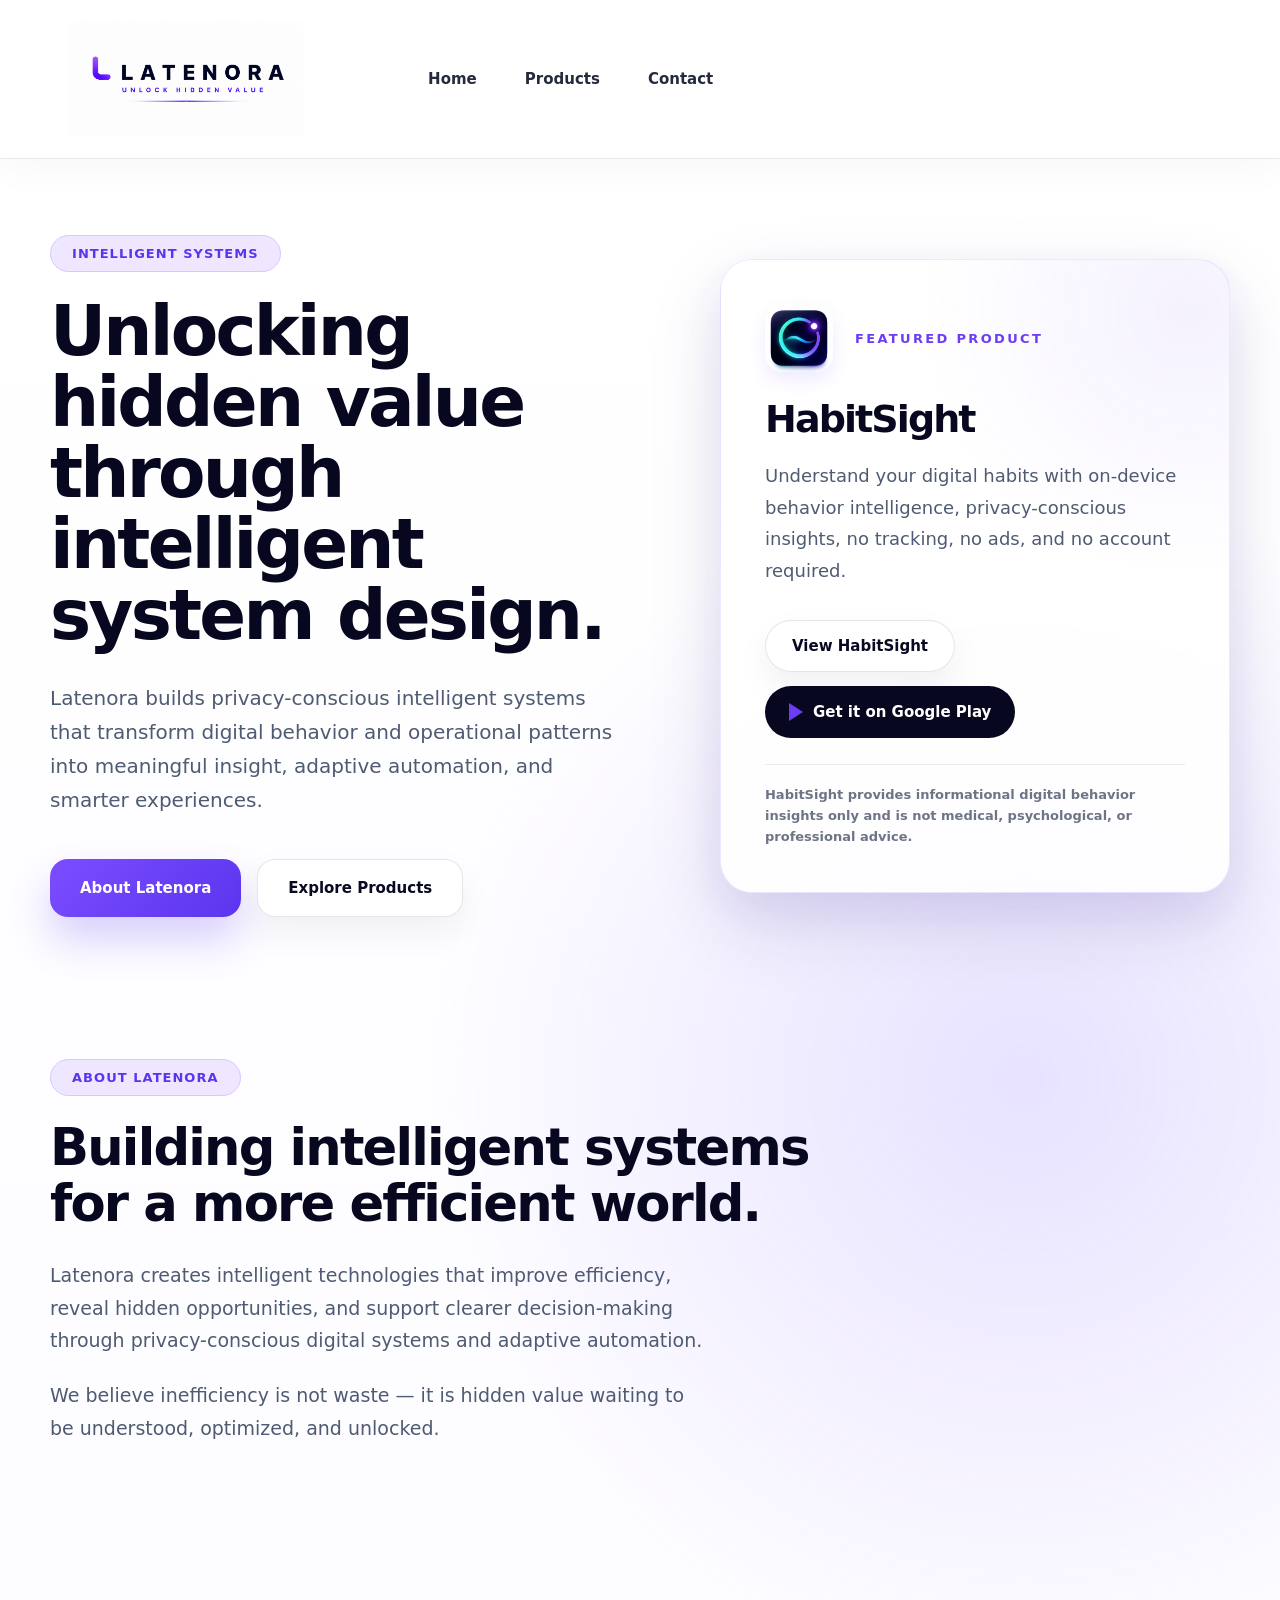
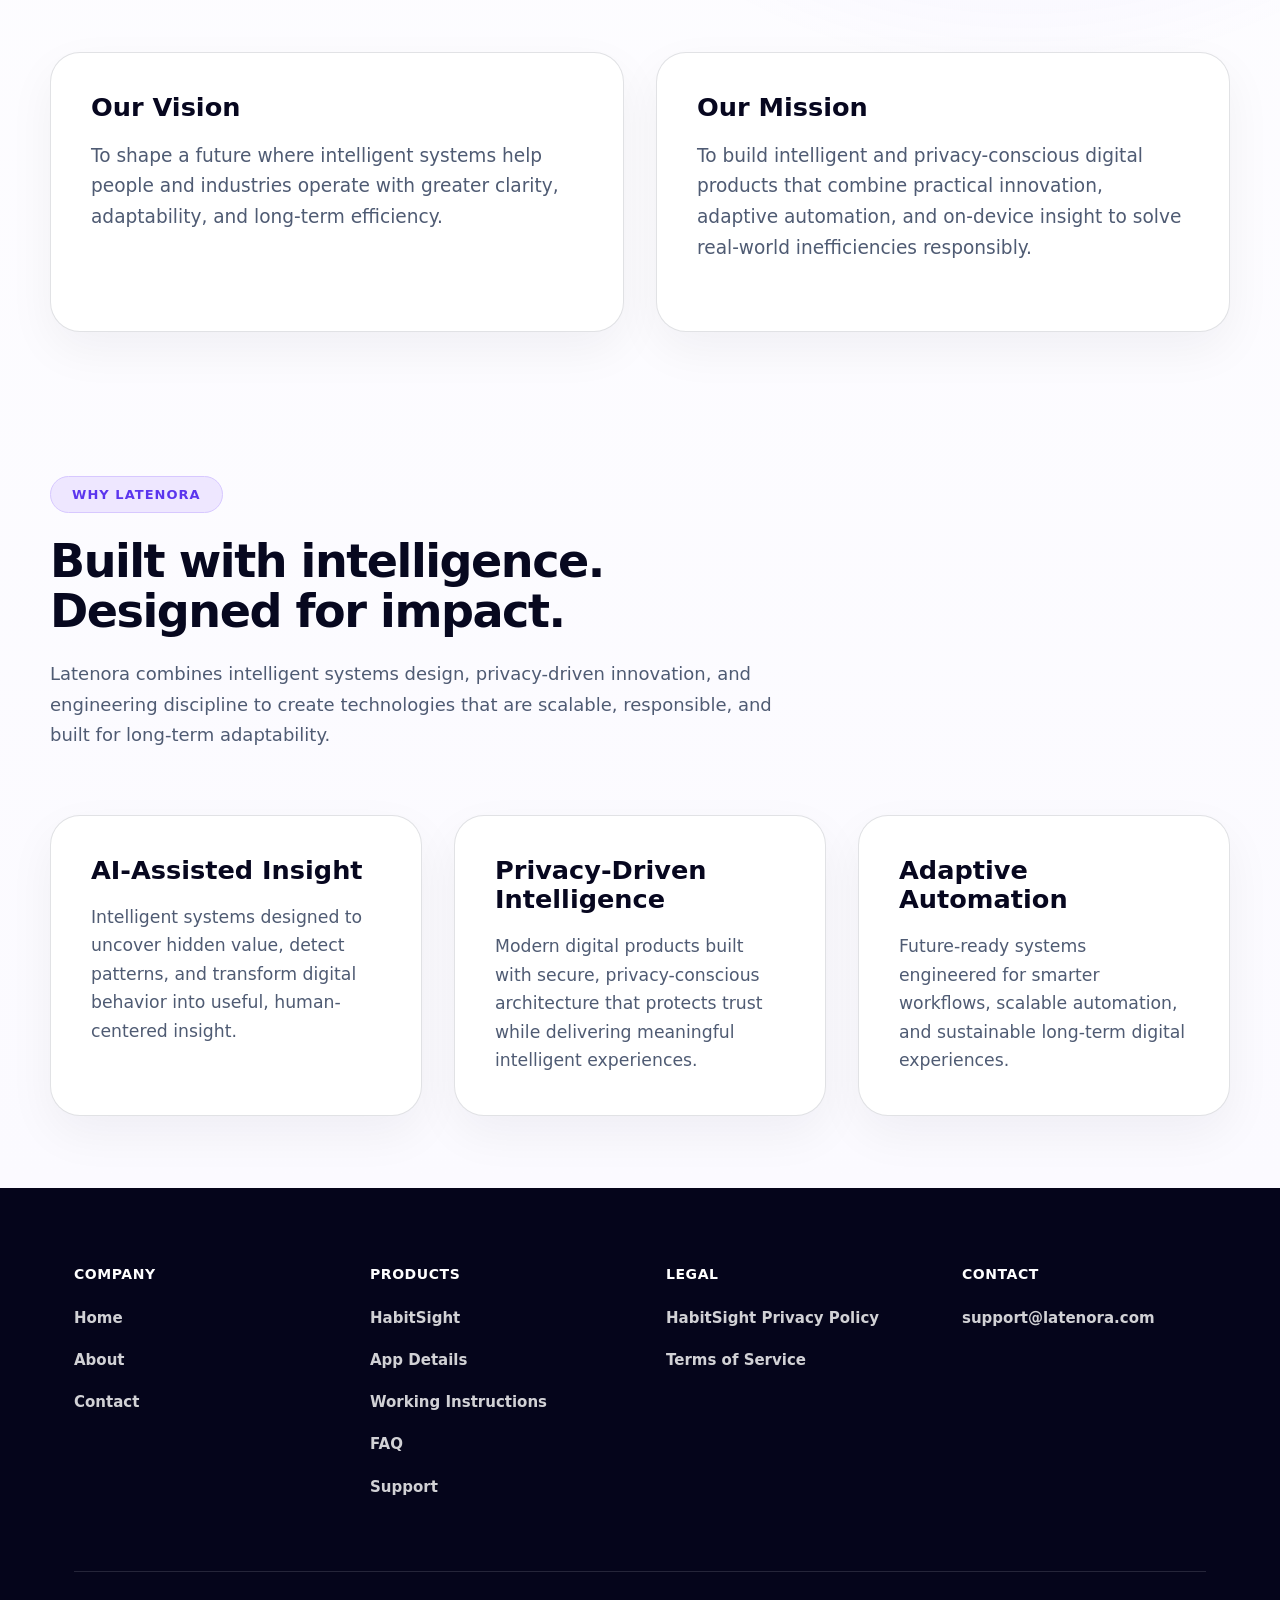
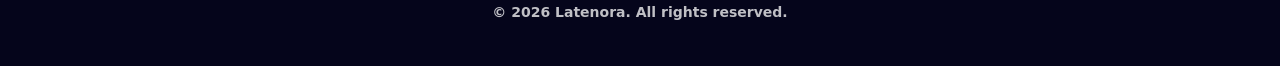
==== commit 7d044a28: "Update HabitSight app details and homepage UI polish" ====
--- a/index.html
+++ b/index.html
@@ -55,22 +55,29 @@
     }
 
     .hero::after {
-      content: "";
-      position: absolute;
-      right: -160px;
-      top: 190px;
-      width: 560px;
-      height: 210px;
-      background: linear-gradient(135deg, rgba(137, 95, 255, 0.22), rgba(137, 95, 255, 0.08));
-      border-radius: 60% 40% 55% 45%;
-      transform: rotate(-12deg);
-      z-index: 0;
+      content: none;
     }
 
     .hero-copy,
     .hero-card {
       position: relative;
       z-index: 1;
+    }
+
+    .hero-card {
+      padding: 0;
+      border: 0;
+      border-radius: 0;
+      background: transparent;
+      box-shadow: none;
+      backdrop-filter: none;
+      -webkit-backdrop-filter: none;
+      transition: none;
+    }
+
+    .hero-card:hover {
+      transform: none;
+      box-shadow: none;
     }
 
     .eyebrow {
@@ -161,7 +168,9 @@
         radial-gradient(circle at 92% 8%, rgba(126, 86, 255, 0.08), transparent 36%),
         rgba(255,255,255,0.88);
       border: 1px solid rgba(120, 93, 255, 0.14);
-      box-shadow: 0 28px 72px rgba(40, 35, 85, 0.11);
+      box-shadow:
+        0 30px 74px rgba(40, 35, 85, 0.13),
+        0 18px 48px rgba(111, 66, 255, 0.08);
       backdrop-filter: blur(18px);
     }
 
@@ -504,7 +513,7 @@
 
 <body>
   <header class="navbar">
-    <a href="index.html" class="brand" aria-label="Latenora home">
+    <a class="brand home-active" aria-label="Latenora home" aria-current="page">
       <img
         src="assets/images/global/latenora-footer-navbar.png"
         alt="Latenora"
--- a/assets/css/layout.css
+++ b/assets/css/layout.css
@@ -43,6 +43,8 @@
   gap: 0.95rem;
   text-decoration: none;
   flex: 0 0 auto;
+  pointer-events: none;
+  cursor: default;
 }
 
 .navbar .brand {
--- a/assets/css/pages.css
+++ b/assets/css/pages.css
@@ -513,6 +513,326 @@
   font-size: 1rem;
   line-height: 1.72;
   margin: 0;
+}
+
+/* HabitSight App Details */
+.app-details-hero {
+  padding: clamp(4.4rem, 8vw, 7rem) 0 clamp(3.25rem, 6vw, 5rem);
+  background:
+    linear-gradient(135deg, rgba(255, 255, 255, 0.96), rgba(244, 240, 255, 0.84) 52%, rgba(255, 255, 255, 0.92));
+  border-bottom: 1px solid rgba(111, 66, 255, 0.10);
+}
+
+.app-details-hero-grid {
+  display: grid;
+  grid-template-columns: minmax(0, 1.15fr) minmax(320px, 0.85fr);
+  gap: clamp(2rem, 5vw, 4.5rem);
+  align-items: center;
+}
+
+.app-details-hero-copy {
+  max-width: 760px;
+}
+
+.app-details-hero-single {
+  grid-template-columns: 1fr;
+}
+
+.app-details-kicker {
+  display: inline-flex;
+  align-items: center;
+  gap: 0.75rem;
+  margin-bottom: 1.35rem;
+  padding: 0.5rem 0.85rem;
+  border: 1px solid rgba(111, 66, 255, 0.14);
+  border-radius: 999px;
+  background: rgba(255, 255, 255, 0.78);
+  color: var(--primary-dark);
+  font-size: 0.86rem;
+  font-weight: 900;
+  box-shadow: 0 14px 34px rgba(24, 18, 61, 0.06);
+}
+
+.app-details-kicker img {
+  width: 28px;
+  height: 28px;
+  border-radius: 8px;
+}
+
+.app-details-hero h1 {
+  max-width: 780px;
+  margin-bottom: 1.35rem;
+  color: var(--text);
+  font-size: clamp(3.35rem, 6vw, 6rem);
+  line-height: 1.04;
+  letter-spacing: 0;
+}
+
+.app-details-hero p {
+  max-width: 650px;
+  color: #3f465c;
+  font-size: clamp(1.08rem, 1.6vw, 1.35rem);
+  line-height: 1.72;
+  font-weight: 560;
+}
+
+.app-details-section {
+  padding-top: clamp(3.75rem, 7vw, 5.75rem);
+}
+
+.insight-explainer-grid,
+.insight-label-card-grid {
+  display: grid;
+  grid-template-columns: repeat(2, minmax(0, 1fr));
+  gap: clamp(1rem, 2vw, 1.35rem);
+}
+
+.app-details-card-grid {
+  display: grid;
+  grid-template-columns: repeat(3, minmax(0, 1fr));
+  gap: clamp(1rem, 2vw, 1.35rem);
+}
+
+.app-detail-card,
+.insight-explainer-card,
+.insight-label-card,
+.insight-disclaimer {
+  border: 1px solid rgba(111, 66, 255, 0.13);
+  border-radius: 30px;
+  background:
+    linear-gradient(180deg, rgba(255, 255, 255, 0.94), rgba(248, 245, 255, 0.78));
+  box-shadow:
+    0 20px 58px rgba(24, 18, 61, 0.075),
+    inset 0 1px 0 rgba(255, 255, 255, 0.84);
+  backdrop-filter: blur(18px);
+  -webkit-backdrop-filter: blur(18px);
+}
+
+.app-detail-card,
+.insight-explainer-card,
+.insight-label-card {
+  padding: clamp(1.45rem, 3vw, 2.15rem);
+  transition: transform 220ms ease, box-shadow 220ms ease, border-color 220ms ease;
+}
+
+.app-detail-card:hover,
+.insight-explainer-card:hover,
+.insight-label-card:hover {
+  transform: translateY(-3px);
+  border-color: rgba(111, 66, 255, 0.22);
+  box-shadow:
+    0 26px 68px rgba(24, 18, 61, 0.10),
+    inset 0 1px 0 rgba(255, 255, 255, 0.88);
+}
+
+.app-detail-icon {
+  display: inline-flex;
+  align-items: center;
+  justify-content: center;
+  width: 46px;
+  height: 46px;
+  margin-bottom: 1.25rem;
+  border-radius: 16px;
+  background: rgba(111, 66, 255, 0.11);
+  color: var(--primary-dark);
+  font-size: 0.78rem;
+  font-weight: 900;
+}
+
+.app-detail-card h2,
+.insight-explainer-card h3,
+.insight-label-card h3 {
+  margin: 0 0 0.85rem;
+  color: var(--text);
+  font-size: clamp(1.25rem, 2.1vw, 1.65rem);
+  line-height: 1.15;
+  letter-spacing: 0;
+}
+
+.app-detail-card p,
+.insight-explainer-card p {
+  margin: 0;
+  color: var(--muted);
+  font-size: 1rem;
+  line-height: 1.72;
+  font-weight: 520;
+}
+
+.user-insights-section {
+  padding-top: clamp(2.75rem, 6vw, 4.5rem);
+}
+
+.app-insights-section {
+  position: relative;
+}
+
+.app-section-head {
+  max-width: 760px;
+  margin-bottom: clamp(2rem, 4vw, 3.25rem);
+}
+
+.app-section-head span {
+  display: inline-flex;
+  margin-bottom: 0.8rem;
+  color: var(--primary-dark);
+  font-size: 0.78rem;
+  font-weight: 900;
+  letter-spacing: 0.08em;
+  text-transform: uppercase;
+}
+
+.app-section-head h2 {
+  margin: 0 0 1rem;
+  color: var(--text);
+  font-size: clamp(2.35rem, 4.6vw, 4rem);
+  line-height: 1.08;
+  letter-spacing: 0;
+}
+
+.app-section-head p {
+  max-width: 680px;
+  margin: 0;
+  color: var(--muted);
+  font-size: clamp(1.04rem, 1.45vw, 1.18rem);
+  line-height: 1.75;
+  font-weight: 550;
+}
+
+.app-section-head-compact {
+  margin-top: clamp(2.75rem, 5vw, 4rem);
+  margin-bottom: 1.25rem;
+}
+
+.app-section-head-compact h2 {
+  font-size: clamp(1.95rem, 3.4vw, 2.8rem);
+}
+
+.insight-explainer-wide {
+  grid-column: 1 / -1;
+}
+
+.insight-card-head {
+  display: flex;
+  align-items: center;
+  gap: 0.75rem;
+  margin-bottom: 1rem;
+}
+
+.insight-card-head h3 {
+  margin-bottom: 0;
+}
+
+.insight-card-marker {
+  width: 0.85rem;
+  height: 0.85rem;
+  border-radius: 999px;
+  background: var(--primary);
+  box-shadow: 0 0 0 6px rgba(111, 66, 255, 0.10);
+  flex: 0 0 auto;
+}
+
+.app-category-pills {
+  display: grid;
+  grid-template-columns: repeat(5, minmax(0, 1fr));
+  gap: 0.8rem;
+}
+
+.app-category-pill {
+  min-height: 126px;
+  padding: 1rem;
+  border: 1px solid rgba(111, 66, 255, 0.12);
+  border-radius: 20px;
+  background: rgba(255, 255, 255, 0.74);
+}
+
+.app-category-pill strong,
+.app-category-pill span {
+  display: block;
+}
+
+.app-category-pill strong {
+  margin-bottom: 0.45rem;
+  color: var(--text);
+  font-size: 0.98rem;
+  line-height: 1.25;
+}
+
+.app-category-pill span {
+  color: var(--muted);
+  font-size: 0.9rem;
+  line-height: 1.55;
+}
+
+.insight-label-card ul {
+  display: grid;
+  gap: 0.75rem;
+  margin: 0;
+  padding: 0;
+  list-style: none;
+}
+
+.insight-label-card li {
+  position: relative;
+  padding-left: 1.45rem;
+  color: var(--muted);
+  line-height: 1.6;
+  font-weight: 560;
+}
+
+.insight-label-card li::before {
+  content: "";
+  position: absolute;
+  left: 0;
+  top: 0.58em;
+  width: 0.45rem;
+  height: 0.45rem;
+  border-radius: 999px;
+  background: var(--primary);
+  box-shadow: 0 0 0 4px rgba(111, 66, 255, 0.10);
+}
+
+.insight-label-card {
+  background:
+    linear-gradient(145deg, rgba(255, 255, 255, 0.96), rgba(244, 240, 255, 0.80));
+}
+
+.insight-label-card h3 {
+  padding-bottom: 1rem;
+  margin-bottom: 1rem;
+  border-bottom: 1px solid rgba(111, 66, 255, 0.12);
+}
+
+.insight-disclaimer {
+  margin-top: clamp(1.25rem, 2.4vw, 1.75rem);
+  padding: clamp(1.25rem, 2.5vw, 1.75rem);
+}
+
+.insight-disclaimer p {
+  max-width: 960px;
+  margin: 0;
+  color: var(--muted);
+  font-size: 0.96rem;
+  line-height: 1.72;
+  font-weight: 560;
+}
+
+@media (max-width: 980px) {
+  .app-details-hero-grid,
+  .app-category-pills {
+    grid-template-columns: 1fr;
+  }
+}
+
+@media (max-width: 760px) {
+  .app-details-card-grid,
+  .insight-explainer-grid,
+  .insight-label-card-grid {
+    grid-template-columns: 1fr;
+  }
+
+  .insight-explainer-wide {
+    grid-column: auto;
+  }
 }
 
 .faq-list {
@@ -1273,6 +1593,30 @@
     word-spacing: normal;
   }
 
+  .app-details-hero {
+    padding-top: 3.5rem;
+    padding-bottom: 3.35rem;
+  }
+
+  .app-details-hero h1 {
+    font-size: clamp(2.85rem, 12vw, 4.1rem);
+  }
+
+  .app-detail-card,
+  .insight-explainer-card,
+  .insight-label-card,
+  .insight-disclaimer {
+    border-radius: 24px;
+  }
+
+  .app-category-pill {
+    border-radius: 18px;
+  }
+
+  .app-category-pill {
+    min-height: auto;
+  }
+
   .hero {
     min-height: auto;
     padding-top: 4rem;
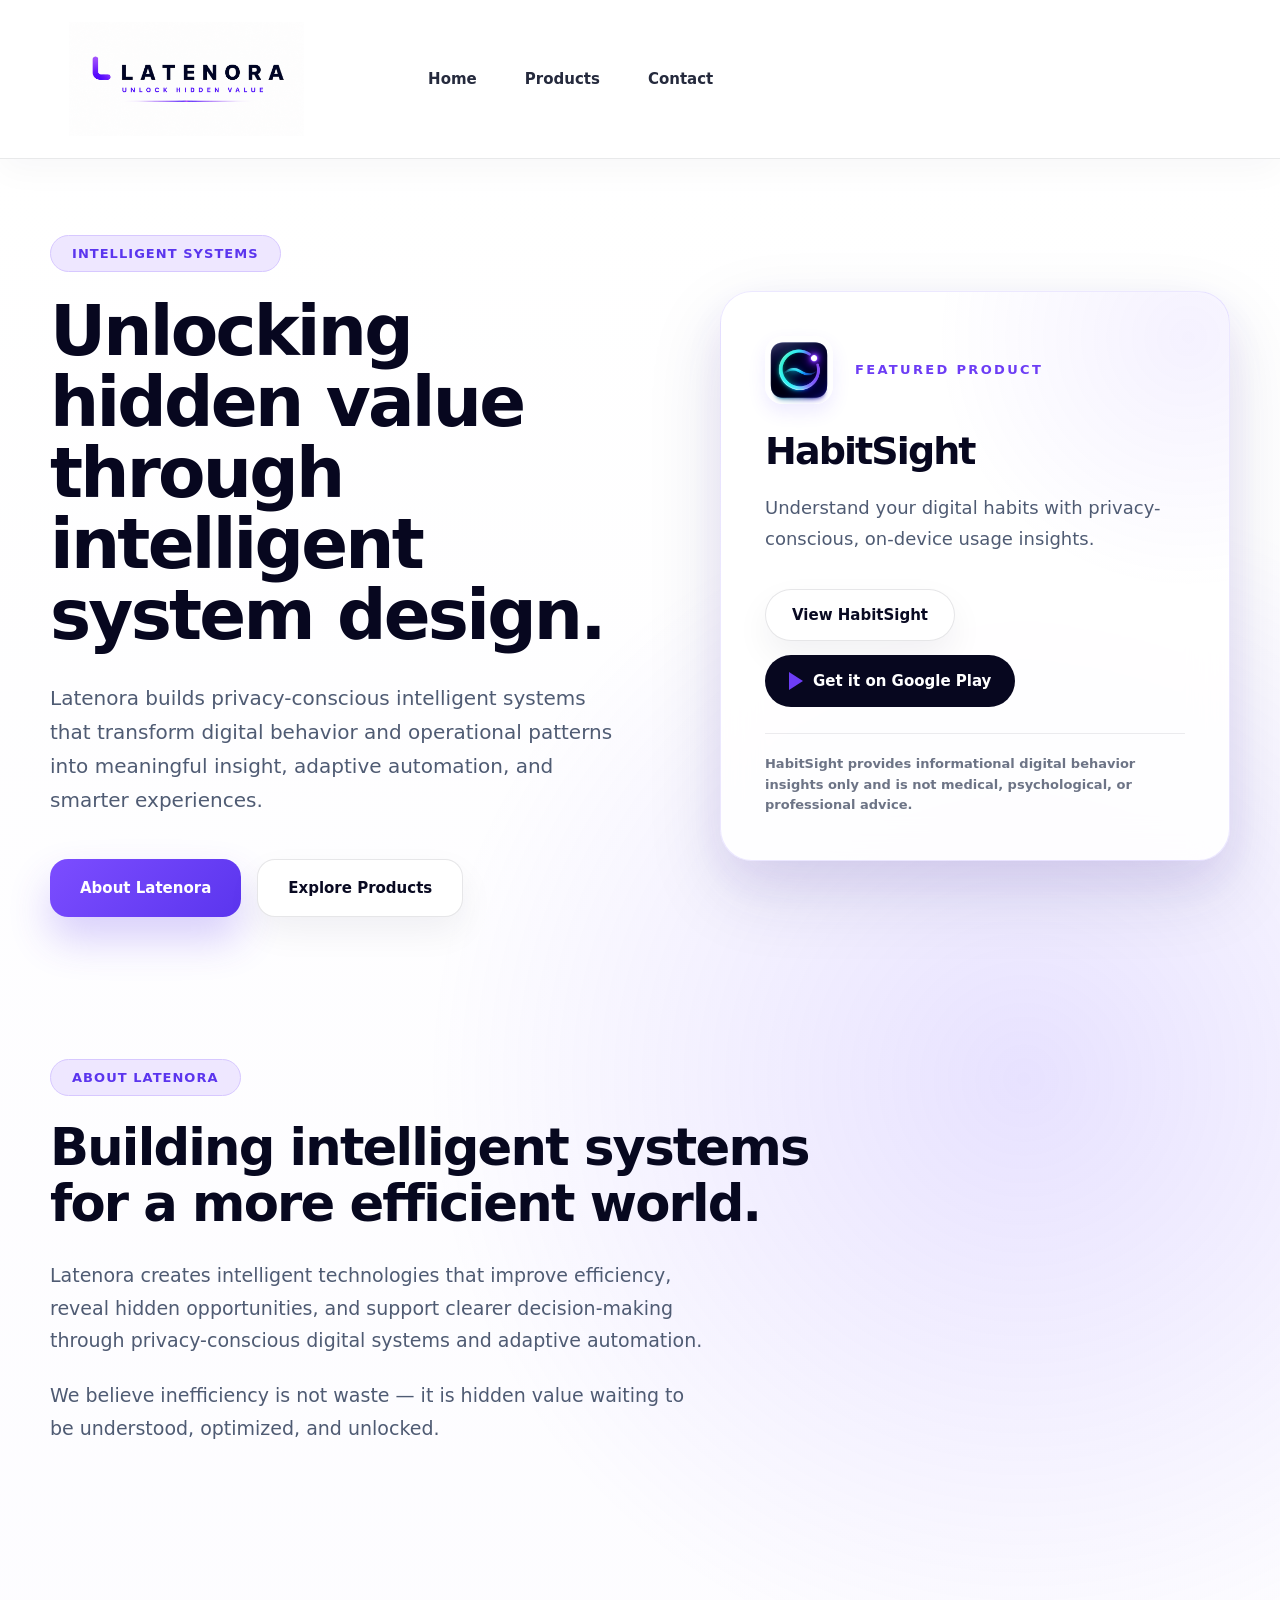
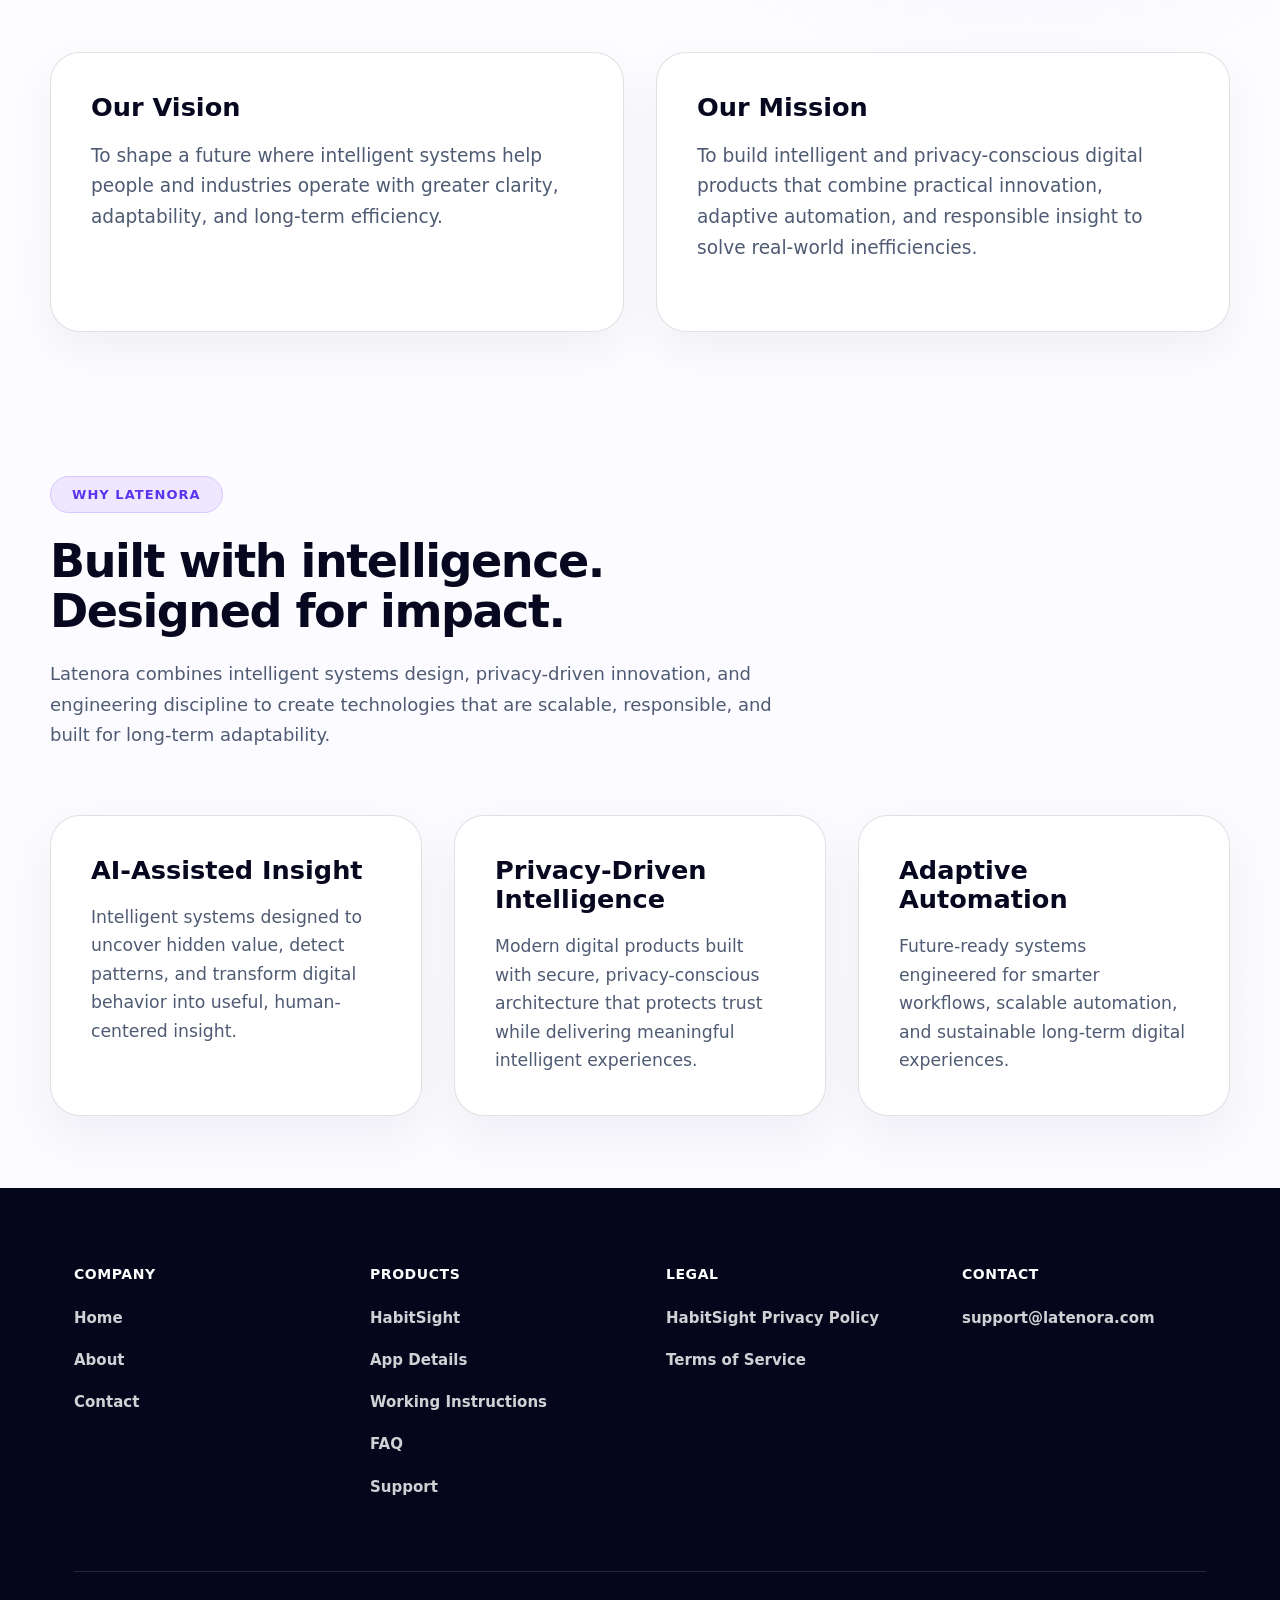
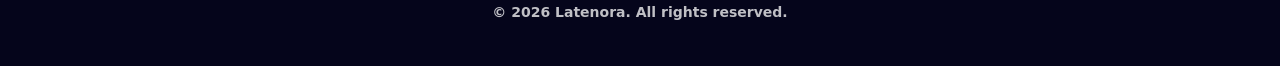
==== commit b79f2705: "duplicates webpage cleanup update" ====
--- a/index.html
+++ b/index.html
@@ -513,7 +513,7 @@
 
 <body>
   <header class="navbar">
-    <a class="brand home-active" aria-label="Latenora home" aria-current="page">
+    <a href="/" class="brand home-active" aria-label="Latenora home" aria-current="page">
       <img
         src="assets/images/global/latenora-footer-navbar.png"
         alt="Latenora"
@@ -522,7 +522,7 @@
     </a>
 
     <nav class="nav-links" aria-label="Main navigation">
-      <a href="index.html">Home</a>
+      <a href="/">Home</a>
       <a href="products.html">Products</a>
       <a href="contact.html">Contact</a>
     </nav>
@@ -538,7 +538,7 @@
         </p>
 
         <div class="actions">
-          <a href="index.html#about-latenora" class="btn-primary">About Latenora</a>
+          <a href="/#about-latenora" class="btn-primary">About Latenora</a>
           <a href="products.html" class="btn-secondary">Explore Products</a>
         </div>
       </div>
@@ -554,7 +554,7 @@
 
           <h2 class="featured-title">HabitSight</h2>
           <p class="featured-copy">
-            Understand your digital habits with on-device behavior intelligence, privacy-conscious insights, no tracking, no ads, and no account required.
+            Understand your digital habits with privacy-conscious, on-device usage insights.
           </p>
 
           <div class="featured-product-actions">
@@ -597,7 +597,7 @@
         <article class="vision-mission-card">
           <h3>Our Mission</h3>
           <p>
-            To build intelligent and privacy-conscious digital products that combine practical innovation, adaptive automation, and on-device insight to solve real-world inefficiencies responsibly.
+            To build intelligent and privacy-conscious digital products that combine practical innovation, adaptive automation, and responsible insight to solve real-world inefficiencies.
           </p>
         </article>
       </div>
@@ -637,8 +637,8 @@
       <div class="footer-grid">
         <div>
           <h4>Company</h4>
-          <a href="index.html">Home</a>
-          <a href="index.html#about-latenora">About</a>
+          <a href="/">Home</a>
+          <a href="/#about-latenora">About</a>
           <a href="contact.html">Contact</a>
         </div>
 
--- a/assets/css/layout.css
+++ b/assets/css/layout.css
@@ -43,8 +43,6 @@
   gap: 0.95rem;
   text-decoration: none;
   flex: 0 0 auto;
-  pointer-events: none;
-  cursor: default;
 }
 
 .navbar .brand {
